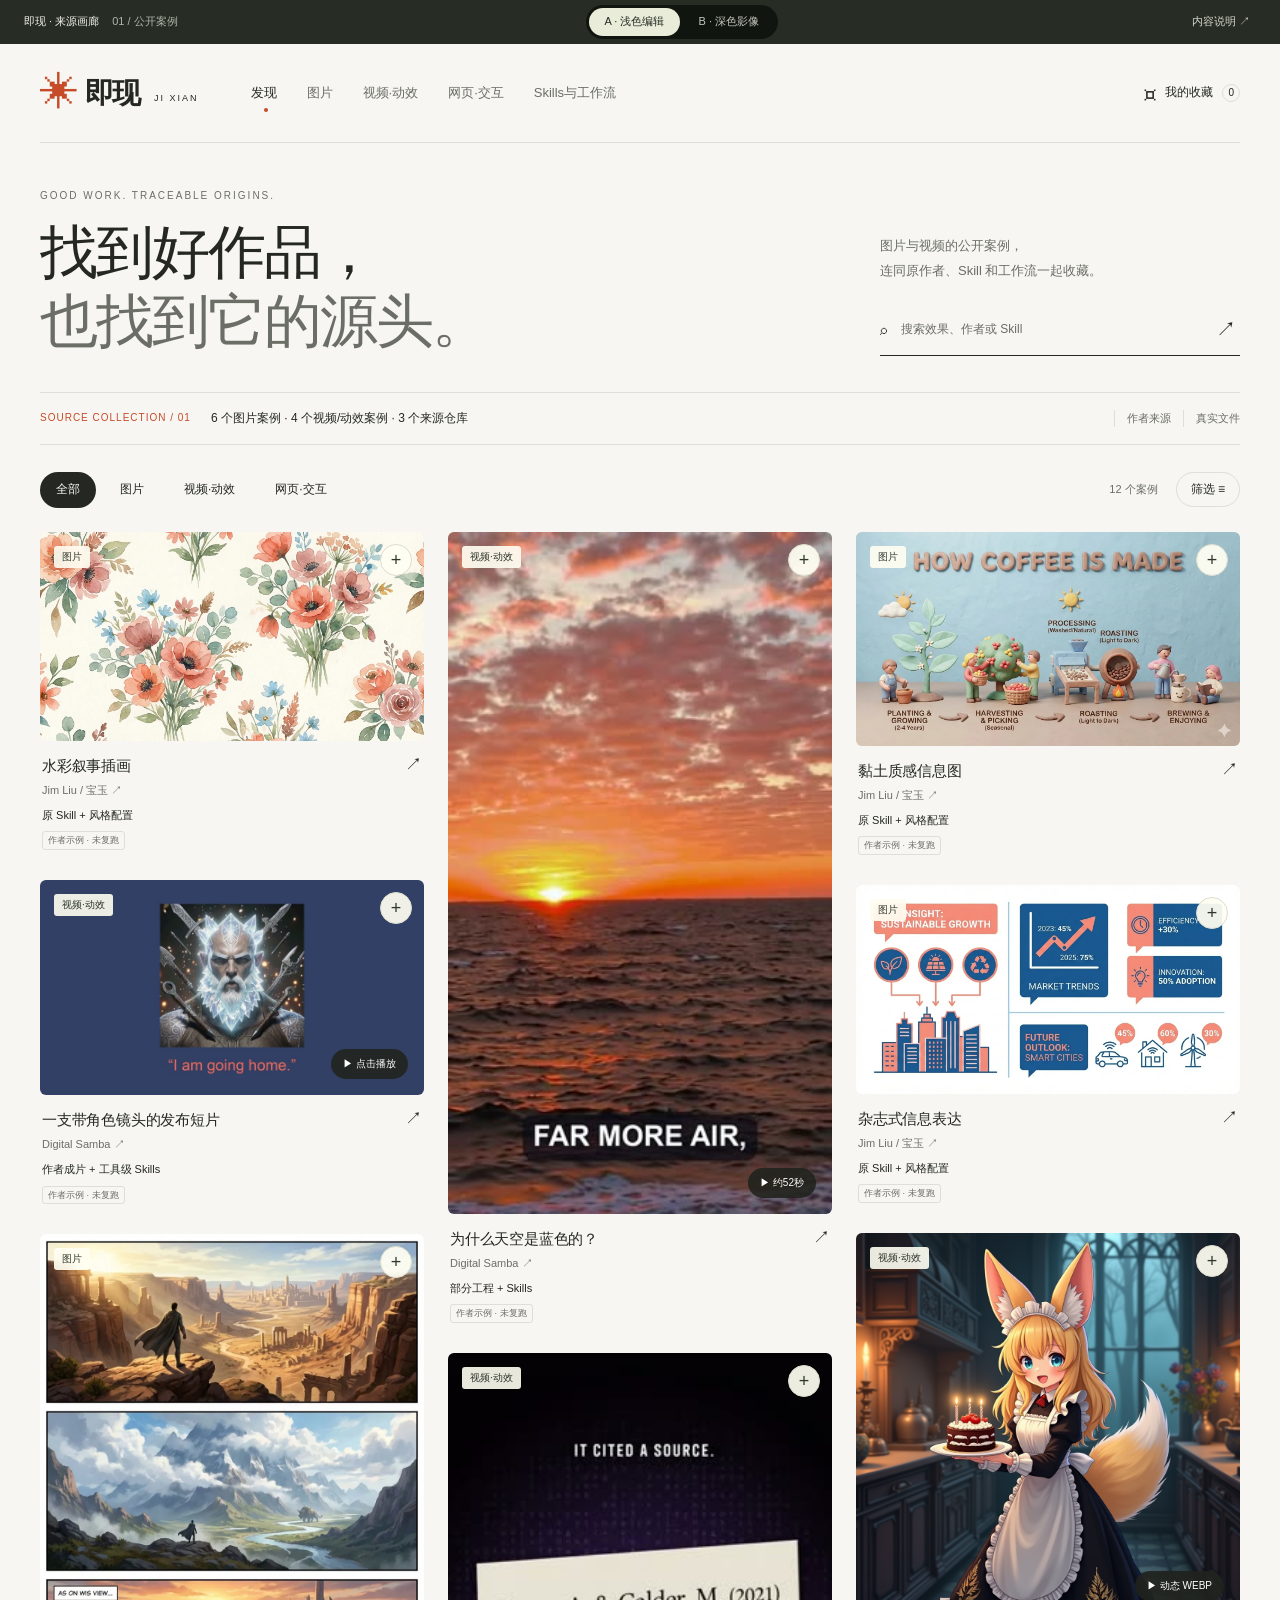
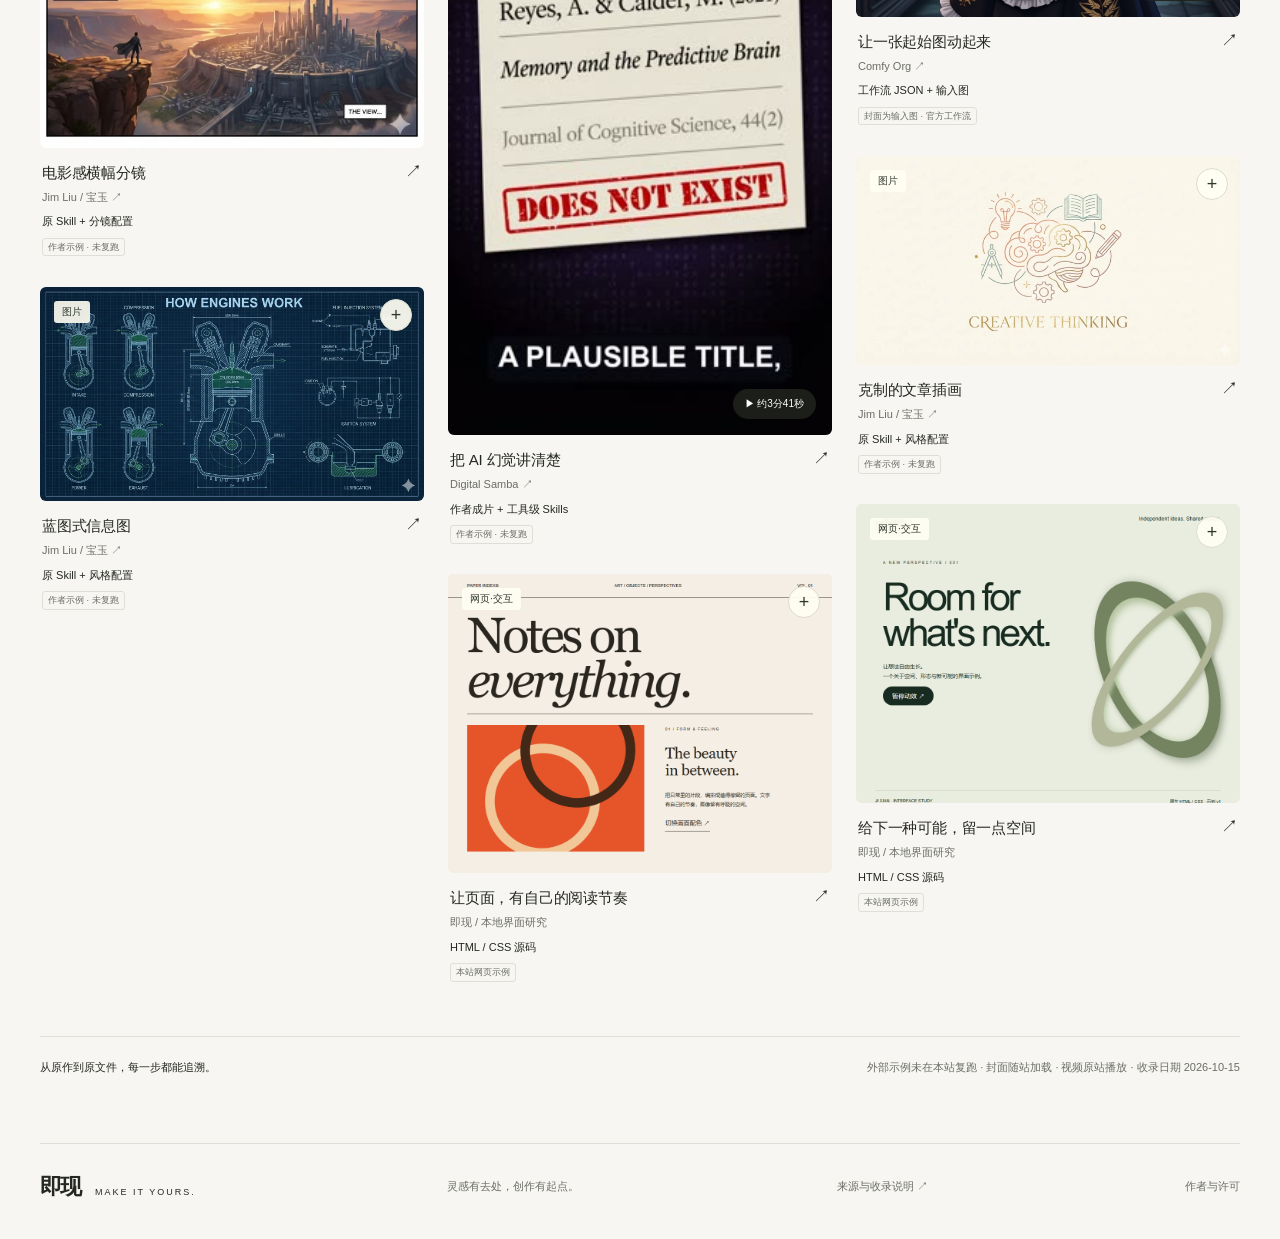
==== index.html @ e95d33a5 "Publish Jixian gallery baseline" ====
<!doctype html>
<html lang="zh-CN" data-theme="light"><head><meta charset="UTF-8"><meta name="viewport" content="width=device-width,initial-scale=1"><meta name="description" content="即现 · 图片、视频与网页交互的创作画廊，发现作品与可追溯的制作资料"><title>即现 · 创作从这里发生</title><link rel="stylesheet" href="styles.css"><link rel="stylesheet" href="source-gallery.css"><link rel="icon" href="data:,"></head>
<body><a class="skip" href="#main">跳转到内容</a>
<div class="review-bar"><span>即现 · 来源画廊 <span class="edition">01 / 公开案例</span></span><div class="theme-choices" aria-label="切换视觉方案"><button data-theme-choice="light" aria-pressed="true">A · 浅色编辑</button><button data-theme-choice="dark" aria-pressed="false">B · 深色影像</button></div><button class="review-help" id="about-demo">内容说明 ↗</button></div>
<header class="header"><a class="brand" href="#discover"><span class="brand-symbol" aria-hidden="true">✳</span>即现<span class="brand-en">JI XIAN</span></a><nav id="nav" aria-label="主要导航"></nav><a class="saved-link" href="#saved"><span aria-hidden="true">⌑</span> 我的收藏 <span id="save-count">0</span></a></header>
<main id="main" tabindex="-1"></main>
<footer class="site-footer"><a class="brand" href="#discover">即现<span class="brand-en">MAKE IT YOURS.</span></a><span>灵感有去处，创作有起点。</span><button id="footer-about">来源与收录说明 ↗</button><a href="credits.html">作者与许可</a></footer>
<dialog id="info-dialog"><div class="dialog-head"><h2>这批案例从哪里来</h2><button data-close-dialog aria-label="关闭说明">×</button></div><p>本轮收录6个图片样张、3段MP4视频和1个图生视频工作流，来自Jim Liu / 宝玉、Digital Samba、Comfy Org三个公开仓库。另保留2项本站网页示例。</p><p>每条外部案例提供作者、来源、对应Skill或工作流，以及实际文件和缺失项。仓库预览图随本站加载，视频成片从作者原站播放；作者展示不等于本站复跑或保证同款。</p><p>可以筛选、播放、收藏、备注和导出来源清单。当前没有安装外部Skill或调用生成模型；没有采集私人内容。</p><button class="primary" data-close-dialog>开始浏览</button></dialog>
<dialog id="filter-dialog"><div class="dialog-head"><h2>找到适合你的做法</h2><button data-close-dialog aria-label="关闭筛选">×</button></div><form id="filter-form"><label>使用工具<select name="tool"><option value="all">不限工具</option><option value="agent">Agent / Skills</option><option value="comfy">ComfyUI</option><option value="browser">浏览器 / HTML CSS</option><option value="reference">旧布局参考</option></select></label><label>取用状态<select name="access"><option value="all">全部内容</option><option value="skill">有原 Skill</option><option value="project">有项目文件</option><option value="workflow">有工作流 JSON</option><option value="code">有网页代码</option><option value="reference">仅参考</option></select></label><p class="muted">按已找到的原始文件筛选；有文件不代表已成功复刻。</p><div class="form-actions"><button type="button" id="clear-advanced">重置</button><button type="submit" class="primary">应用筛选</button></div></form></dialog>
<div class="toast" id="toast" role="status" aria-live="polite"></div>
<script src="data.js"></script><script src="app.js"></script></body></html>
---- styles.css ----
:root{--bg:#f7f6f2;--surface:#fff;--text:#252822;--muted:#6b6e66;--line:#dedfd7;--soft:#eeefe7;--accent:#c64b28;--on-accent:#fff;--display:Georgia,"SimSun",serif;--radius:6px;--max:1330px}
:root[data-theme=dark]{--bg:#151716;--surface:#202320;--text:#eff0e6;--muted:#a8aca2;--line:#383d36;--soft:#292e28;--accent:#d5ef8b;--on-accent:#1b2716;--display:Arial,"Microsoft YaHei",sans-serif;--radius:12px}
*{box-sizing:border-box}body{margin:0;background:var(--bg);color:var(--text);font:14px/1.6 Arial,"Microsoft YaHei",sans-serif}a{color:inherit;text-decoration:none}button,input,select,textarea{font:inherit}button,a,input,textarea,select{-webkit-tap-highlight-color:transparent}button{cursor:pointer;color:inherit;background:none;border:0}button:disabled{cursor:not-allowed;opacity:.58}a:focus-visible,button:focus-visible,input:focus-visible,textarea:focus-visible,select:focus-visible,summary:focus-visible{outline:3px solid var(--accent);outline-offset:4px}button,a{touch-action:manipulation}.skip{position:fixed;left:12px;top:-80px;z-index:99;background:var(--text);color:var(--bg);padding:12px}.skip:focus{top:12px}.review-bar{background:#272d25;color:#f0f1e9;min-height:42px;display:flex;align-items:center;justify-content:space-between;padding:5px max(24px,calc((100vw - var(--max))/2));gap:12px;font-size:11px}.edition{color:#aeb4a9;margin-left:10px}.theme-choices{display:flex;gap:2px;background:#10150f;padding:3px;border-radius:30px}.theme-choices button{font-size:11px;padding:4px 16px;border-radius:20px;color:#c2c6bd;min-height:28px}.theme-choices button[aria-pressed=true]{background:#e8ecd9;color:#272d25}.review-help{color:#d5d8cc;font-size:11px}.header{max-width:var(--max);margin:auto;min-height:99px;display:flex;align-items:center;border-bottom:1px solid var(--line);gap:52px}.brand{font-size:29px;font-weight:700;letter-spacing:-2px;white-space:nowrap;display:inline-flex;align-items:center;gap:8px}.brand-symbol{color:var(--accent);font-size:39px;font-weight:400;line-height:1}.brand-en{font:9px Arial,sans-serif;letter-spacing:2px;margin:10px 0 0 7px}.header nav{display:flex;align-items:center;gap:30px;flex:1}.header nav a{position:relative;padding:12px 0;font-size:13px;color:var(--muted);white-space:nowrap}.header nav a.active{color:var(--text)}.header nav a.active:after{content:"";width:4px;height:4px;border-radius:50%;background:var(--accent);position:absolute;left:50%;bottom:3px}.saved-link{display:flex;gap:9px;align-items:center;font-size:12px}.saved-link>span:first-child{font-size:25px}#save-count{font-size:10px;border:1px solid var(--line);padding:0 5px;border-radius:9px}main{max-width:var(--max);margin:auto;min-height:60vh;outline:none}.hero{display:grid;grid-template-columns:1fr 360px;align-items:end;gap:50px;padding:47px 0 36px}.eyebrow{font:10px Arial,sans-serif;letter-spacing:2px;color:var(--muted);text-transform:uppercase}.hero h1{font-family:var(--display);font-size:clamp(38px,4.5vw,65px);font-weight:400;line-height:1.2;letter-spacing:-2px;margin:17px 0 0}.hero h1 .line-two{color:var(--muted)}.hero-aside p{font-size:13px;color:var(--muted);line-height:1.9;max-width:320px;margin:0 0 20px}.search{display:flex;border-bottom:1px solid var(--text);align-items:center;padding:10px 0;gap:12px}.search input{border:0;background:none;min-width:0;flex:1;color:var(--text);outline:none;font-size:12px}.search input::placeholder{color:var(--muted)}.search button{font-size:20px;padding:0 4px}.search:focus-within{border-color:var(--accent)}.collection-ribbon{border-top:1px solid var(--line);border-bottom:1px solid var(--line);display:flex;align-items:center;gap:20px;padding:15px 0;margin-bottom:27px;font-size:12px}.ribbon-index{color:var(--accent);letter-spacing:1px;font-size:10px}.collection-ribbon strong{font-weight:400}.ribbon-tags{display:flex;gap:12px;margin-left:auto;color:var(--muted);font-size:11px}.ribbon-tags span{padding-left:12px;border-left:1px solid var(--line)}.toolbar{display:flex;align-items:center;justify-content:space-between;gap:18px;margin:0 0 24px}.tabs{display:flex;gap:8px;flex-wrap:wrap}.tabs button{padding:7px 15px;border:1px solid transparent;border-radius:24px;font-size:12px;min-height:36px}.tabs button.active{background:var(--text);color:var(--bg)}.tabs button:not(.active):hover{background:var(--soft)}.toolbar-right{display:flex;gap:18px;align-items:center;white-space:nowrap;color:var(--muted);font-size:11px}.filter-button{border:1px solid var(--line);padding:7px 14px;border-radius:24px;color:var(--text);font-size:12px}.active-filters{display:flex;gap:8px;flex-wrap:wrap;margin-bottom:15px}.active-filters:empty{display:none}.active-filters button{font-size:11px;border:1px solid var(--line);padding:4px 9px;border-radius:20px}.gallery{position:relative;min-height:180px}.case-card{position:absolute;left:0;top:0;transition:opacity .15s;width:calc((100% - 48px)/3)}.cover{display:block;position:relative;overflow:hidden;border-radius:var(--radius);background:var(--soft);isolation:isolate}.cover>img{width:100%;height:100%;display:block;object-fit:cover;transition:transform .45s}.cover:hover>img{transform:scale(1.025)}.cover>img.broken{visibility:hidden}.cover-fallback{position:absolute;inset:0;display:grid;place-content:center;text-align:center;color:var(--muted);background:var(--soft);z-index:-1}.cover:has(.broken) .cover-fallback{z-index:0}.card-type{position:absolute;left:14px;top:14px;background:#fffef2e8;color:#30382e;font-size:10px;padding:3px 8px;border-radius:3px;backdrop-filter:blur(6px)}.card-save{position:absolute;right:12px;top:12px;background:#fffef2ed;color:#30382e;border:1px solid #ddddce;width:32px;height:32px;border-radius:50%;font-size:18px;z-index:3}.card-save[aria-pressed=true]{background:#30382e;color:#fffef2}.video-play{position:absolute;right:16px;bottom:16px;display:flex;align-items:center;gap:8px;color:white;background:#20231de0;padding:7px 12px;border-radius:25px;font-size:10px}.card-info{padding:13px 2px 27px}.card-info h2{font-size:15px;letter-spacing:-.2px;font-weight:500;margin:0 35px 4px 0}.card-info p{font-size:11px;color:var(--muted);margin:0;display:flex;justify-content:space-between;gap:6px}.card-arrow{float:right;font-size:17px;margin-top:-3px}.lower-note{border-top:1px solid var(--line);margin-top:24px;padding:22px 0;display:flex;justify-content:space-between;gap:20px;font-size:11px;color:var(--muted)}.lower-note strong{font-weight:400;color:var(--text)}.site-footer{max-width:var(--max);margin:45px auto 0;border-top:1px solid var(--line);padding:25px 0 35px;display:flex;align-items:center;justify-content:space-between;gap:24px;color:var(--muted);font-size:11px}.site-footer .brand{font-size:22px;color:var(--text)}.site-footer button{font-size:11px;color:var(--muted)}.crumb{display:flex;gap:15px;align-items:center;padding:25px 0;color:var(--muted);font-size:12px}.crumb a{color:var(--text)}.detail-grid{display:grid;grid-template-columns:minmax(0,1.65fr) minmax(310px,1fr);gap:55px}.detail-visual{border-radius:var(--radius);overflow:hidden;background:var(--soft);display:grid;align-content:center;min-height:460px}.detail-visual img,.detail-visual video{display:block;width:100%;max-height:660px;object-fit:contain}.detail-visual iframe{width:100%;height:600px;border:0;background:#e9eddf}.detail-visual .preview-stage{position:relative}.preview-open{display:block;padding:12px;text-align:center;font-size:11px;background:var(--surface)}.visual-caption{padding:14px 0;display:flex;justify-content:space-between;gap:15px;color:var(--muted);font-size:10px}.detail-info{padding-top:17px}.detail-info h1{font-family:var(--display);font-size:clamp(30px,3vw,45px);line-height:1.35;letter-spacing:-1px;font-weight:400;margin:15px 0}.detail-info .summary{font-size:13px;color:var(--muted);line-height:1.9}.badge{display:inline-block;border:1px solid var(--line);border-radius:4px;padding:3px 9px;font-size:10px}.specs{margin:25px 0;border-top:1px solid var(--line)}.specs>div{display:grid;grid-template-columns:78px 1fr;padding:12px 0;border-bottom:1px solid var(--line);font-size:12px;gap:15px}.specs dt{color:var(--muted)}.specs dd{margin:0}.primary,.secondary{display:inline-flex;align-items:center;justify-content:center;gap:10px;padding:12px 20px;border-radius:var(--radius);font-size:13px;min-height:44px}.primary{background:var(--text);color:var(--bg)}.primary:hover{opacity:.85}.secondary{border:1px solid var(--line);background:transparent;color:var(--text)}.detail-actions{display:grid;grid-template-columns:1fr auto;gap:10px}.action-note{font-size:11px;color:var(--muted);margin:12px 0}.detail-bottom{display:grid;grid-template-columns:1.65fr 1fr;gap:55px;margin:42px 0}.section-title{font-size:17px;font-weight:500;margin:0 0 20px}.step{display:flex;gap:20px;padding:18px 0;border-top:1px solid var(--line)}.step>span{font:12px Georgia,serif;color:var(--accent);padding-top:3px}.step p{margin:0;font-size:13px;line-height:1.9}.source-box{background:var(--soft);border-radius:var(--radius);padding:24px}.source-box h3{font-size:13px;margin:0 0 12px;font-weight:500}.source-box p{font-size:11px;color:var(--muted);line-height:1.9;overflow-wrap:anywhere}.source-box details{margin-top:18px;font-size:11px}.source-box summary{cursor:pointer}.saved-top{display:flex;justify-content:space-between;gap:35px;align-items:end;padding:45px 0 35px}.saved-top h1{font-family:var(--display);font-size:54px;font-weight:400;letter-spacing:-2px;margin:12px 0}.saved-top p{font-size:12px;color:var(--muted);margin:0}.saved-controls{display:flex;gap:10px;align-items:center}.board-name{font-size:12px;padding:16px 0;border-top:1px solid var(--line);border-bottom:1px solid var(--line);display:flex;justify-content:space-between}.saved-items{display:grid;grid-template-columns:1fr 1fr;gap:25px;padding-top:25px}.saved-item{display:grid;grid-template-columns:140px 1fr;gap:22px;border-bottom:1px solid var(--line);padding-bottom:25px}.saved-item img{width:140px;height:150px;object-fit:cover;border-radius:var(--radius)}.saved-item h2{font-size:14px;font-weight:500;margin:0 0 6px}.saved-item p{font-size:11px;color:var(--muted);margin:0 0 13px}.saved-item textarea{width:100%;background:var(--surface);border:1px solid var(--line);color:var(--text);border-radius:4px;padding:9px;font-size:11px;resize:vertical;min-height:65px}.remove-save{font-size:11px;color:var(--muted);padding:8px 0}.empty-state{border:1px dashed var(--line);border-radius:var(--radius);padding:65px 25px;text-align:center;grid-column:1/-1}.empty-state .empty-symbol{font:65px Georgia,serif;color:var(--muted)}.empty-state h2{font-weight:400;font-size:22px}.empty-state p{font-size:12px;color:var(--muted)}.empty-state button,.empty-state a{margin-top:15px}.methods-intro{max-width:700px;padding:60px 0}.methods-intro h1{font-family:var(--display);font-weight:400;font-size:44px}.method-row{border-top:1px solid var(--line);padding:24px 0;display:grid;grid-template-columns:1fr 2fr auto;gap:25px;font-size:13px}.method-row span{color:var(--muted)}dialog{background:var(--bg);color:var(--text);border:1px solid var(--line);border-radius:14px;padding:30px;max-width:500px;width:calc(100% - 32px);box-shadow:0 30px 100px #0004}dialog::backdrop{background:#12170b66;backdrop-filter:blur(3px)}.dialog-head{display:flex;align-items:center;justify-content:space-between;gap:20px}.dialog-head h2{font-weight:400;font-size:22px}.dialog-head button{font-size:27px;width:35px;height:40px}dialog p{font-size:13px;line-height:1.9;color:var(--muted)}dialog label{display:grid;gap:10px;font-size:12px;margin:20px 0}dialog select{background:var(--surface);border:1px solid var(--line);padding:10px;color:var(--text);border-radius:5px;width:100%}.form-actions{display:flex;justify-content:space-between;align-items:center;margin-top:30px}.toast{position:fixed;bottom:24px;left:50%;transform:translate(-50%,20px);background:var(--text);color:var(--bg);padding:11px 22px;box-shadow:0 4px 20px #0002;font-size:12px;border-radius:30px;opacity:0;pointer-events:none;z-index:20;transition:.2s;max-width:90vw;text-align:center}.toast.show{opacity:1;transform:translate(-50%,0)}.video-error{padding:25px;color:var(--muted);font-size:12px;background:var(--soft)}
@media(min-width:1550px){:root{--max:1390px}}@media(max-width:1420px){.header,main,.site-footer{margin-left:40px;margin-right:40px}}@media(max-width:1000px){.header{gap:24px}.header nav{gap:18px}.brand-en{display:none}.hero{grid-template-columns:1fr 290px;gap:25px}.hero h1{font-size:48px}.detail-grid,.detail-bottom{gap:30px;grid-template-columns:minmax(0,1.2fr) minmax(280px,1fr)}.detail-info h1{font-size:30px}.detail-visual{min-height:380px}.saved-items{grid-template-columns:1fr}.case-card{width:calc((100% - 22px)/2)}}
@media(max-width:680px){.header,main,.site-footer{margin-left:20px;margin-right:20px}.review-bar{padding:8px 16px;flex-wrap:wrap;gap:8px}.review-bar>span{font-size:10px}.edition{display:none}.review-help{display:none}.theme-choices button{padding:4px 10px;font-size:10px}.header{min-height:106px;position:relative;padding-bottom:43px;padding-top:16px;gap:15px;justify-content:space-between}.brand{font-size:25px}.brand-symbol{font-size:31px}.header nav{position:absolute;bottom:2px;left:0;right:0;gap:0;justify-content:space-between}.header nav a{font-size:11px}.saved-link{font-size:11px}.hero{display:block;padding:32px 0 24px}.hero h1{font-size:41px;letter-spacing:-1px}.hero-aside{margin-top:24px}.hero-aside p{font-size:12px;margin-bottom:13px;max-width:none}.collection-ribbon{padding:12px 0;gap:12px;margin-bottom:20px;font-size:11px}.ribbon-tags{display:none}.toolbar{gap:8px;align-items:start;margin-bottom:18px}.tabs{gap:2px;flex-wrap:nowrap}.tabs button{padding:6px 9px;font-size:11px}.toolbar-right>span{display:none}.filter-button{padding:6px 9px;font-size:11px}.case-card{width:calc((100% - 14px)/2)}.card-info{padding:10px 0 20px}.card-info h2{font-size:12px;line-height:1.6;margin-right:10px}.card-info p{font-size:9px;display:block}.card-info p span:last-child{display:none}.card-arrow{display:none}.card-type{left:7px;top:8px;font-size:8px;padding:2px 5px}.card-save{right:6px;top:6px;width:30px;height:30px;font-size:16px}.video-play{font-size:9px;padding:5px 7px;bottom:8px;right:8px;gap:5px}.lower-note{font-size:10px;display:block}.lower-note span{display:block;margin-top:8px}.site-footer{display:block;margin-top:25px;padding-bottom:25px}.site-footer>span{display:block;margin:13px 0}.detail-grid,.detail-bottom{display:block}.crumb{font-size:11px;padding:20px 0;gap:8px}.detail-visual{min-height:0}.detail-visual iframe{height:630px}.detail-info{padding-top:22px}.detail-info h1{font-size:32px}.detail-bottom{margin-top:35px}.source-box{margin-top:25px}.saved-top{display:block;padding:30px 0}.saved-top h1{font-size:41px}.saved-controls{margin-top:20px}.saved-item{grid-template-columns:100px 1fr;gap:16px}.saved-item img{width:100px;height:120px}.saved-item h2{font-size:13px}.method-row{grid-template-columns:1fr;gap:8px}.methods-intro{padding:35px 0}.methods-intro h1{font-size:36px}}
.detail-info h1{text-wrap:balance}.preview-open{width:100%;text-align:center}.remove-save:hover{color:var(--text);text-decoration:underline}
@media(max-width:680px){.card-info h2{font-size:13px}.card-info p{font-size:10px}.card-type{font-size:9px}.hero h1{font-size:38px;line-height:1.18}.hero-aside{margin-top:17px}.hero-aside p{margin-bottom:9px}.hero-aside p br{display:none}}
@media(prefers-reduced-motion:reduce){*,*::before,*::after{animation:none!important;transition:none!important;scroll-behavior:auto!important}}
---- source-gallery.css ----
.card-source{font-size:11px;color:var(--muted);margin:4px 0 7px}.card-source a:hover{text-decoration:underline;text-underline-offset:3px}.card-info .delivery-label{font-size:11px;color:var(--text);display:block}.case-status{display:inline-block;margin-top:7px;font-size:9px;color:var(--muted);border:1px solid var(--line);border-radius:3px;padding:1px 5px}.resource-row{display:flex;gap:18px;border-top:1px solid var(--line);padding:17px 0}.resource-row>span{font:12px Georgia,serif;color:var(--accent);padding-top:4px}.resource-row a{font-size:14px;text-decoration:underline;text-underline-offset:4px}.resource-row small{display:block;color:var(--muted);font-size:10px;margin-top:7px;overflow-wrap:anywhere}.source-configuration{background:var(--soft);padding:16px;display:flex;gap:20px;align-items:center;font-size:12px;margin-top:15px}.source-configuration code{overflow-wrap:anywhere;white-space:pre-wrap}.source-box .completeness{color:var(--text);font-size:12px}.source-box h3:not(:first-child){margin-top:25px}.source-box a{text-decoration:underline;text-underline-offset:3px}.source-box>button{font-size:11px;margin-top:18px;width:100%}.method-links{display:grid;gap:10px;justify-items:start;font-size:12px}.method-author{display:block;color:var(--muted);font-size:10px;margin-top:8px}.archive-notice{border-left:3px solid var(--accent);padding:13px 18px;background:var(--soft);font-size:12px;line-height:1.9}.visual-caption span{overflow-wrap:anywhere}.detail-visual img.broken{min-height:200px;padding:30px;color:var(--muted)}.collection-ribbon strong{line-height:1.7}.specs dd{min-width:0;overflow-wrap:anywhere}.detail-actions{grid-template-columns:minmax(0,1fr) auto}.detail-info .primary{font-size:12px}.card-info{padding-bottom:30px}.method-row{grid-template-columns:1fr 1.7fr 190px}
@media(max-width:680px){.card-source{font-size:10px;line-height:1.6}.card-info .delivery-label{font-size:10px;line-height:1.6}.case-status{font-size:9px;padding:1px 4px;line-height:1.6}.card-info{padding-bottom:25px}.collection-ribbon{align-items:start}.ribbon-index{font-size:8px;min-width:90px;line-height:1.7}.collection-ribbon strong{font-size:10px}.method-row{grid-template-columns:1fr}.source-configuration{align-items:start;gap:12px}.resource-row a{font-size:13px}.visual-caption{font-size:9px}.hero h1{font-size:36px}.header nav a{font-size:10px}}
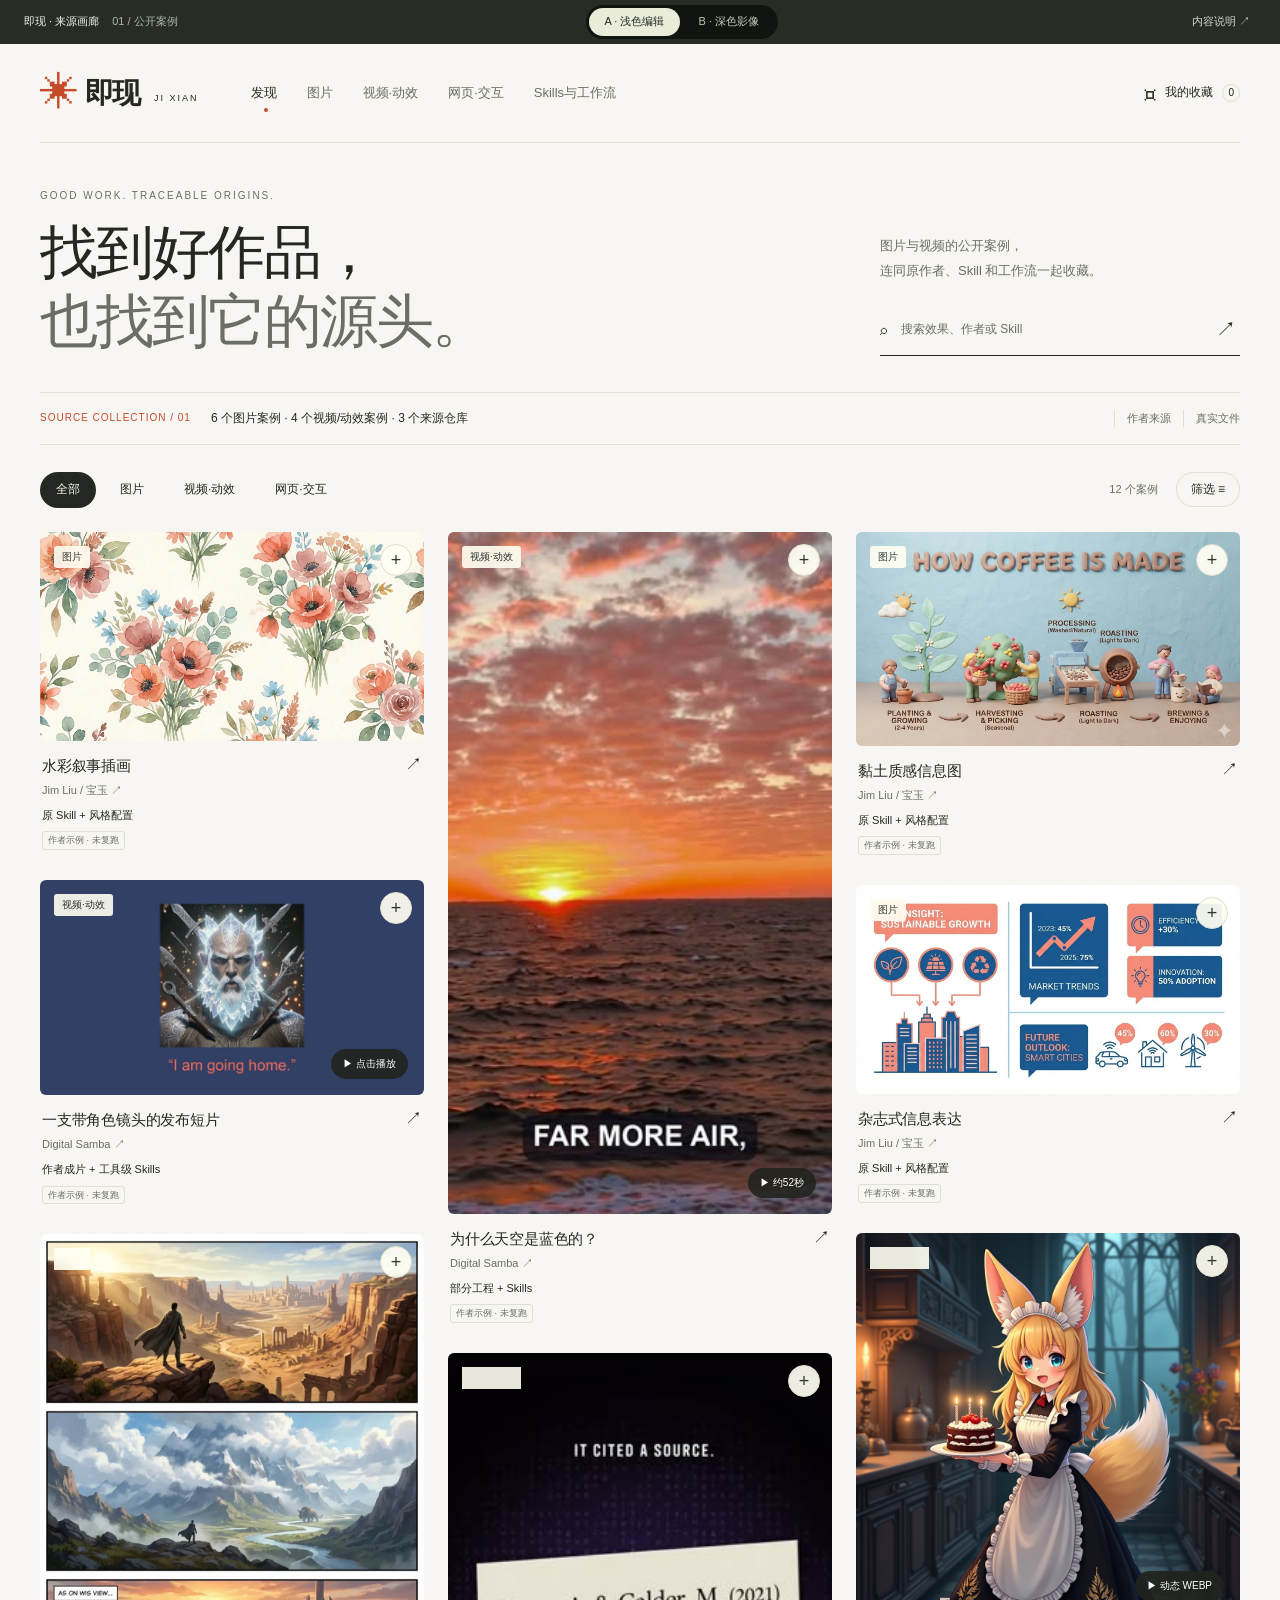
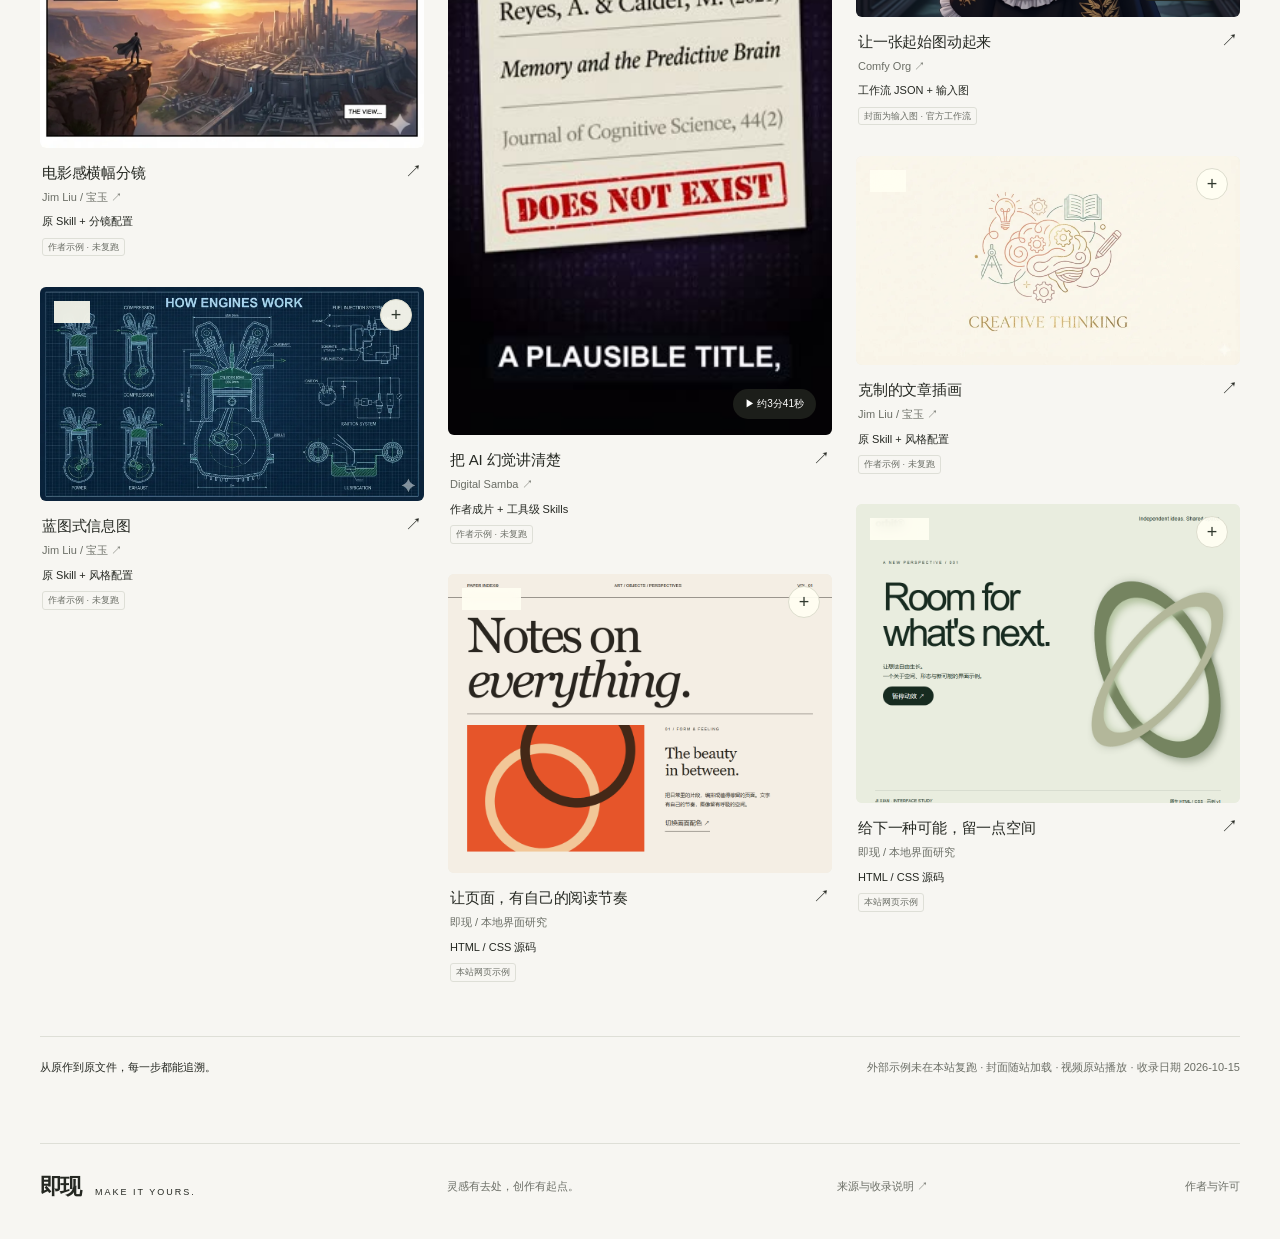
==== commit b187f8d3: "Publish gallery 0.1.0 from 9075727eef0c" ====
--- a/index.html
+++ b/index.html
@@ -5,7 +5,7 @@
 <header class="header"><a class="brand" href="#discover"><span class="brand-symbol" aria-hidden="true">✳</span>即现<span class="brand-en">JI XIAN</span></a><nav id="nav" aria-label="主要导航"></nav><a class="saved-link" href="#saved"><span aria-hidden="true">⌑</span> 我的收藏 <span id="save-count">0</span></a></header>
 <main id="main" tabindex="-1"></main>
 <footer class="site-footer"><a class="brand" href="#discover">即现<span class="brand-en">MAKE IT YOURS.</span></a><span>灵感有去处，创作有起点。</span><button id="footer-about">来源与收录说明 ↗</button><a href="credits.html">作者与许可</a></footer>
-<dialog id="info-dialog"><div class="dialog-head"><h2>这批案例从哪里来</h2><button data-close-dialog aria-label="关闭说明">×</button></div><p>本轮收录6个图片样张、3段MP4视频和1个图生视频工作流，来自Jim Liu / 宝玉、Digital Samba、Comfy Org三个公开仓库。另保留2项本站网页示例。</p><p>每条外部案例提供作者、来源、对应Skill或工作流，以及实际文件和缺失项。仓库预览图随本站加载，视频成片从作者原站播放；作者展示不等于本站复跑或保证同款。</p><p>可以筛选、播放、收藏、备注和导出来源清单。当前没有安装外部Skill或调用生成模型；没有采集私人内容。</p><button class="primary" data-close-dialog>开始浏览</button></dialog>
+<dialog id="info-dialog"><div class="dialog-head"><h2>这批案例从哪里来</h2><button data-close-dialog aria-label="关闭说明">×</button></div><p id="collection-description">内容由已审核目录生成。</p><p>每条外部案例提供作者、来源、对应Skill或工作流，以及实际文件和缺失项。仓库预览图随本站加载，视频成片从作者原站播放；作者展示不等于本站复跑或保证同款。</p><p>可以筛选、播放、收藏、备注和导出来源清单。当前没有安装外部Skill或调用生成模型；没有采集私人内容。</p><button class="primary" data-close-dialog>开始浏览</button></dialog>
 <dialog id="filter-dialog"><div class="dialog-head"><h2>找到适合你的做法</h2><button data-close-dialog aria-label="关闭筛选">×</button></div><form id="filter-form"><label>使用工具<select name="tool"><option value="all">不限工具</option><option value="agent">Agent / Skills</option><option value="comfy">ComfyUI</option><option value="browser">浏览器 / HTML CSS</option><option value="reference">旧布局参考</option></select></label><label>取用状态<select name="access"><option value="all">全部内容</option><option value="skill">有原 Skill</option><option value="project">有项目文件</option><option value="workflow">有工作流 JSON</option><option value="code">有网页代码</option><option value="reference">仅参考</option></select></label><p class="muted">按已找到的原始文件筛选；有文件不代表已成功复刻。</p><div class="form-actions"><button type="button" id="clear-advanced">重置</button><button type="submit" class="primary">应用筛选</button></div></form></dialog>
 <div class="toast" id="toast" role="status" aria-live="polite"></div>
 <script src="data.js"></script><script src="app.js"></script></body></html>
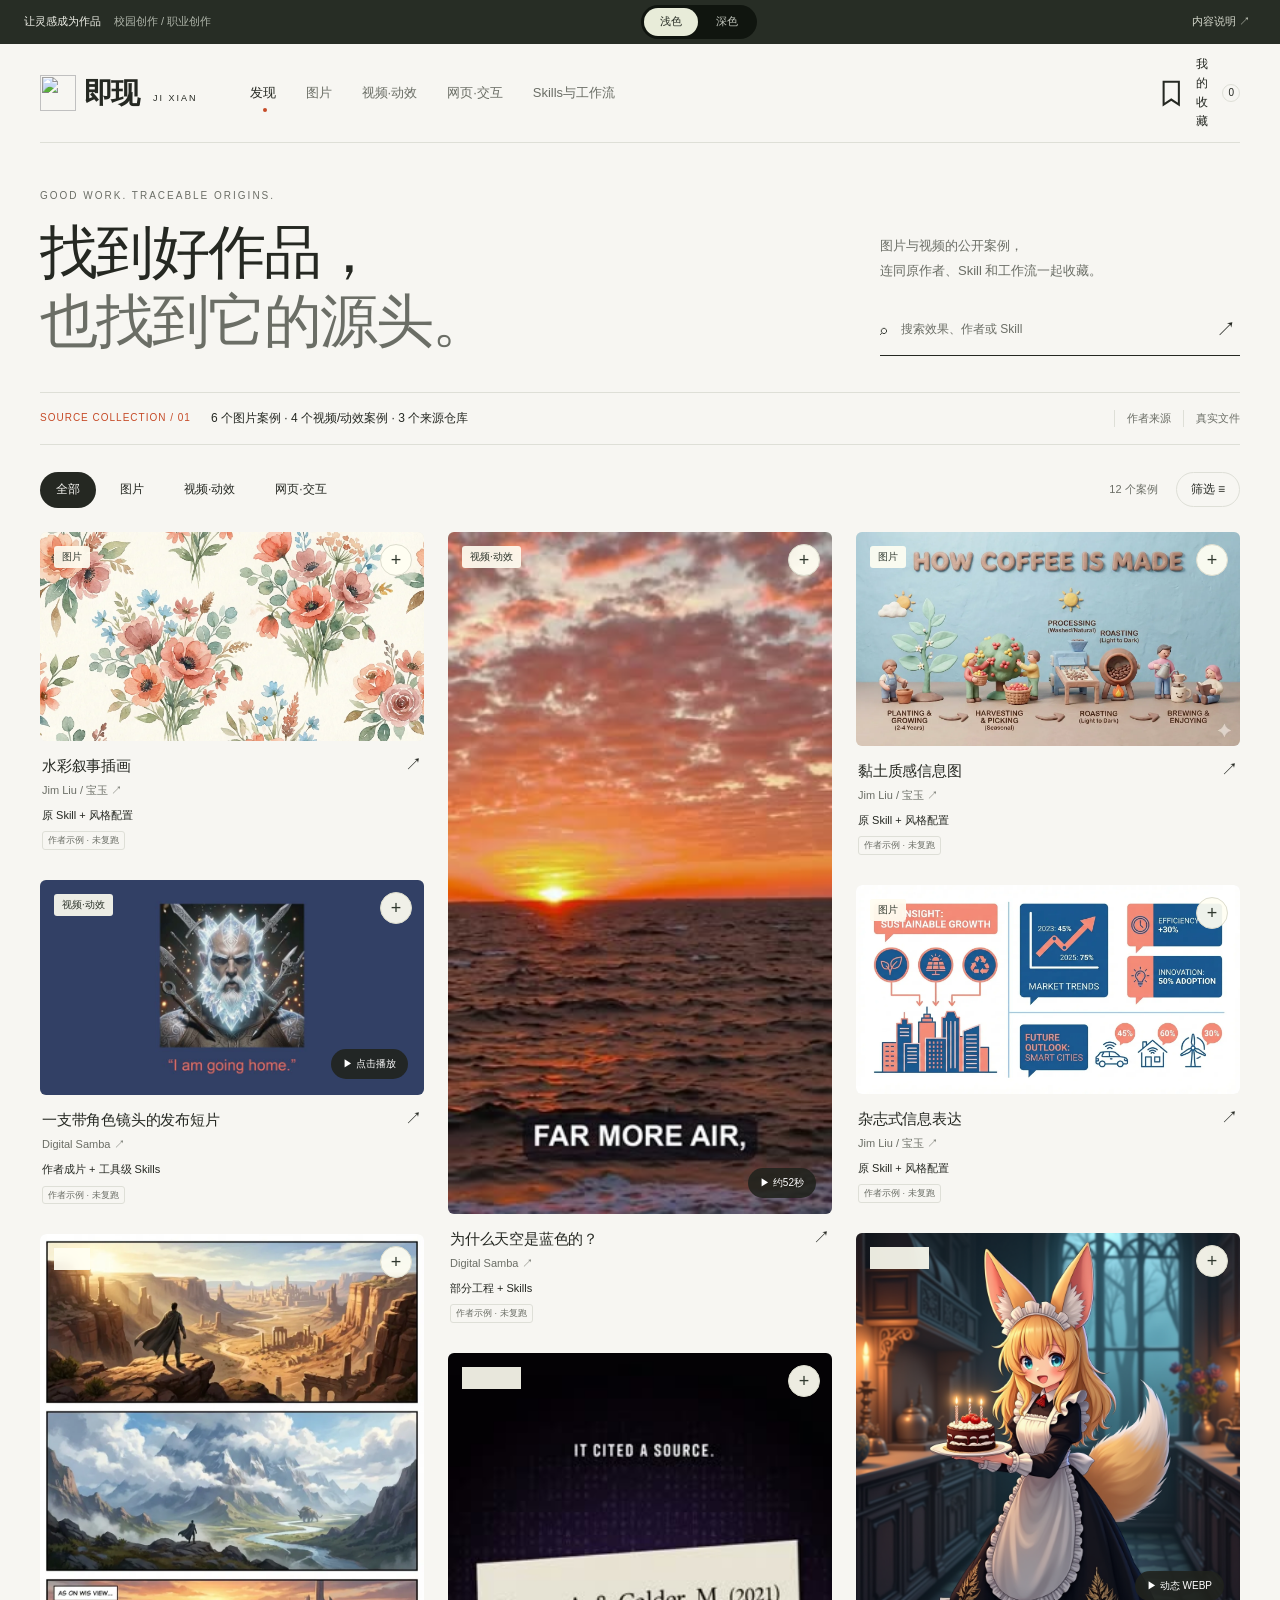
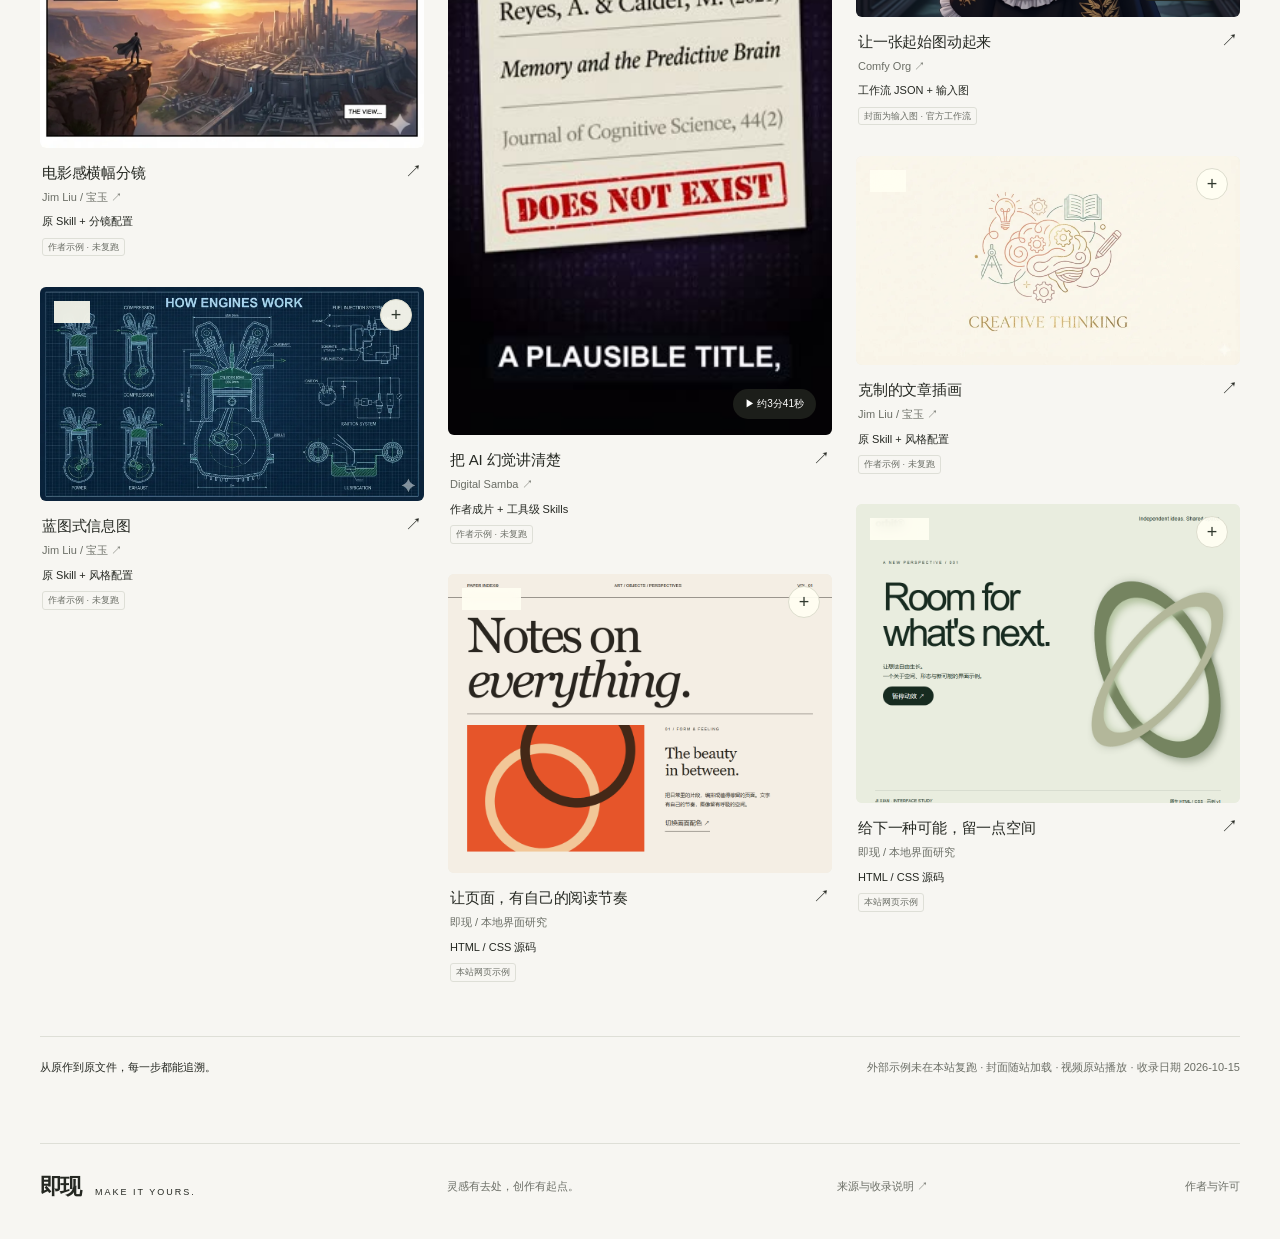
==== commit 8f916c62: "Update index.html from 69014973" ====
--- a/index.html
+++ b/index.html
@@ -1,8 +1,8 @@
 <!doctype html>
-<html lang="zh-CN" data-theme="light"><head><meta charset="UTF-8"><meta name="viewport" content="width=device-width,initial-scale=1"><meta name="description" content="即现 · 图片、视频与网页交互的创作画廊，发现作品与可追溯的制作资料"><title>即现 · 创作从这里发生</title><link rel="stylesheet" href="styles.css"><link rel="stylesheet" href="source-gallery.css"><link rel="icon" href="data:,"></head>
+<html lang="zh-CN" data-theme="light"><head><meta charset="UTF-8"><meta name="viewport" content="width=device-width,initial-scale=1"><meta name="description" content="即现 · 面向校园与职业创作，按汇报、展板、广告和叙事任务发现案例与可追溯制作资料"><title>即现 · 创作从这里发生</title><link rel="stylesheet" href="styles.css"><link rel="stylesheet" href="source-gallery.css"><link rel="stylesheet" href="task-discovery.css"><link rel="icon" type="image/svg+xml" href="assets/jixian-mark.svg"></head>
 <body><a class="skip" href="#main">跳转到内容</a>
-<div class="review-bar"><span>即现 · 来源画廊 <span class="edition">01 / 公开案例</span></span><div class="theme-choices" aria-label="切换视觉方案"><button data-theme-choice="light" aria-pressed="true">A · 浅色编辑</button><button data-theme-choice="dark" aria-pressed="false">B · 深色影像</button></div><button class="review-help" id="about-demo">内容说明 ↗</button></div>
-<header class="header"><a class="brand" href="#discover"><span class="brand-symbol" aria-hidden="true">✳</span>即现<span class="brand-en">JI XIAN</span></a><nav id="nav" aria-label="主要导航"></nav><a class="saved-link" href="#saved"><span aria-hidden="true">⌑</span> 我的收藏 <span id="save-count">0</span></a></header>
+<div class="review-bar"><span>让灵感成为作品 <span class="edition">校园创作 / 职业创作</span></span><div class="theme-choices" aria-label="切换视觉方案"><button data-theme-choice="light" aria-pressed="true">浅色</button><button data-theme-choice="dark" aria-pressed="false">深色</button></div><button class="review-help" id="about-demo">内容说明 ↗</button></div>
+<header class="header"><a class="brand" href="#discover"><img class="brand-mark" src="assets/jixian-mark.svg" alt="" width="36" height="36">即现<span class="brand-en">JI XIAN</span></a><nav id="nav" aria-label="主要导航"></nav><a class="saved-link" href="#saved"><svg class="icon" viewBox="0 0 24 24" fill="none" stroke="currentColor" stroke-width="1.6" aria-hidden="true"><path d="M6 3h12v18l-6-4-6 4z"/></svg> 我的收藏 <span id="save-count">0</span></a></header>
 <main id="main" tabindex="-1"></main>
 <footer class="site-footer"><a class="brand" href="#discover">即现<span class="brand-en">MAKE IT YOURS.</span></a><span>灵感有去处，创作有起点。</span><button id="footer-about">来源与收录说明 ↗</button><a href="credits.html">作者与许可</a></footer>
 <dialog id="info-dialog"><div class="dialog-head"><h2>这批案例从哪里来</h2><button data-close-dialog aria-label="关闭说明">×</button></div><p id="collection-description">内容由已审核目录生成。</p><p>每条外部案例提供作者、来源、对应Skill或工作流，以及实际文件和缺失项。仓库预览图随本站加载，视频成片从作者原站播放；作者展示不等于本站复跑或保证同款。</p><p>可以筛选、播放、收藏、备注和导出来源清单。当前没有安装外部Skill或调用生成模型；没有采集私人内容。</p><button class="primary" data-close-dialog>开始浏览</button></dialog>
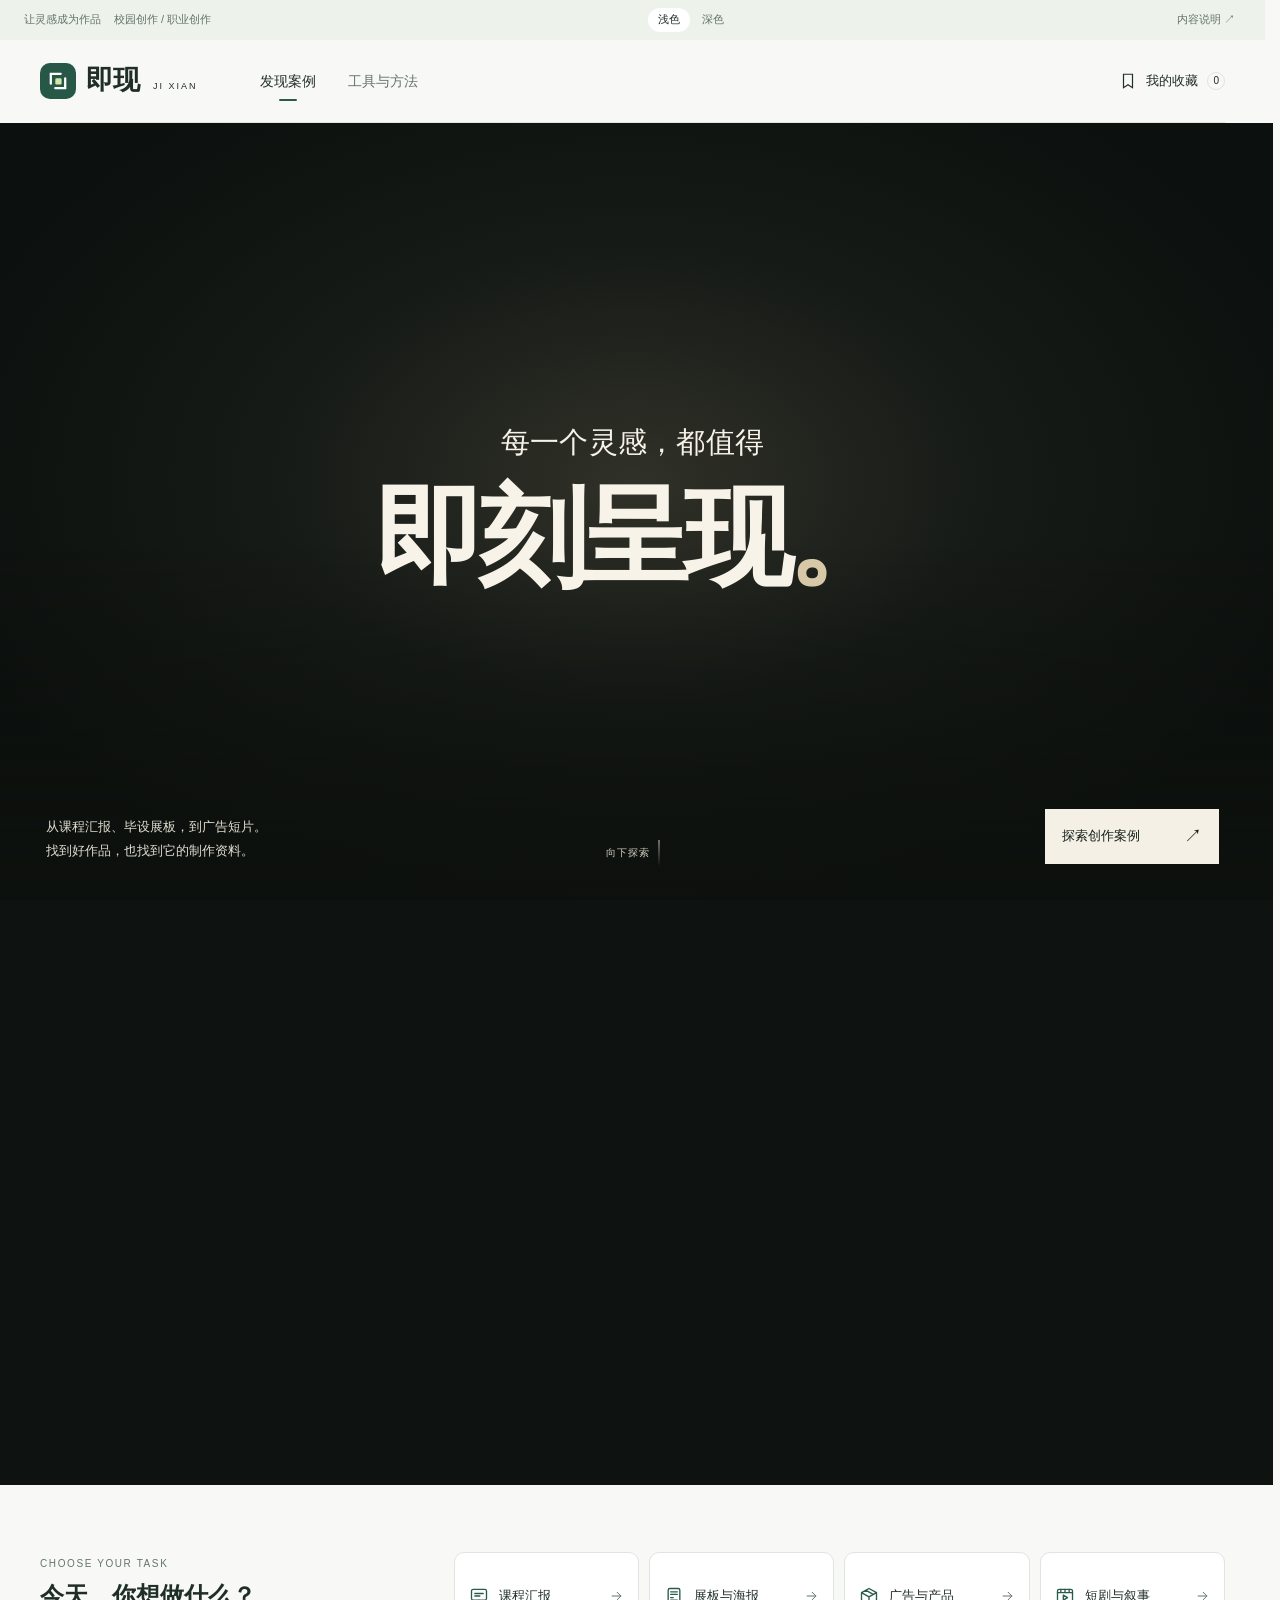
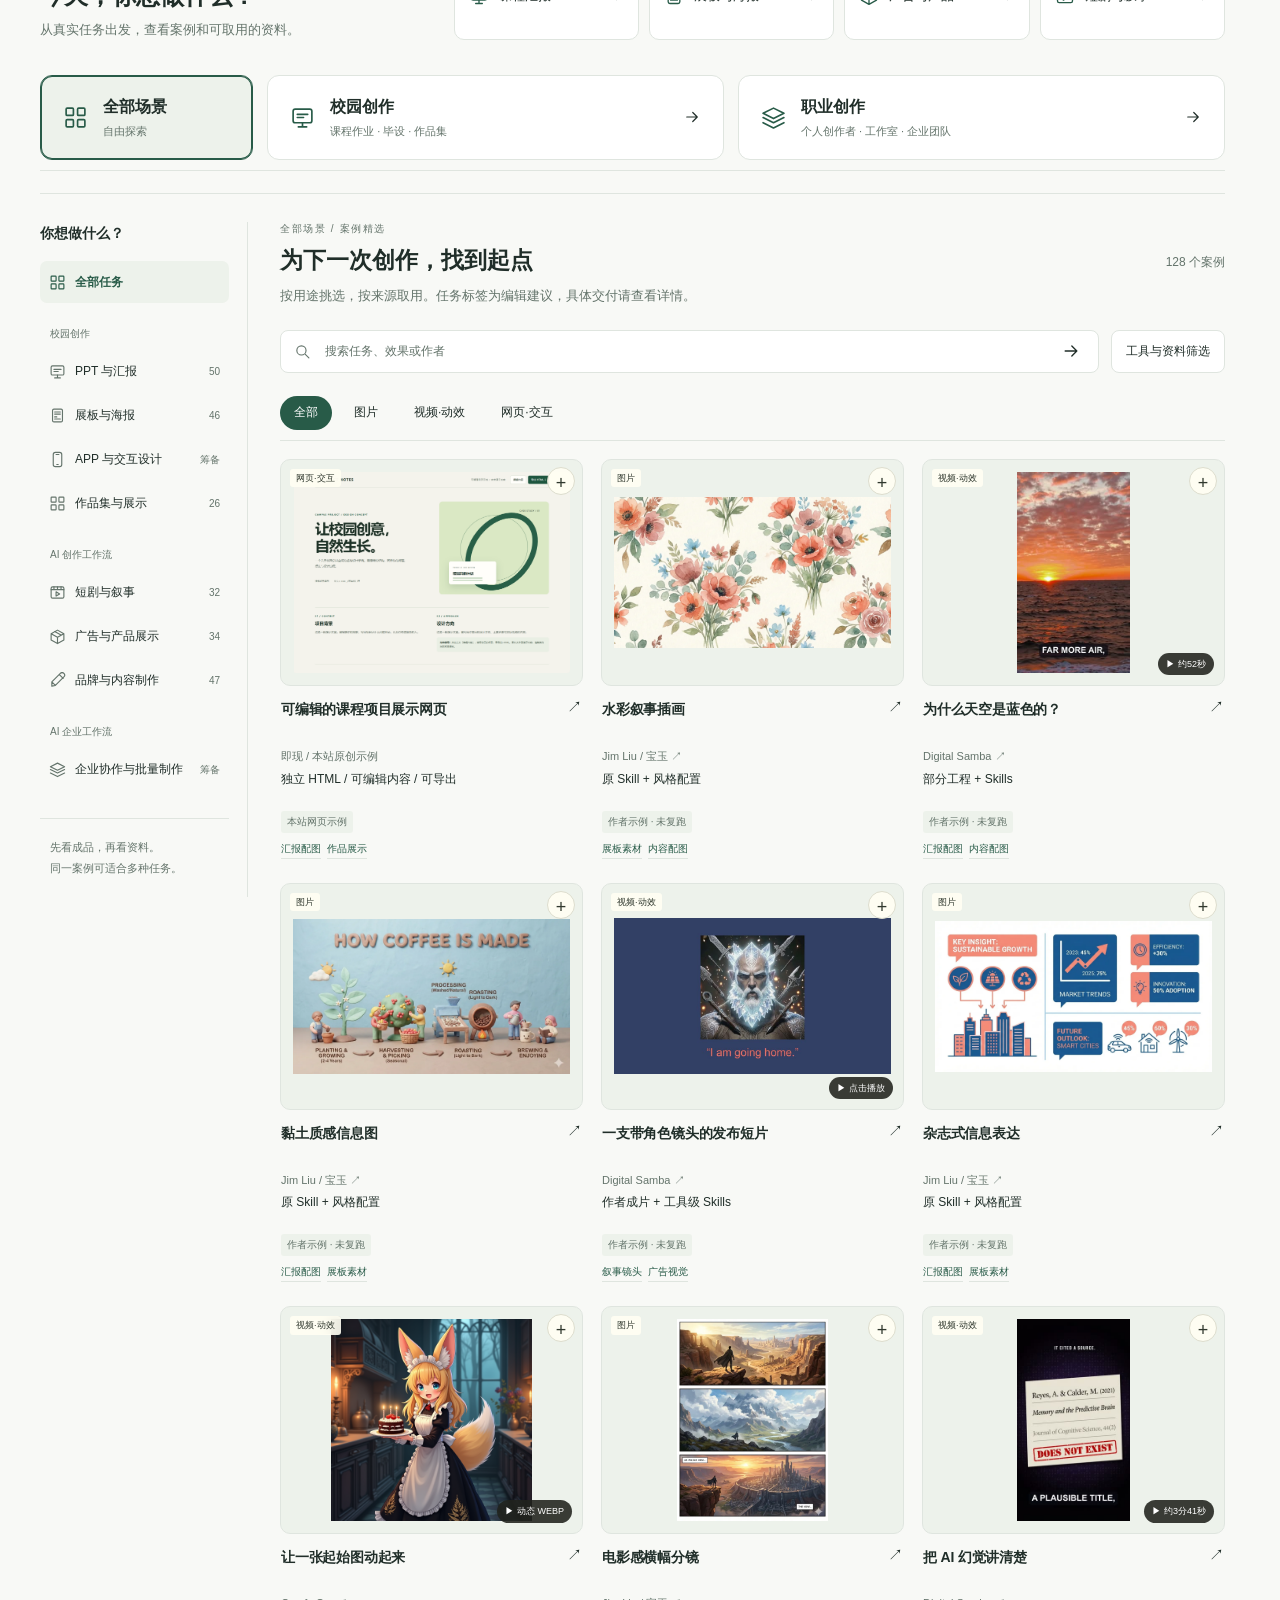
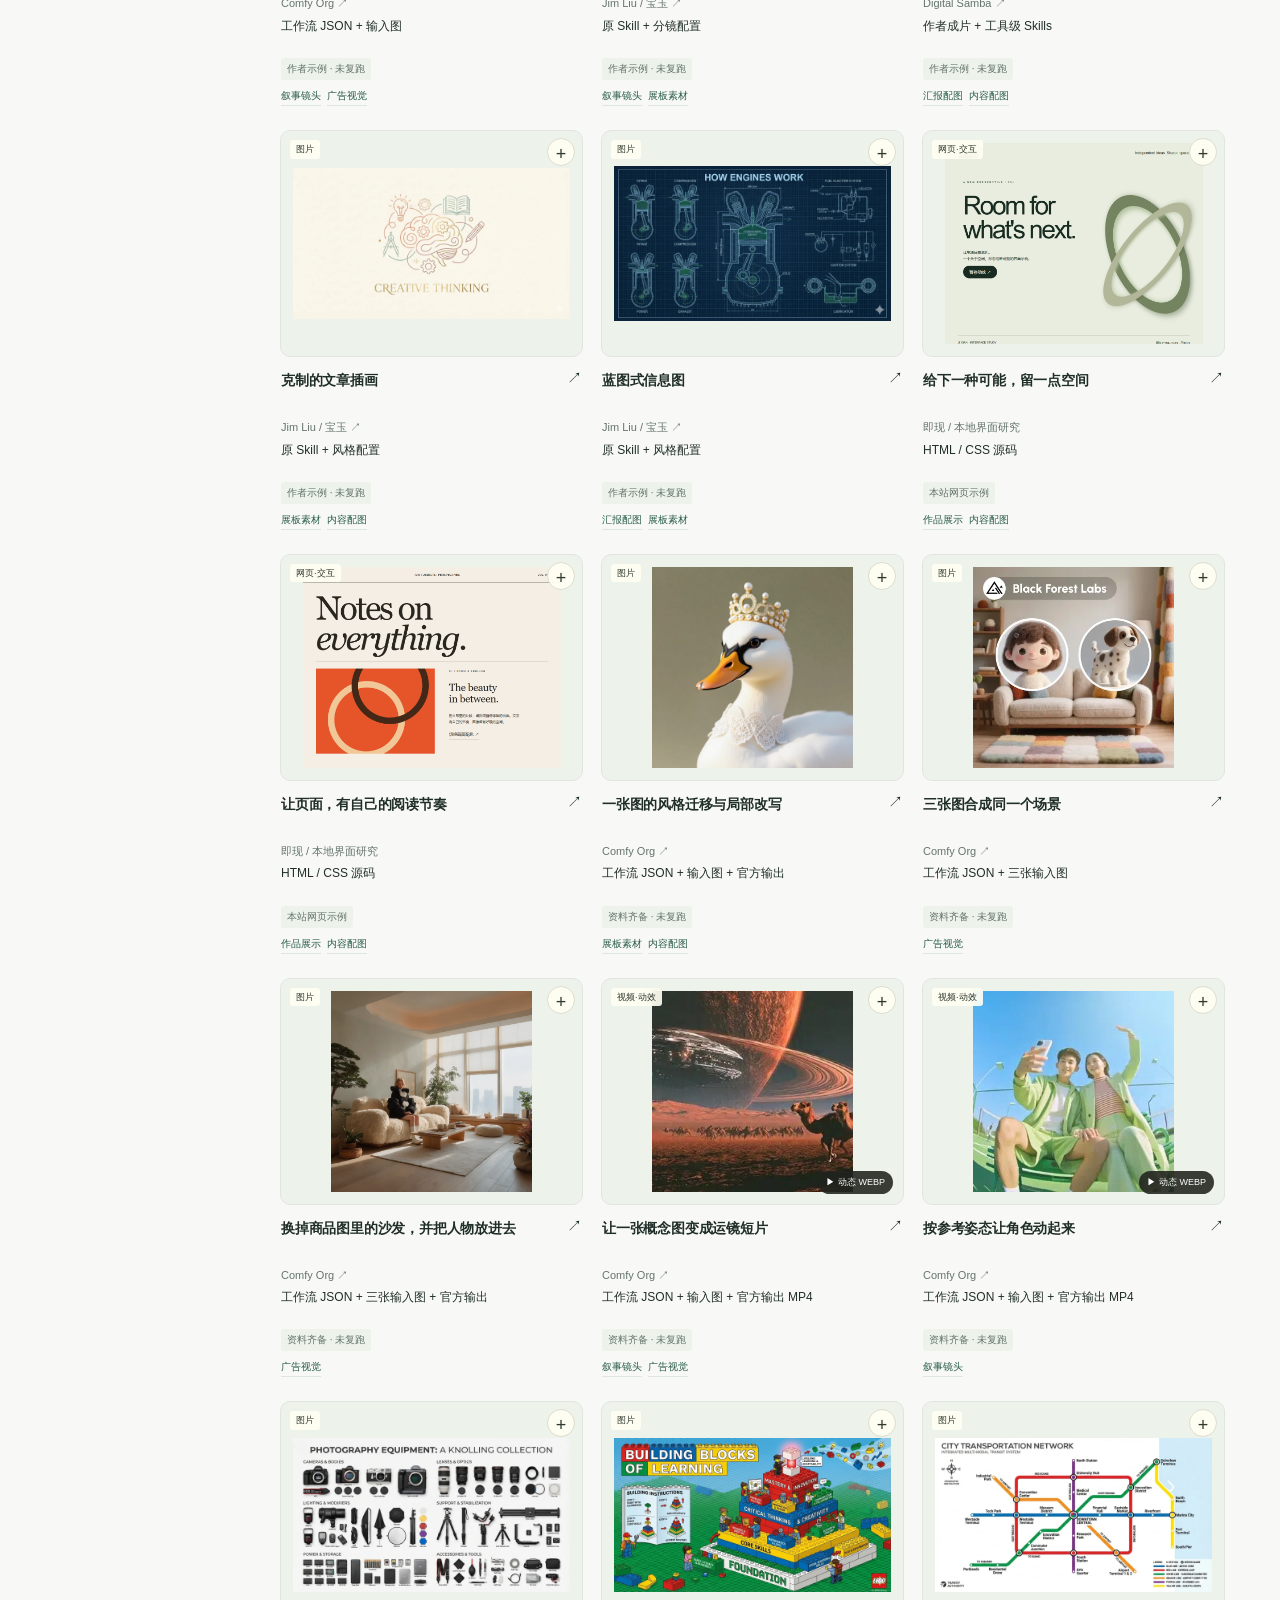
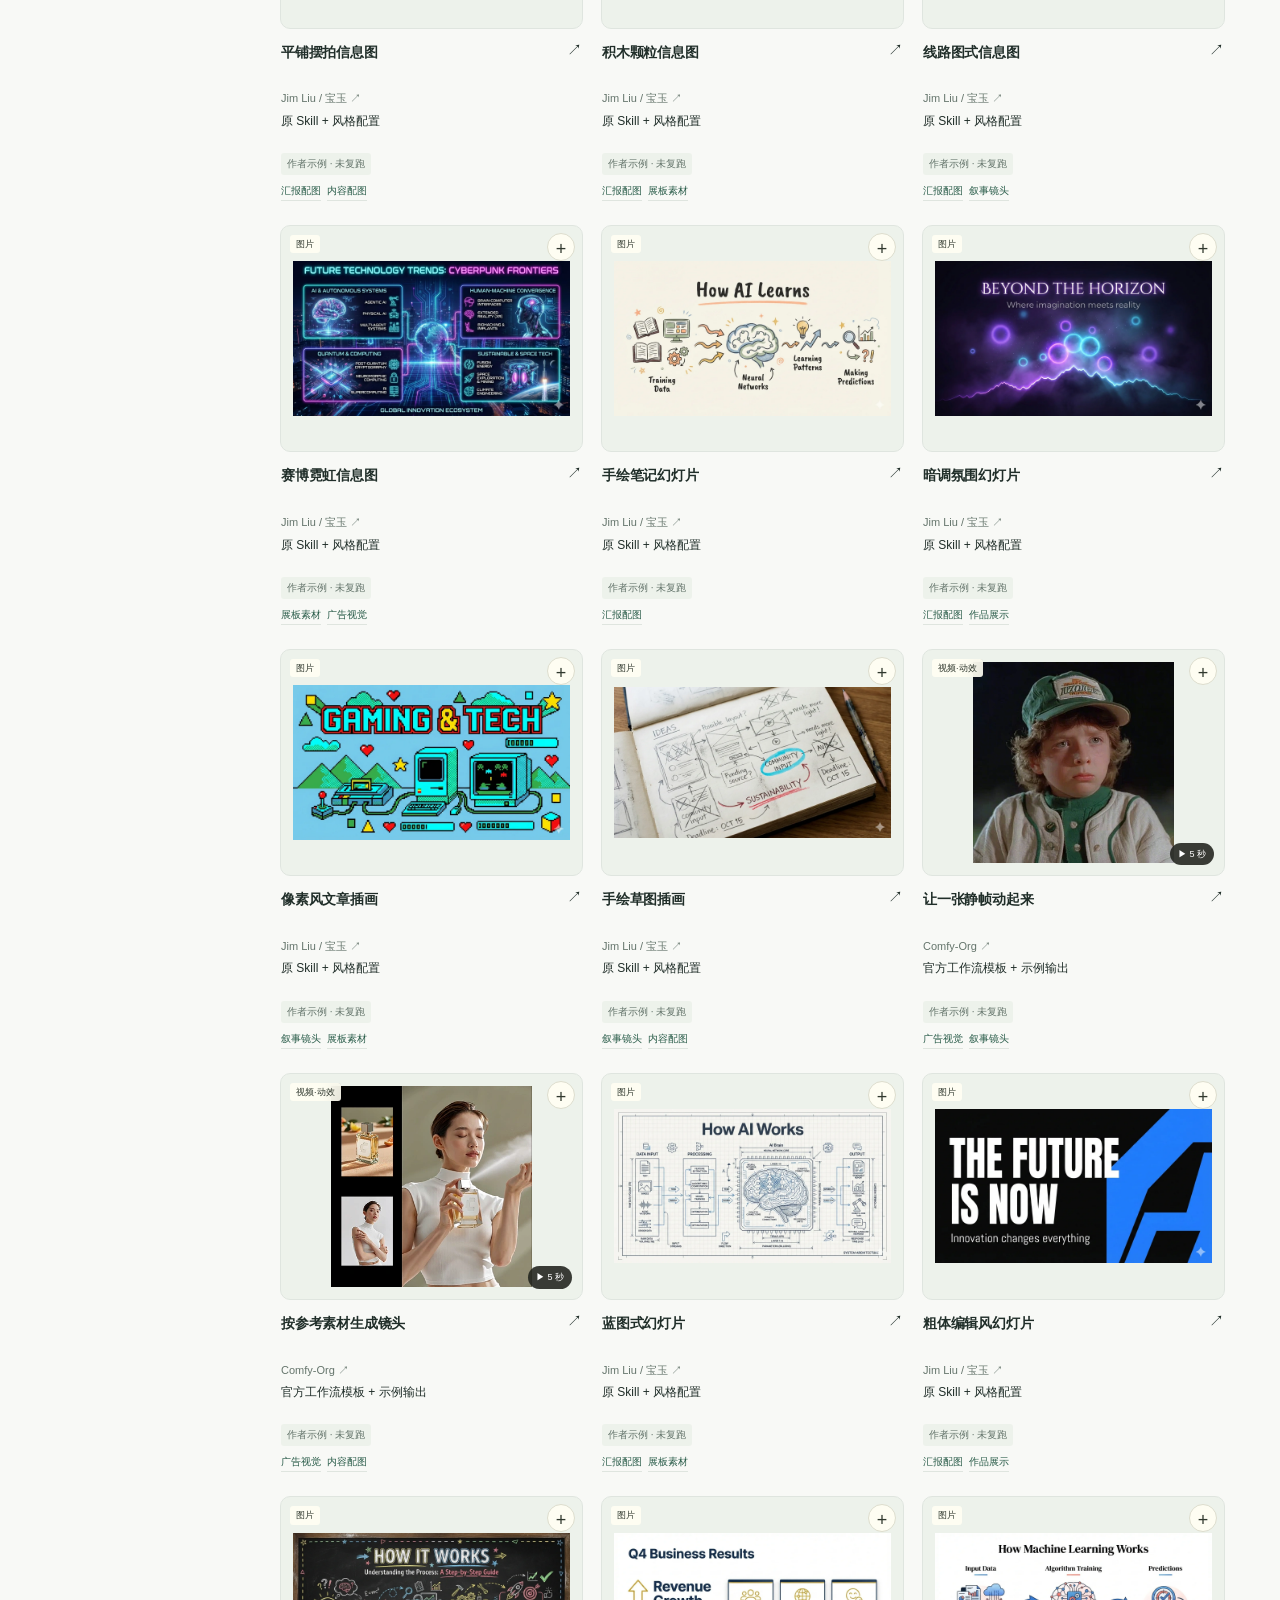
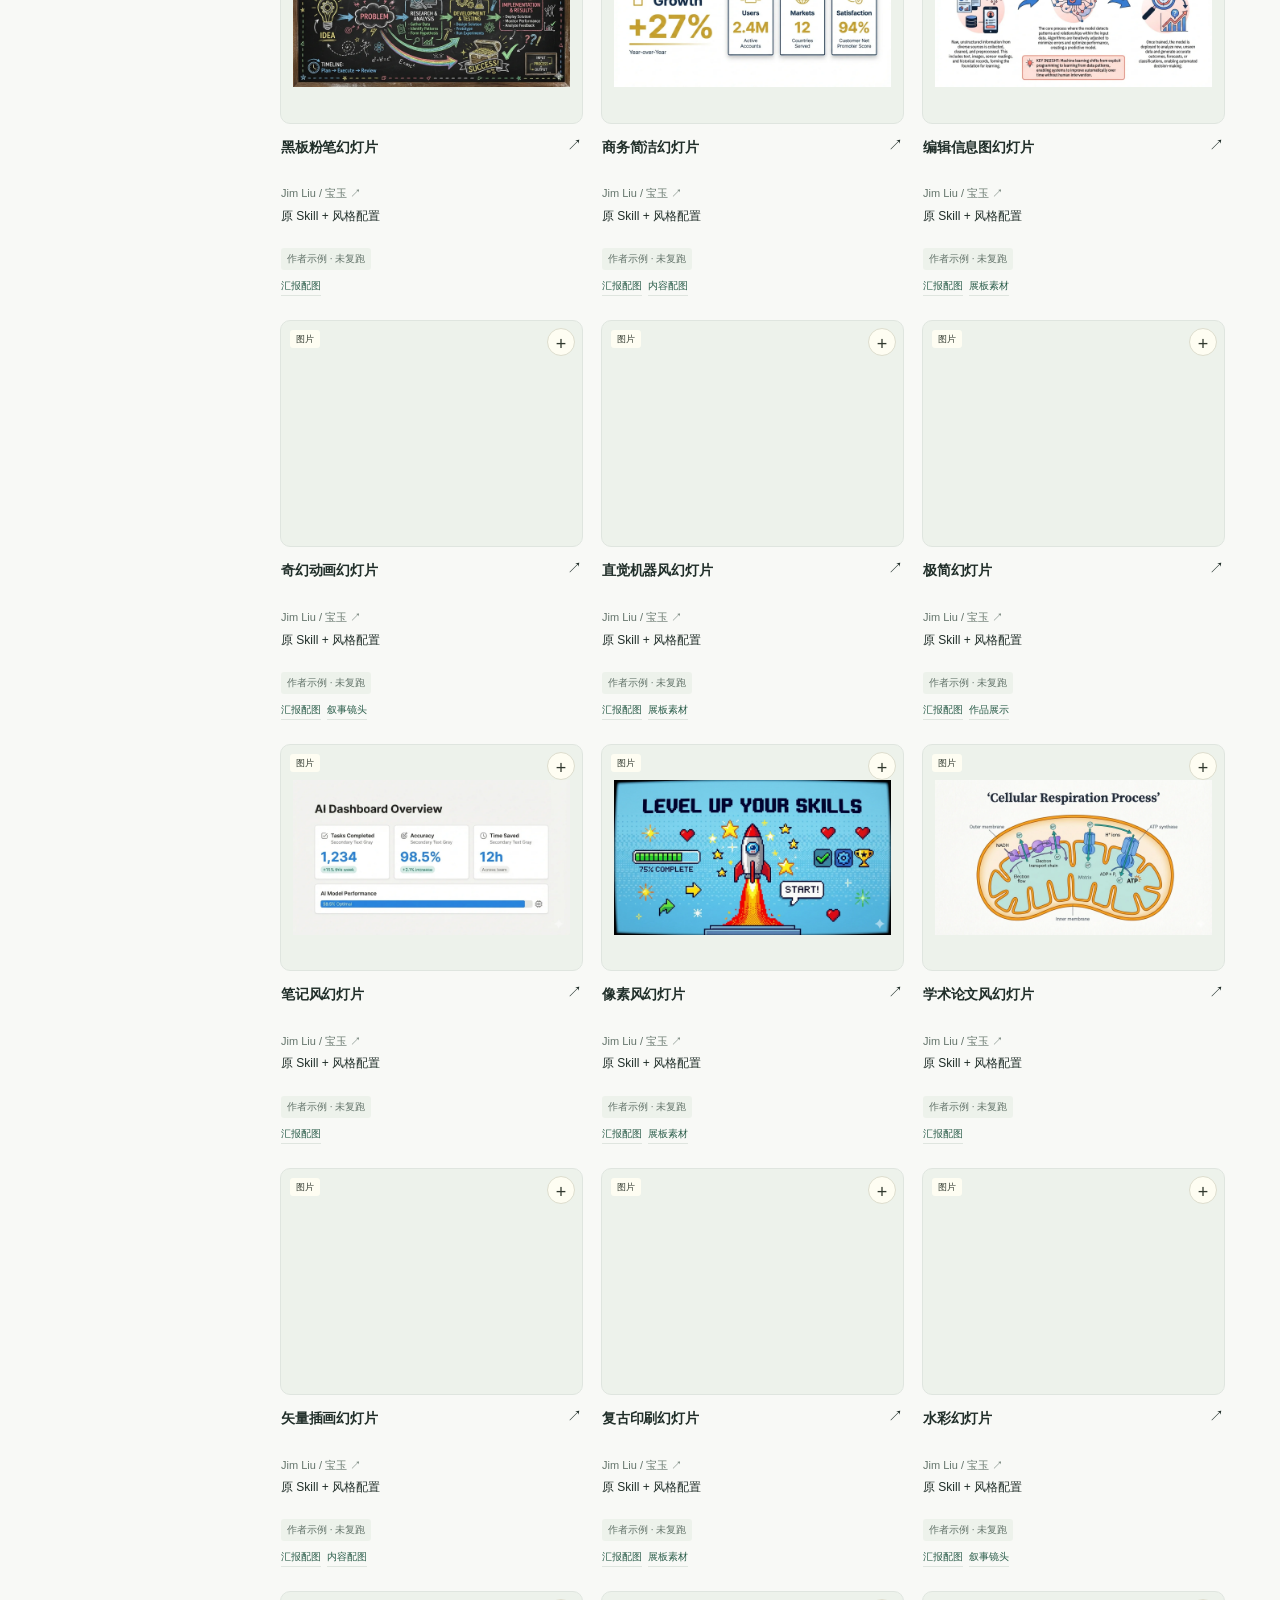
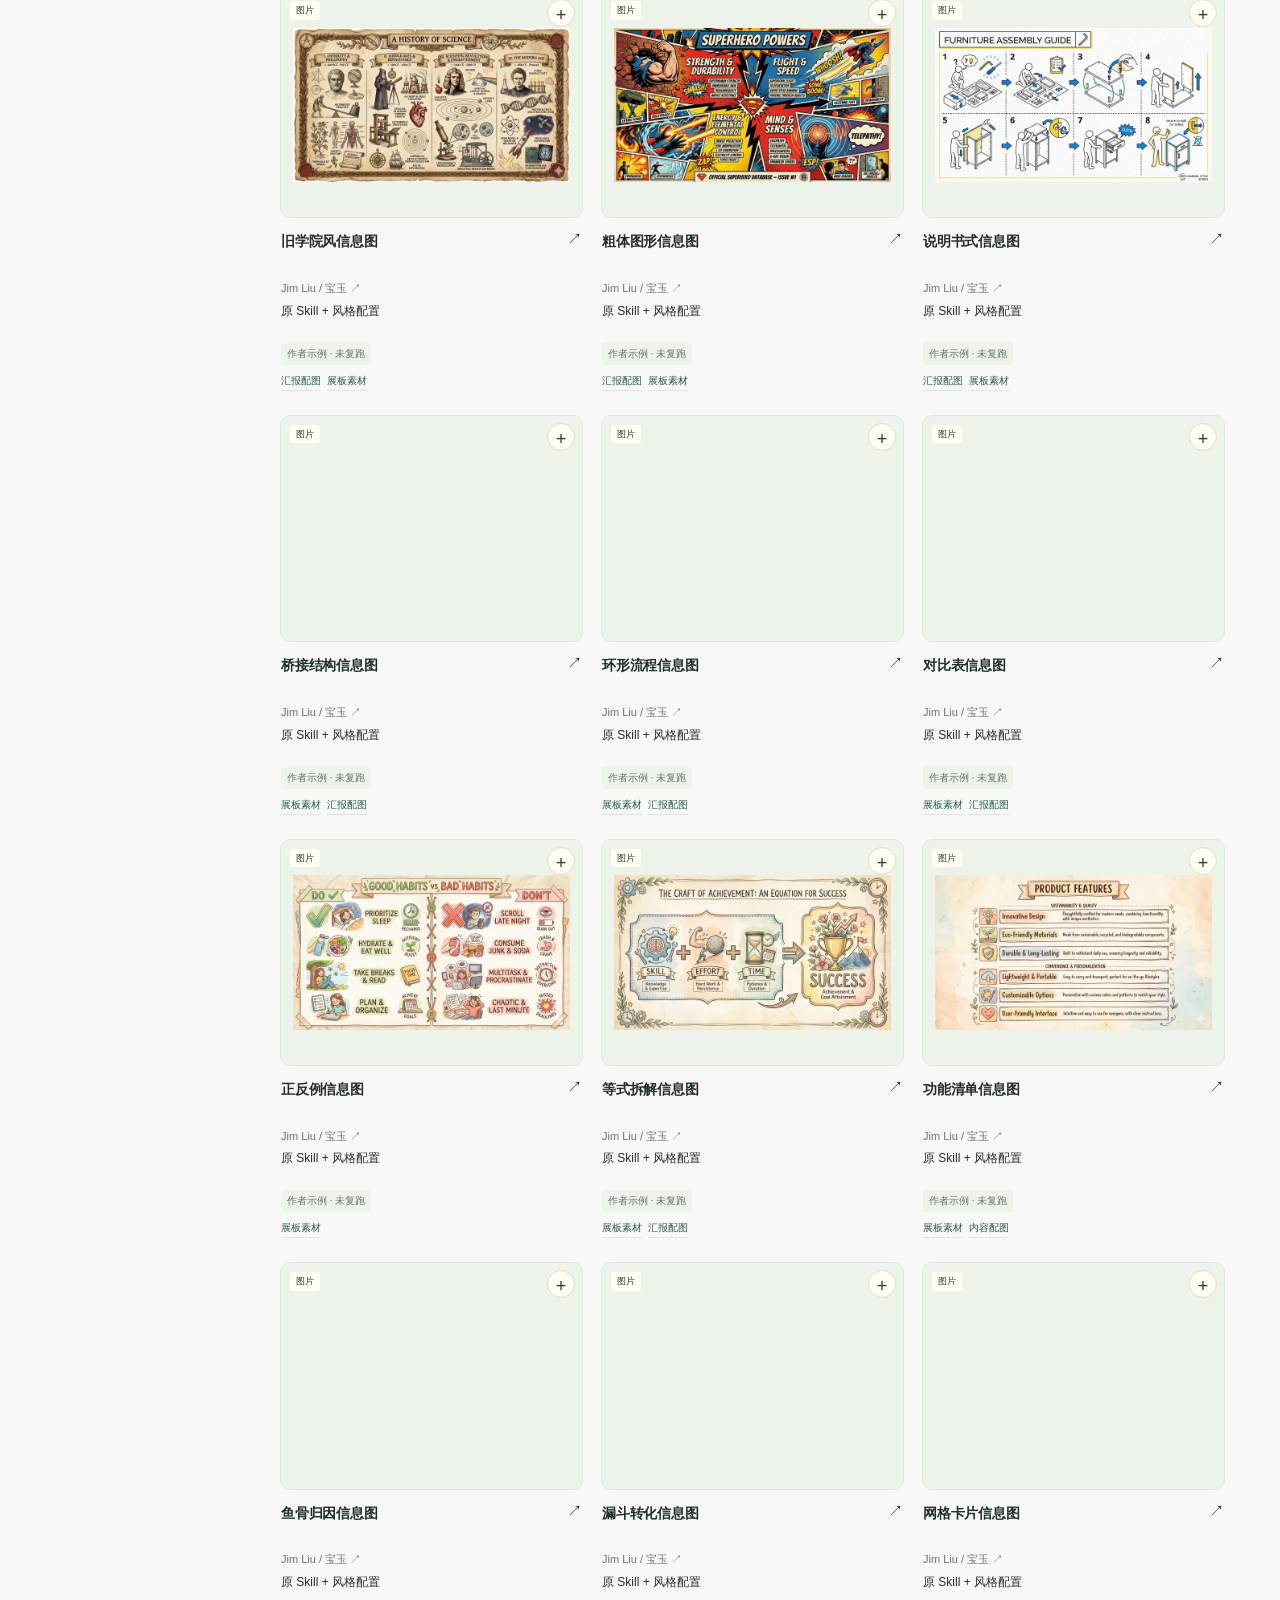
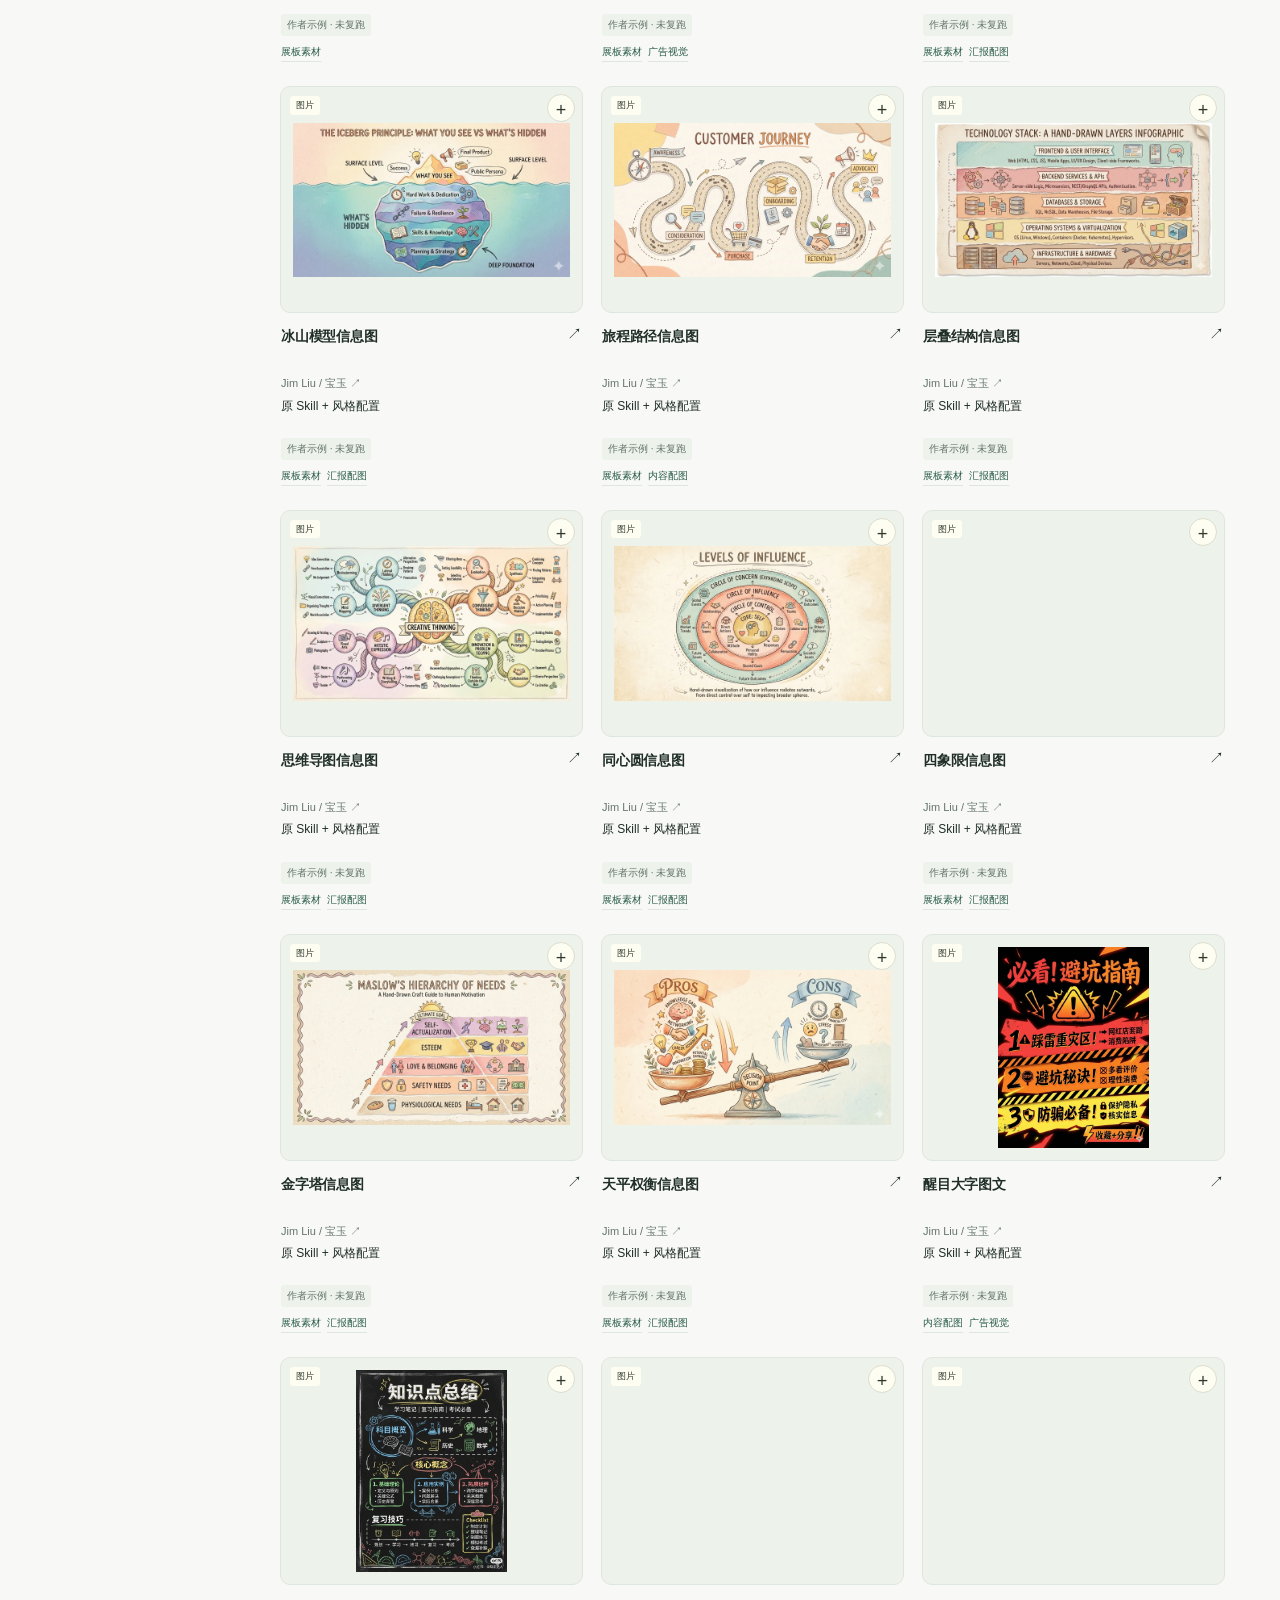
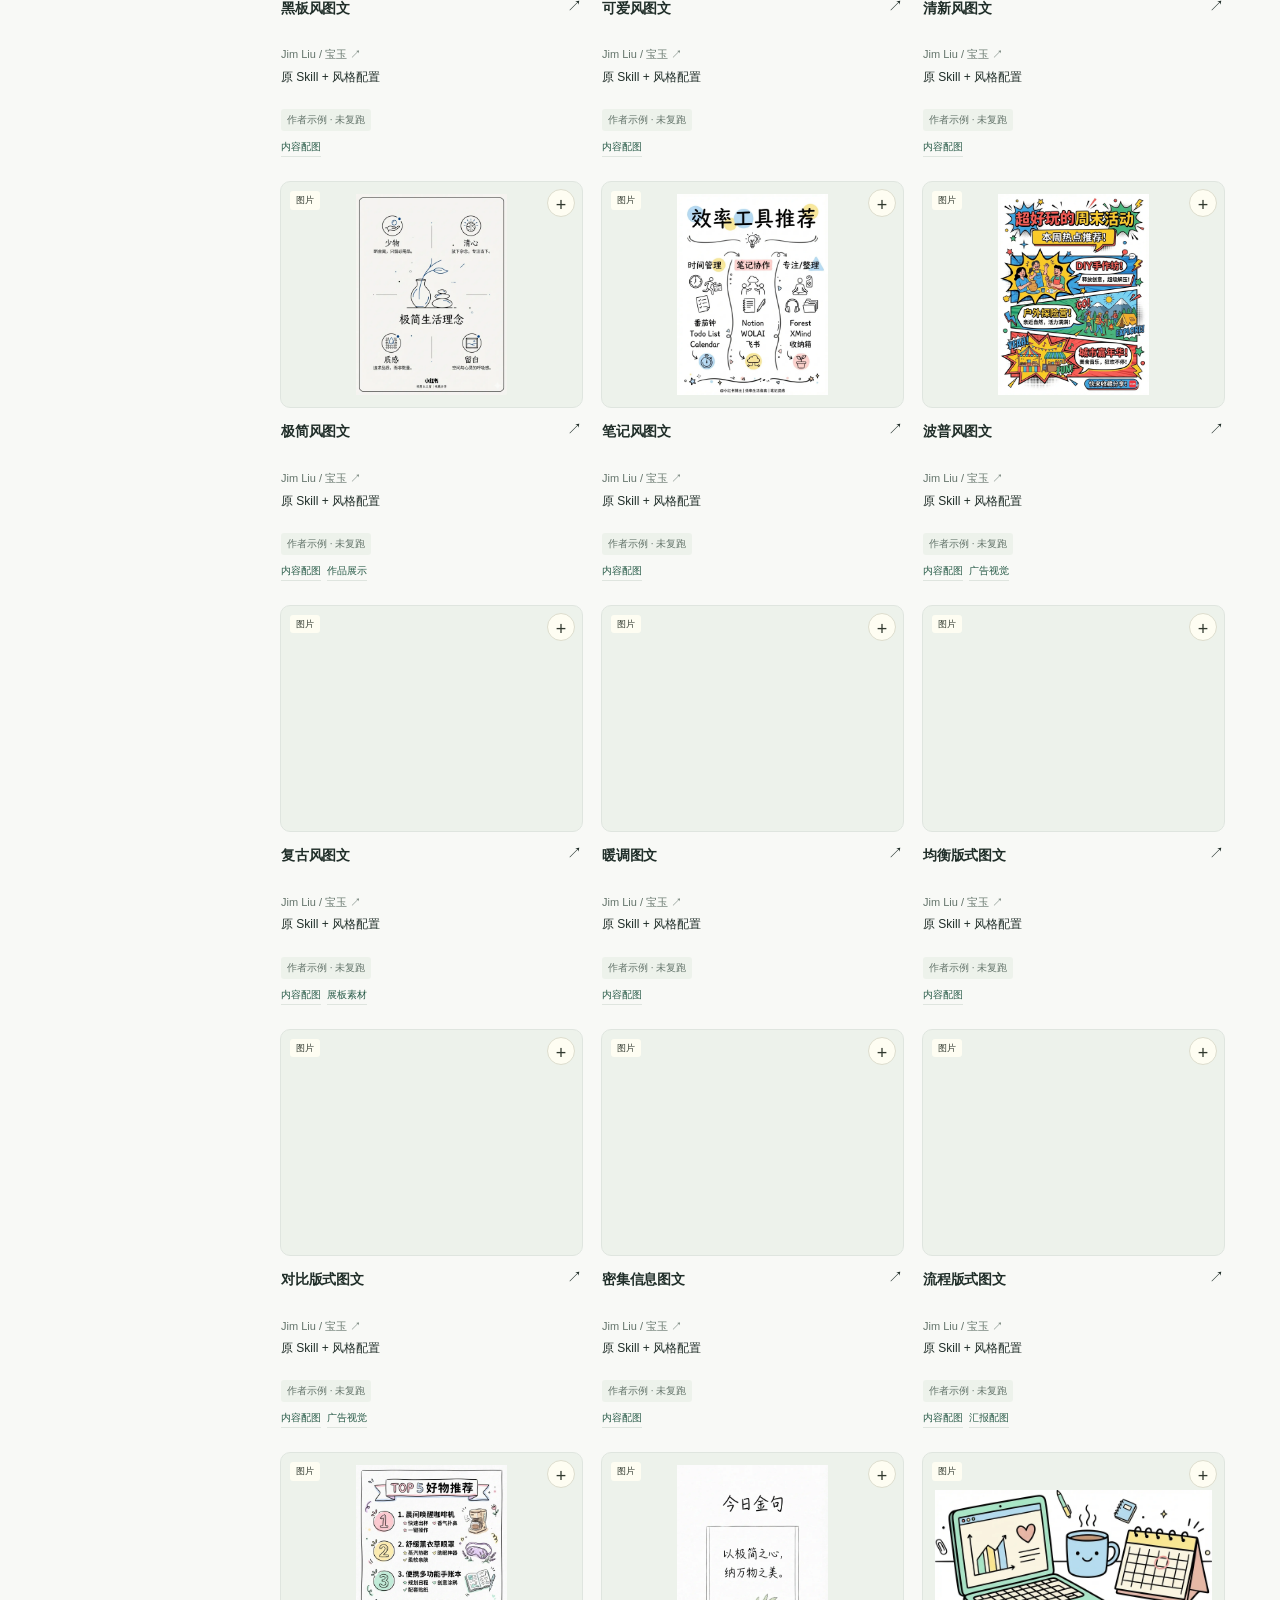
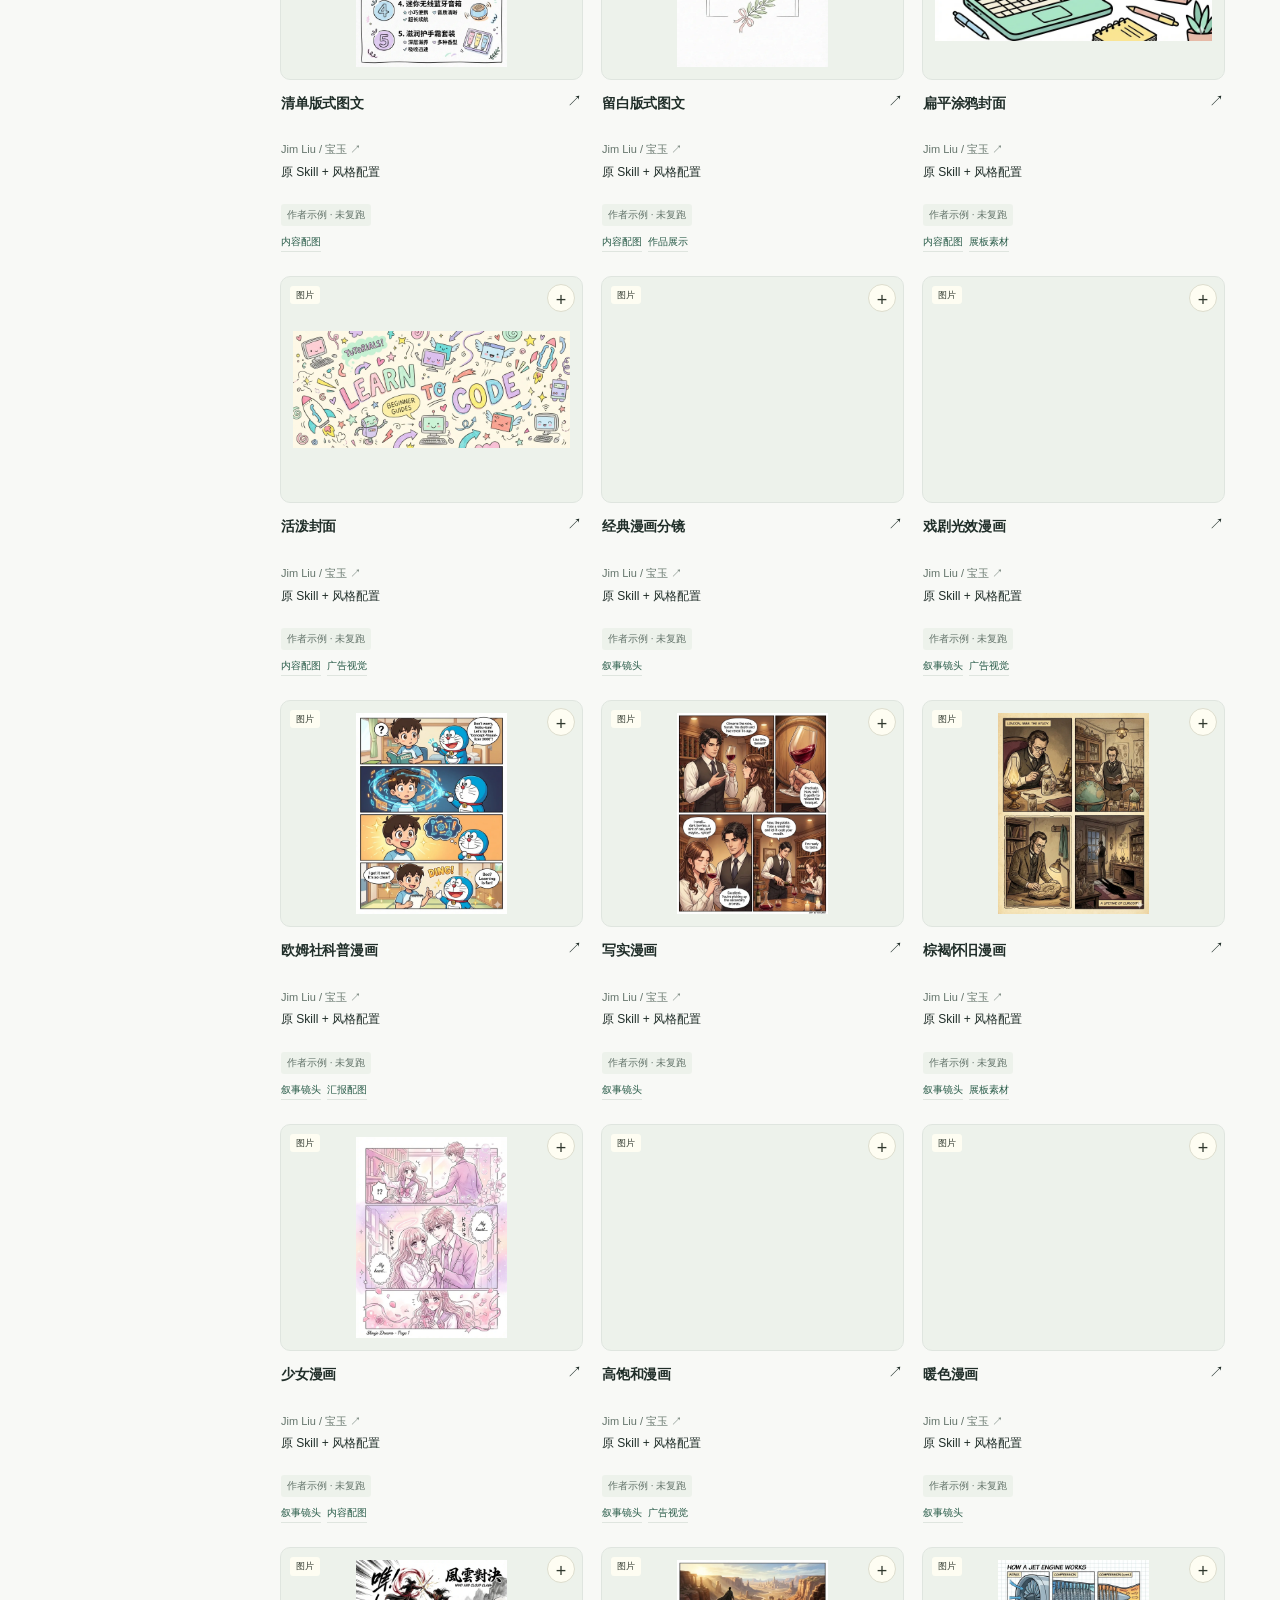
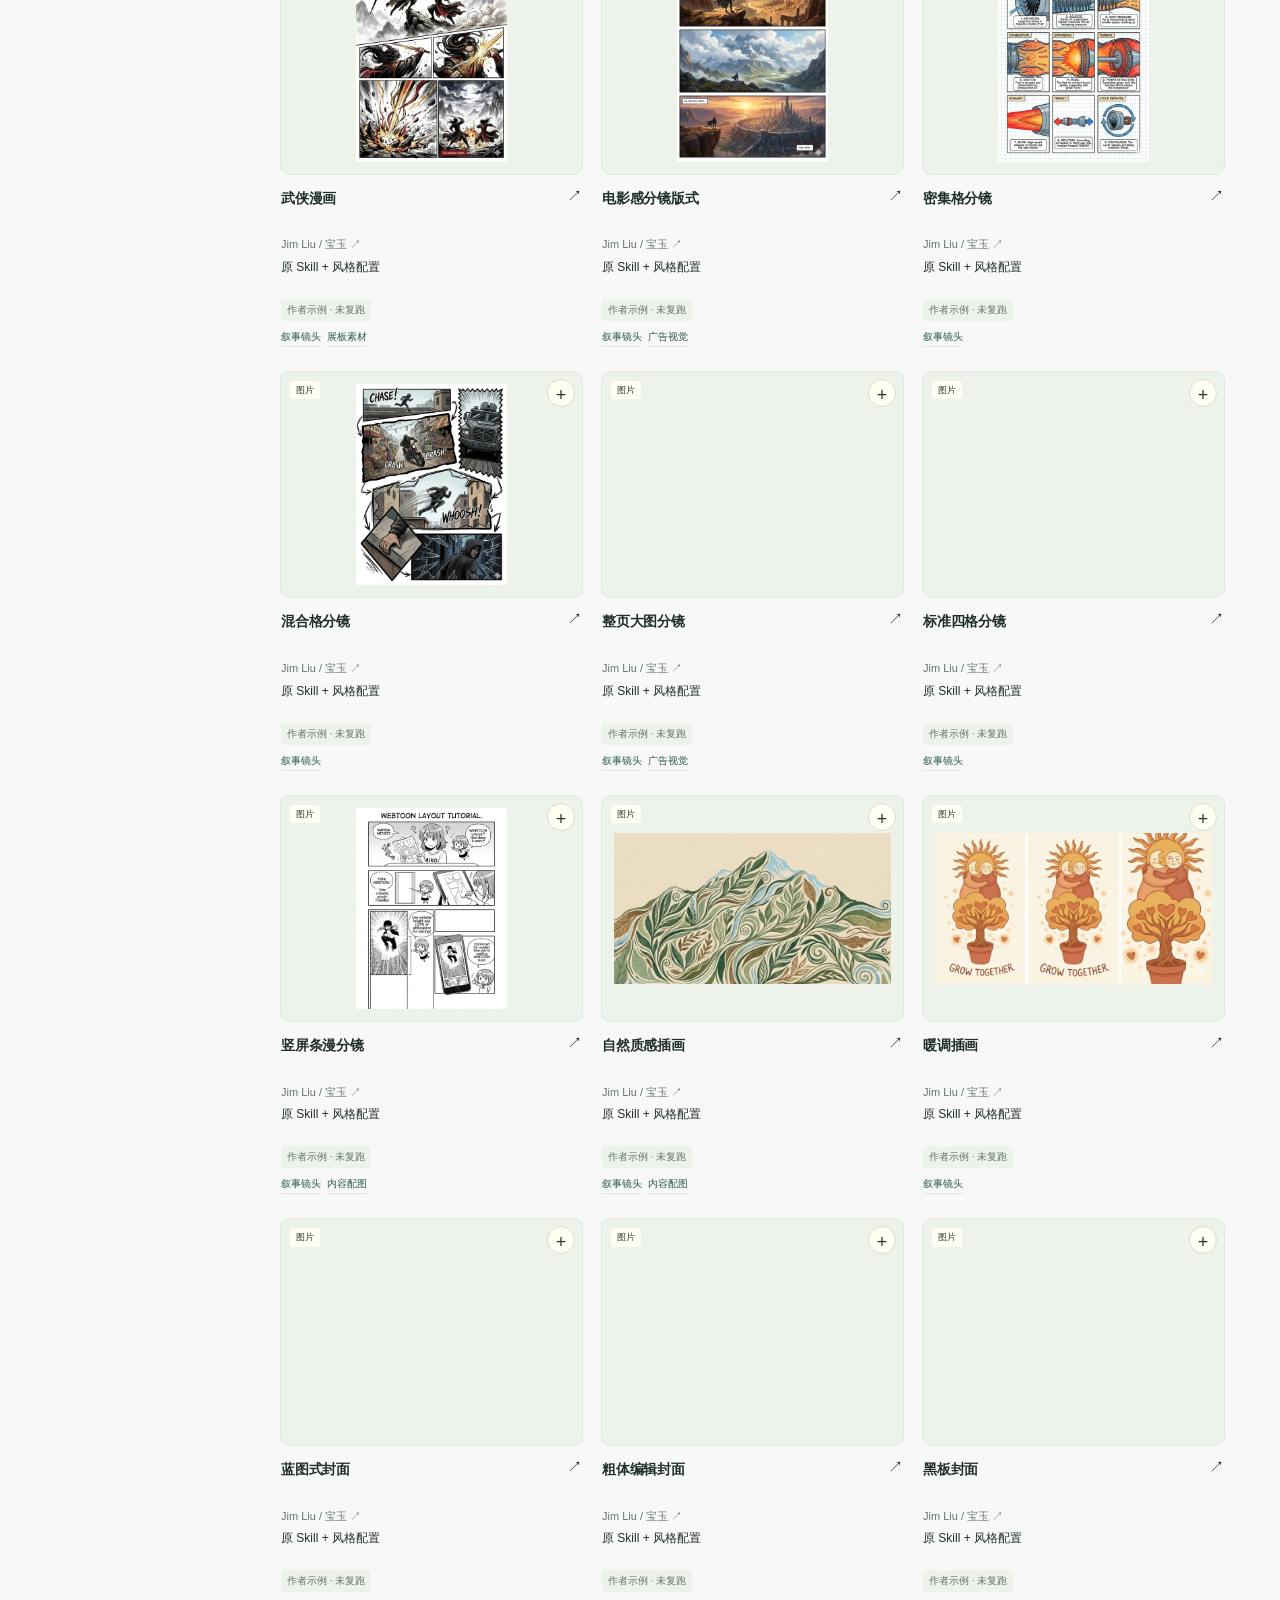
==== commit 92e44f54: "Publish actionable case discovery and course project example" ====
--- a/index.html
+++ b/index.html
@@ -1,5 +1,5 @@
 <!doctype html>
-<html lang="zh-CN" data-theme="light"><head><meta charset="UTF-8"><meta name="viewport" content="width=device-width,initial-scale=1"><meta name="description" content="即现 · 面向校园与职业创作，按汇报、展板、广告和叙事任务发现案例与可追溯制作资料"><title>即现 · 创作从这里发生</title><link rel="stylesheet" href="styles.css"><link rel="stylesheet" href="source-gallery.css"><link rel="stylesheet" href="task-discovery.css"><link rel="icon" type="image/svg+xml" href="assets/jixian-mark.svg"></head>
+<html lang="zh-CN" data-theme="light"><head><meta charset="UTF-8"><meta name="viewport" content="width=device-width,initial-scale=1"><meta name="description" content="即现 · 面向校园与职业创作，按汇报、展板、广告和叙事任务发现案例与可追溯制作资料"><title>即现 · 创作从这里发生</title><link rel="stylesheet" href="styles.css"><link rel="stylesheet" href="source-gallery.css"><link rel="stylesheet" href="task-discovery.css"><link rel="stylesheet" href="hero-ribbon.css"><link rel="stylesheet" href="experience.css"><link rel="icon" type="image/svg+xml" href="assets/jixian-mark.svg"></head>
 <body><a class="skip" href="#main">跳转到内容</a>
 <div class="review-bar"><span>让灵感成为作品 <span class="edition">校园创作 / 职业创作</span></span><div class="theme-choices" aria-label="切换视觉方案"><button data-theme-choice="light" aria-pressed="true">浅色</button><button data-theme-choice="dark" aria-pressed="false">深色</button></div><button class="review-help" id="about-demo">内容说明 ↗</button></div>
 <header class="header"><a class="brand" href="#discover"><img class="brand-mark" src="assets/jixian-mark.svg" alt="" width="36" height="36">即现<span class="brand-en">JI XIAN</span></a><nav id="nav" aria-label="主要导航"></nav><a class="saved-link" href="#saved"><svg class="icon" viewBox="0 0 24 24" fill="none" stroke="currentColor" stroke-width="1.6" aria-hidden="true"><path d="M6 3h12v18l-6-4-6 4z"/></svg> 我的收藏 <span id="save-count">0</span></a></header>
--- a/task-discovery.css
+++ b/task-discovery.css
@@ -0,0 +1,33 @@
+/* Task-first discovery. Original media remain uncropped and available in detail. */
+:root{--accent:#285b48;--bg:#f8f9f6;--surface:#fff;--text:#202e29;--muted:#64746b;--line:#dfe5df;--soft:#edf2eb;--display:Arial,"Microsoft YaHei",sans-serif;--radius:12px;--max:1320px}
+:root[data-theme=dark]{--bg:#141d19;--surface:#1c2821;--text:#eef3eb;--muted:#b1bfb4;--line:#3a4b40;--soft:#26372c;--accent:#c3e497}
+body{font-size:14px}.icon{width:20px;height:20px;flex-shrink:0;vertical-align:middle}.review-bar{background:var(--soft);color:var(--muted);min-height:33px;font-size:11px}.review-bar .edition{color:var(--muted)}.theme-choices{background:transparent}.theme-choices button{color:var(--muted);padding:2px 10px;min-height:24px}.theme-choices button[aria-pressed=true]{background:var(--surface);color:var(--text)}.review-help{color:var(--muted)}.header{min-height:83px;gap:62px}.header nav{gap:32px}.header nav a{font-size:14px}.header nav a.active:after{width:18px;height:2px;left:calc(50% - 9px);border-radius:1px}.brand{font-size:27px;letter-spacing:0;gap:10px}.brand-en{font-size:9px;letter-spacing:2px;margin-left:3px}.brand-mark{width:36px;height:36px}.saved-link{font-size:13px}.saved-link .icon{width:18px;height:18px}.task-hero{display:grid;grid-template-columns:1fr 440px;align-items:center;padding:30px 0 26px;gap:40px}.hero-copy h1{font-size:clamp(34px,3.6vw,50px);line-height:1.2;letter-spacing:-1px;font-weight:650;margin:12px 0 14px}.eyebrow{font-size:10px;letter-spacing:1.6px}.hero-copy p{color:var(--muted);line-height:1.9;font-size:14px;margin:0}.hero-study{position:relative;height:214px;border-radius:22px;background:var(--soft);overflow:hidden}.study-sheet{position:absolute;background:var(--surface);border:1px solid var(--line);border-radius:7px;padding:9px;box-shadow:0 10px 18px #203e2912;width:210px}.study-sheet>span{font-size:9px;color:var(--muted);display:block;margin:0 0 6px}.study-sheet img{width:100%;height:139px;object-fit:contain;background:var(--bg);border-radius:3px}.sheet-back{left:29px;top:15px;transform:rotate(-8deg)}.sheet-front{right:28px;top:24px;transform:rotate(7deg)}.study-caption{position:absolute;bottom:11px;right:20px;font-size:10px;color:var(--muted)}
+.scene-switch{display:grid;grid-template-columns:.7fr 1.5fr 1.6fr;gap:14px;margin-bottom:32px}.scene{border:1px solid var(--line);background:var(--surface);border-radius:12px;display:flex;align-items:center;text-align:left;gap:15px;padding:18px 22px;transition:border-color .15s,background .15s;min-width:0}.scene>span{display:grid;gap:4px;flex:1}.scene strong{font-size:16px;font-weight:600}.scene small{font-size:11px;color:var(--muted)}.scene>.icon:first-child{width:25px;height:25px;color:var(--accent)}.scene[aria-pressed=true]{border-color:var(--accent);background:var(--soft);box-shadow:inset 0 0 0 1px var(--accent)}.scene:hover{border-color:var(--accent)}.scene>.icon:last-child:not(:first-child){width:18px}
+.discovery-layout{display:grid;grid-template-columns:208px minmax(0,1fr);gap:32px;padding-top:28px;border-top:1px solid var(--line)}.task-sidebar{border-right:1px solid var(--line);padding-right:18px}.sidebar-label{font-size:14px;font-weight:600;margin-bottom:17px}.task-group-label{font-size:10px;color:var(--muted);margin:23px 10px 8px}.task-option{display:flex;align-items:center;gap:9px;padding:10px 9px;margin:2px 0;border-radius:7px;font-size:12px;min-height:42px;line-height:1.5}.task-option span{flex:1}.task-option .icon{width:17px;height:17px;color:var(--muted)}.task-option small{font-size:10px;color:var(--muted)}.task-option:hover,.task-option.selected{background:var(--soft);color:var(--accent)}.task-option.selected{font-weight:600}.task-option.selected .icon{color:var(--accent)}.sidebar-note{border-top:1px solid var(--line);margin-top:28px;padding:18px 10px;color:var(--muted);font-size:11px;line-height:1.9}.results-area{min-width:0}.result-heading{display:flex;justify-content:space-between;gap:15px;align-items:end}.result-heading h2{font-size:23px;line-height:1.4;font-weight:600;margin:8px 0 0}.result-count{font-size:12px;color:var(--muted);white-space:nowrap;padding-bottom:4px}.task-description{font-size:13px;color:var(--muted);margin:10px 0 20px}.task-boundary{border-left:2px solid var(--accent);background:var(--soft);padding:11px 15px;color:var(--muted);font-size:12px;line-height:1.8;margin:-5px 0 20px}.discovery-controls{display:flex;gap:12px;margin-bottom:18px}.discovery-controls .search{flex:1;min-width:0;border:1px solid var(--line);border-radius:8px;background:var(--surface);padding:10px 13px}.search input{font-size:12px}.search>.icon{width:17px;height:17px;color:var(--muted)}.search button{display:flex;align-items:center}.filter-button{border-radius:8px;font-size:12px;white-space:nowrap;background:var(--surface)}.toolbar{margin-bottom:18px}.tabs button{font-size:12px;padding:6px 13px;min-height:34px}.tabs button.active{background:var(--accent);color:var(--on-accent)}
+.gallery.task-grid{display:grid;grid-template-columns:repeat(3,minmax(0,1fr));gap:24px 18px;align-items:start;min-height:0}.task-grid .case-card{position:relative;left:auto;top:auto;width:auto;min-width:0;transition:none}.task-grid .cover{aspect-ratio:4/3!important;border-radius:10px;border:1px solid var(--line);background:var(--soft);padding:12px;display:flex;align-items:center;justify-content:center}.task-grid .cover>img{width:100%;height:100%;object-fit:contain;border-radius:3px}.task-grid .cover:hover>img{transform:scale(1.02)}.task-grid .card-type{font-size:9px;top:9px;left:9px;padding:2px 6px}.task-grid .card-save{width:28px;height:28px;top:8px;right:8px}.task-grid .video-play{font-size:9px;right:10px;bottom:10px;padding:4px 8px}.task-grid .card-info{padding:12px 1px 0}.task-grid .card-info h2{font-size:14px;font-weight:600;line-height:1.6;margin:0 17px 5px 0;min-height:44.8px}.task-grid .card-arrow{font-size:15px}.task-grid .card-source{font-size:11px;margin:4px 0 5px;line-height:1.5}.task-grid .delivery-label{font-size:11px;line-height:1.6;min-height:35.2px}.task-grid .case-status{border:0;background:var(--soft);font-size:10px;padding:3px 6px;margin-top:6px}.task-tags,.detail-task-links{display:flex;gap:6px;flex-wrap:wrap;margin-top:8px}.task-tags a,.detail-task-links a{font-size:10px;color:var(--accent);border-bottom:1px solid var(--line);padding-bottom:1px}.detail-task-links{margin:-2px 0 15px}.detail-task-links a{font-size:12px}.empty-icon>.icon{width:40px;height:40px;color:var(--muted)}.empty-state p{max-width:440px;margin:10px auto;line-height:1.9}.lower-note{font-size:11px;display:block;margin-top:30px}.lower-note span{display:block;margin-top:6px}.site-footer{margin-top:38px}.detail-info h1{font-size:35px;font-weight:600}.detail-visual{border:1px solid var(--line)}
+@media(min-width:1550px){:root{--max:1320px}}
+@media(max-width:1100px){.task-hero{grid-template-columns:1fr 330px}.hero-study{height:200px}.study-sheet{width:170px}.sheet-back{left:16px}.sheet-front{right:14px}.study-sheet img{height:122px}.discovery-layout{grid-template-columns:180px minmax(0,1fr);gap:22px}.scene{padding:16px 14px;gap:10px}.scene small{font-size:10px}.gallery.task-grid{grid-template-columns:repeat(2,minmax(0,1fr))}.header{gap:30px}.task-option{font-size:11px;padding:10px 6px}}
+@media(max-width:700px){.header,main,.site-footer{margin-left:18px;margin-right:18px}.review-bar{padding:5px 18px;flex-wrap:nowrap;gap:6px}.review-bar>span{font-size:10px}.header{min-height:104px;padding:14px 0 42px;gap:10px}.brand{font-size:24px}.brand-mark{width:31px;height:31px}.header nav{bottom:0;gap:25px;justify-content:flex-start}.header nav a{font-size:12px}.saved-link{font-size:12px}.task-hero{display:block;padding:25px 0 22px}.hero-copy h1{font-size:34px;line-height:1.22;margin:10px 0 12px}.hero-copy h1 br{display:none}.hero-copy p{font-size:12px}.hero-copy p br{display:none}.hero-study{display:none}.scene-switch{grid-template-columns:1fr 1fr;gap:8px;margin-bottom:24px}.scene-all{grid-column:1/-1;padding:8px 12px;min-height:38px}.scene-all>span{display:flex;align-items:center;gap:12px}.scene-all strong{font-size:12px}.scene-all>.icon:first-child{width:17px;height:17px}.scene:not(.scene-all){padding:13px 10px;align-items:flex-start;gap:8px}.scene strong{font-size:14px}.scene small{font-size:10px;line-height:1.7}.scene>.icon:first-child{width:19px;height:19px}.scene>.icon:last-child:not(:first-child){display:none}.discovery-layout{display:block;padding-top:18px}.task-sidebar{border:0;padding:0;display:flex;align-items:center;gap:6px;overflow-x:auto;padding-bottom:12px;margin-bottom:15px;scrollbar-width:thin}.task-sidebar .sidebar-label,.task-group-label,.sidebar-note{display:none}.task-option{white-space:nowrap;font-size:11px;padding:8px 10px;background:var(--surface);border:1px solid var(--line);min-height:38px;flex-shrink:0;margin:0}.task-option.selected{border-color:var(--accent)}.task-option small{margin-left:3px}.task-option .icon{width:15px;height:15px}.result-heading h2{font-size:20px}.result-heading .eyebrow{font-size:9px}.result-count{font-size:10px}.task-description{font-size:12px;margin:10px 0 15px}.task-boundary{font-size:11px}.discovery-controls{gap:7px;margin-bottom:12px}.discovery-controls .search{padding:8px 10px}.filter-button{font-size:10px;padding:8px}.search input{font-size:11px}.toolbar{margin-bottom:15px}.tabs button{font-size:11px;padding:6px 10px}.gallery.task-grid{gap:24px 12px}.task-grid .cover{padding:7px;border-radius:8px}.task-grid .card-type{font-size:8px;top:6px;left:6px}.task-grid .card-info h2{font-size:12px;min-height:38.4px;margin-right:0}.task-grid .card-source{font-size:10px}.task-grid .delivery-label{font-size:10px;min-height:32px}.task-grid .card-info{padding-top:10px}.task-grid .case-status{font-size:9px}.task-tags a{font-size:9px}.task-grid .card-save{width:26px;height:26px;top:5px;right:5px}.task-grid .video-play{font-size:8px;bottom:7px;right:7px;padding:3px 6px}.detail-info h1{font-size:28px}}
+.task-grid .cover-fallback{display:none}.task-grid .cover:has(.broken) .cover-fallback{display:grid;z-index:0;font-size:11px;padding:12px}.task-grid .cover>img.broken{visibility:hidden}
+/* Stable shell: filtering never hides the hero or changes the scene bar height. */
+html{scrollbar-gutter:stable}
+.scene-switch{position:sticky;top:0;z-index:30;background:var(--bg);padding:10px 0;margin-bottom:22px;border-bottom:1px solid var(--line)}
+.discovery-layout{align-items:start}
+.task-sidebar{position:sticky;top:calc(var(--scene-height,106px) + 16px);max-height:calc(100dvh - var(--scene-height,106px) - 32px);overflow-y:auto;overscroll-behavior:contain;scrollbar-width:thin;background:var(--bg);align-self:start}
+.results-area{min-height:calc(100dvh - var(--scene-height,106px));overflow-anchor:none}
+.discovery-controls{position:sticky;top:var(--scene-height,106px);z-index:15;background:var(--bg);padding:8px 0;margin-bottom:10px}
+.toolbar{position:sticky;top:calc(var(--scene-height,106px) + 60px);z-index:14;background:var(--bg);padding:5px 0 10px;border-bottom:1px solid var(--line)}
+.result-intro{min-height:100px}
+@media(max-width:700px){
+ .scene-switch{grid-template-columns:.85fr 1fr 1fr;gap:6px;padding:8px 0;margin-bottom:18px}
+ .scene-all{grid-column:auto;min-height:42px}
+ .scene,.scene:not(.scene-all){padding:10px 8px;align-items:center;gap:6px;min-height:42px}
+ .scene small{display:none}.scene strong,.scene-all strong{font-size:12px}.scene>span{display:block}.scene>.icon:first-child{width:16px;height:16px}
+ .task-sidebar{top:var(--scene-height,60px);z-index:25;padding:8px 0;max-height:none;overflow-y:hidden;overscroll-behavior-x:contain;border-bottom:1px solid var(--line);margin-bottom:16px}
+ .discovery-controls{top:calc(var(--scene-height,60px) + 55px)}
+ .toolbar{top:calc(var(--scene-height,60px) + 105px)}
+ .result-intro{min-height:92px}.results-area{min-height:calc(100dvh - var(--scene-height,60px))}
+}
+@media(max-width:700px){.hero-copy h1 br{display:block}.hero-copy h1{font-size:32px}.task-tags{gap:5px}.task-tags a{line-height:1.6}}
+@media(prefers-reduced-motion:reduce){.scene{transition:none}}
+.discovery-controls{top:var(--filter-top,var(--scene-height,106px))}.toolbar{top:var(--media-top,166px)}
--- a/hero-ribbon.css
+++ b/hero-ribbon.css
@@ -0,0 +1,20 @@
+/* A self-contained editorial opening; the existing gallery begins below it. */
+.task-hero.hero-scene{--hero-progress:0;--hero-header-offset:115px;display:block;position:relative;width:100vw;max-width:none;height:calc(165svh - var(--hero-header-offset));min-height:880px;margin:0 0 28px calc(50% - 50vw);padding:0;overflow:clip;background:#0e1210;color:#f6f2e8;isolation:isolate}
+.hero-stage{position:sticky;top:0;height:calc(100svh - var(--hero-header-offset));min-height:560px;max-height:100svh;overflow:hidden;isolation:isolate;background:#0e1210}
+.hero-light{position:absolute;inset:0;background:radial-gradient(ellipse at 50% 46%,#303128 0%,#171b17 38%,#0c100e 78%);pointer-events:none}
+#hero-ribbon{position:absolute;inset:0;width:100%;height:100%;display:block;pointer-events:none;z-index:1}
+.hero-stage:after{content:"";position:absolute;z-index:2;inset:55% 0 0;background:linear-gradient(transparent,#0d110ee6);pointer-events:none}
+.hero-fallback{display:none;position:absolute;inset:8% 8%;border:clamp(70px,10vw,180px) solid #806249;border-left-color:#c09b79;border-bottom-color:#3c3027;border-radius:48% 52% 55% 45%;transform:rotate(-11deg);opacity:.8}.hero-no-webgl .hero-fallback{display:block}
+.hero-message{position:absolute;inset:0;z-index:3;display:flex;align-items:center;justify-content:center;flex-direction:column;text-align:center;pointer-events:none;padding:0 24px;transition:opacity .12s linear}
+.hero-message p{font-size:clamp(18px,2.25vw,34px);font-weight:500;letter-spacing:.01em;margin:0 0 8px;color:#f6f2e8}
+.hero-message h1,.hero-large{font-size:clamp(52px,8.5vw,124px);line-height:1.2;letter-spacing:-.055em;font-weight:650;margin:0;color:#f7f3e8;text-wrap:balance}
+.hero-message h1 span,.hero-large span{color:#d7c8a8}
+.hero-message-first{opacity:clamp(0,calc(1 - var(--hero-progress)*2.5),1);transform:translateY(calc(var(--hero-progress) * -20px))}
+.hero-message-next{opacity:clamp(0,calc((var(--hero-progress) - .32)*2.6),1);transform:translateY(calc((1 - var(--hero-progress)) * 12px))}
+.hero-bottom{position:absolute;z-index:4;left:clamp(24px,4.2vw,64px);right:clamp(24px,4.2vw,64px);bottom:36px;display:flex;align-items:flex-end;justify-content:space-between;gap:24px}
+.hero-bottom p{font-size:13px;line-height:1.9;margin:0;color:#e2ddd0}
+.hero-explore{display:inline-flex;justify-content:space-between;align-items:center;gap:28px;min-width:174px;min-height:48px;padding:12px 16px;background:#f4f0e6;color:#142019;border:1px solid #f4f0e6;font-size:13px;transition:background .2s,color .2s}
+.hero-explore:hover{background:#d6e7be;border-color:#d6e7be}.hero-explore span{font-size:18px}.hero-explore:focus-visible{outline:3px solid #d6e7be;outline-offset:4px}
+.hero-scroll{position:absolute;left:50%;bottom:34px;z-index:4;display:flex;align-items:center;gap:8px;transform:translateX(-50%);font-size:10px;color:#d3d0c4;letter-spacing:.1em;pointer-events:none}.hero-scroll i{width:1px;height:26px;background:linear-gradient(#d3d0c4,transparent)}
+@media(max-width:700px){.task-hero.hero-scene{height:calc(155svh - var(--hero-header-offset));min-height:760px;margin-bottom:20px}.hero-stage{height:calc(100svh - var(--hero-header-offset));min-height:540px}.hero-message{padding:0 15px}.hero-message p{font-size:19px;margin-bottom:10px}.hero-message h1,.hero-large{font-size:clamp(43px,11.4vw,64px);letter-spacing:-.055em;line-height:1.25}.hero-bottom{left:20px;right:20px;bottom:25px;display:flex;align-items:flex-start;flex-direction:column;gap:16px}.hero-bottom p{font-size:11px}.hero-explore{min-height:43px;min-width:155px;font-size:12px}.hero-scroll{left:auto;right:22px;bottom:30px;transform:none}.hero-fallback{inset:14% -52%;border-width:80px}}
+@media(prefers-reduced-motion:reduce){.task-hero.hero-scene{height:calc(100svh - var(--hero-header-offset));min-height:560px}.hero-message-first{opacity:1;transform:none}.hero-message-next{opacity:0;transform:none}.hero-explore{transition:none}}
--- a/experience.css
+++ b/experience.css
@@ -0,0 +1 @@
+.quick-tasks{display:grid;grid-template-columns:1fr 2fr;align-items:center;gap:28px;padding:38px 0 24px}.quick-tasks h2{font-size:24px;line-height:1.35;margin:7px 0}.quick-tasks p{font-size:13px;color:var(--muted);margin:0}.quick-task-list{display:grid;grid-template-columns:repeat(4,minmax(0,1fr));gap:10px}.quick-task-list a{min-height:88px;display:flex;align-items:center;gap:10px;background:var(--surface);border:1px solid var(--line);border-radius:10px;padding:14px;color:var(--text);font-size:13px;transition:border-color .18s,transform .18s}.quick-task-list a:hover{border-color:var(--accent);transform:translateY(-2px)}.quick-task-list a[aria-current=page]{border-color:var(--accent);background:var(--soft)}.quick-task-list a span{flex:1;line-height:1.5}.quick-task-list a .icon:first-child{color:var(--accent)}.quick-task-list a .icon:last-child{width:15px;color:var(--muted)}.detail-info .specs>div{font-size:13px;line-height:1.8;grid-template-columns:82px minmax(0,1fr)}.detail-info .specs dd{white-space:pre-line}.detail-info .summary{font-size:14px}.detail-info .badge{font-size:11px}.example-steps-title{margin-top:32px}.card-info h2{line-height:1.6}.task-grid .card-info .delivery-label{font-size:12px}.task-grid .case-status{font-size:10px}@media(max-width:1000px){.quick-tasks{grid-template-columns:1fr;gap:15px}.quick-task-list{grid-template-columns:repeat(4,minmax(0,1fr))}}@media(max-width:700px){.quick-tasks{padding:24px 0 14px}.quick-tasks h2{font-size:21px}.quick-tasks p{font-size:12px}.quick-task-list{grid-template-columns:repeat(2,minmax(0,1fr));gap:8px}.quick-task-list a{min-height:58px;padding:10px;font-size:12px}.detail-info .specs>div{font-size:12px;grid-template-columns:76px minmax(0,1fr)}.task-grid .card-info .delivery-label{font-size:11px}}@media(prefers-reduced-motion:reduce){.quick-task-list a{transition:none}.quick-task-list a:hover{transform:none}}
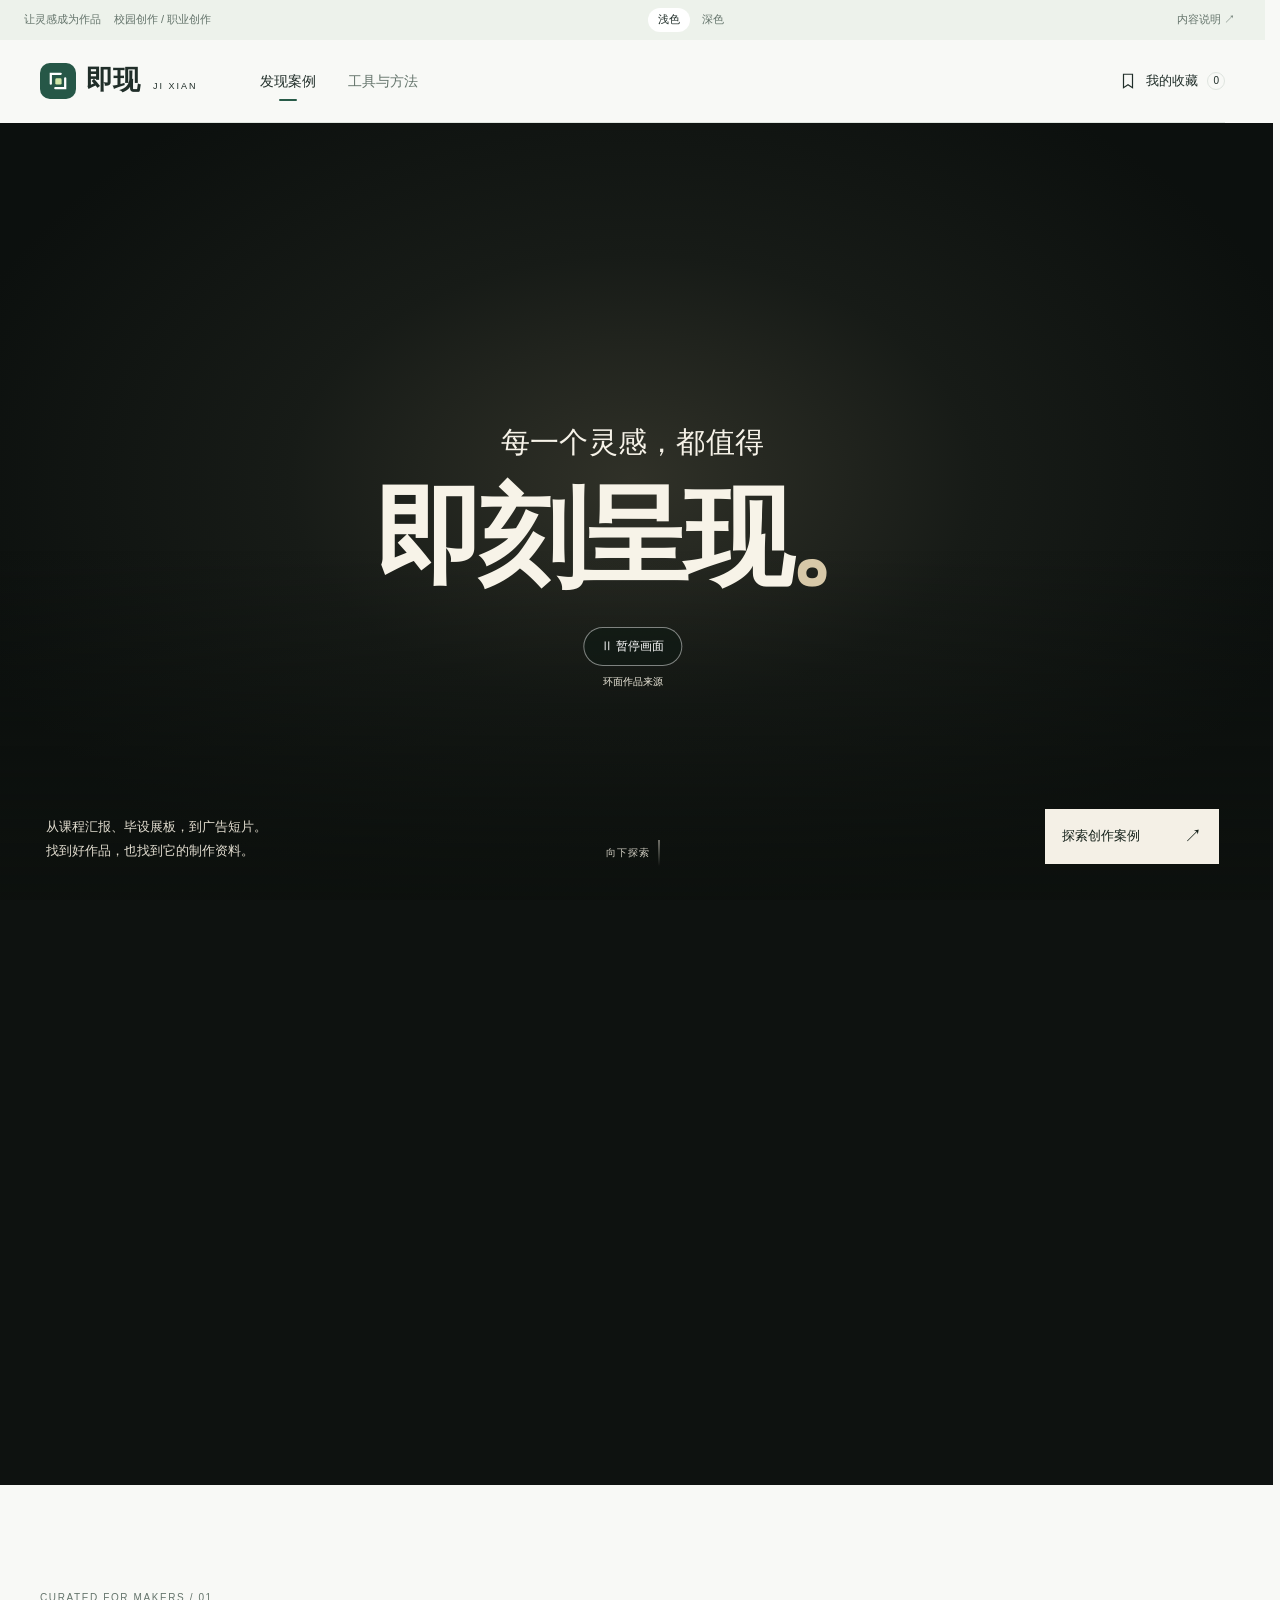
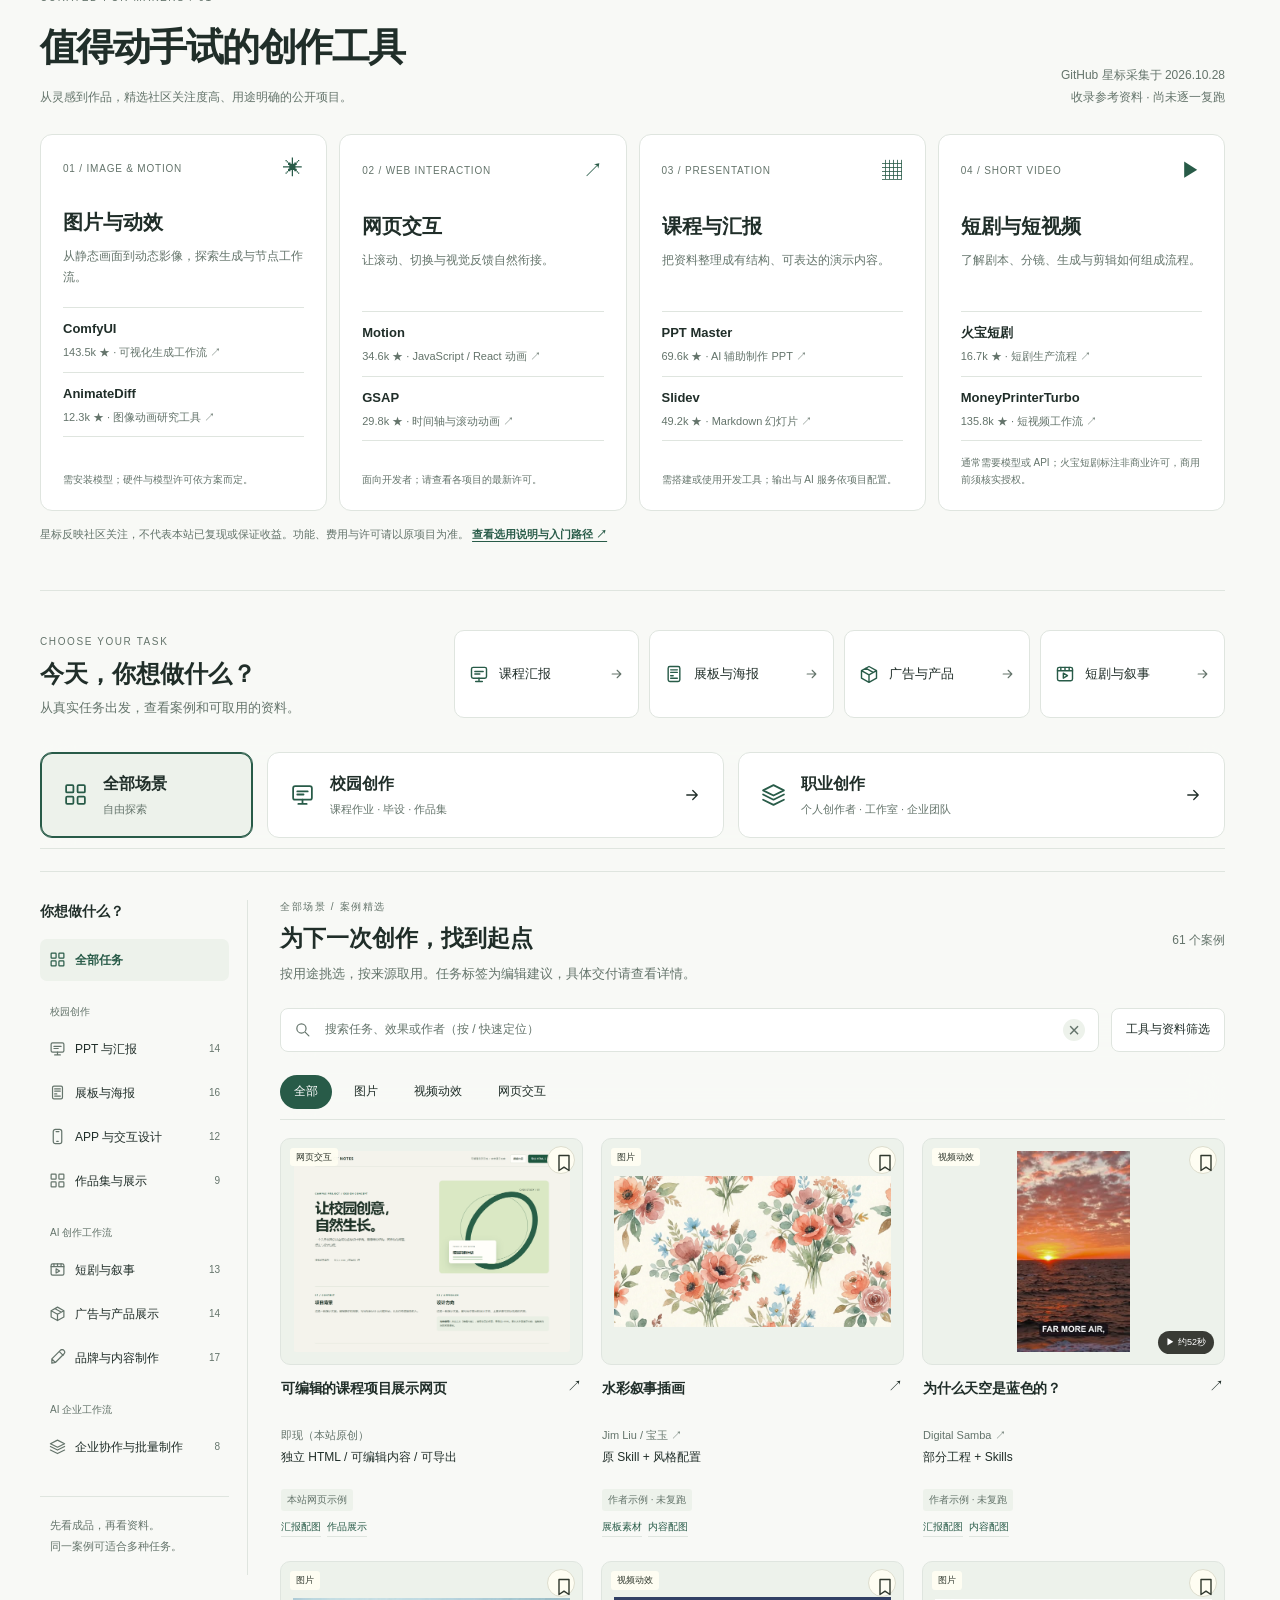
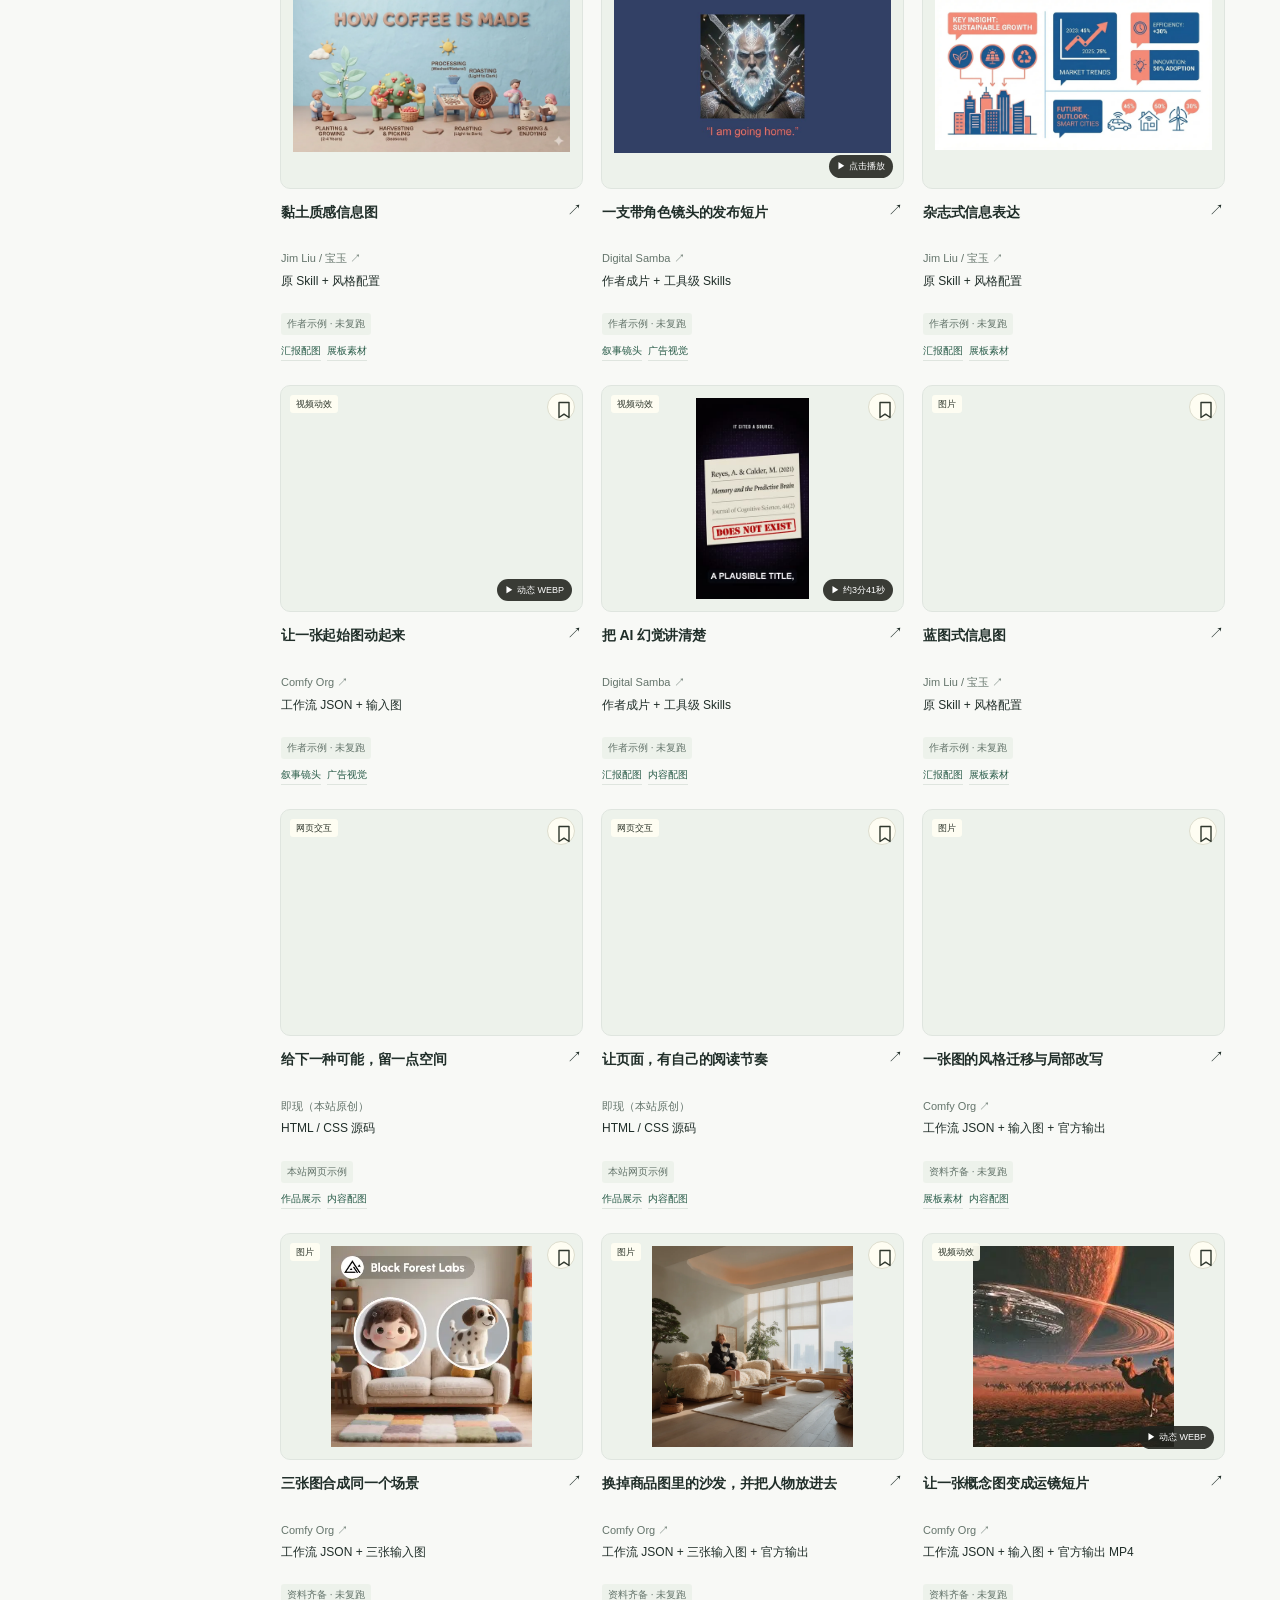
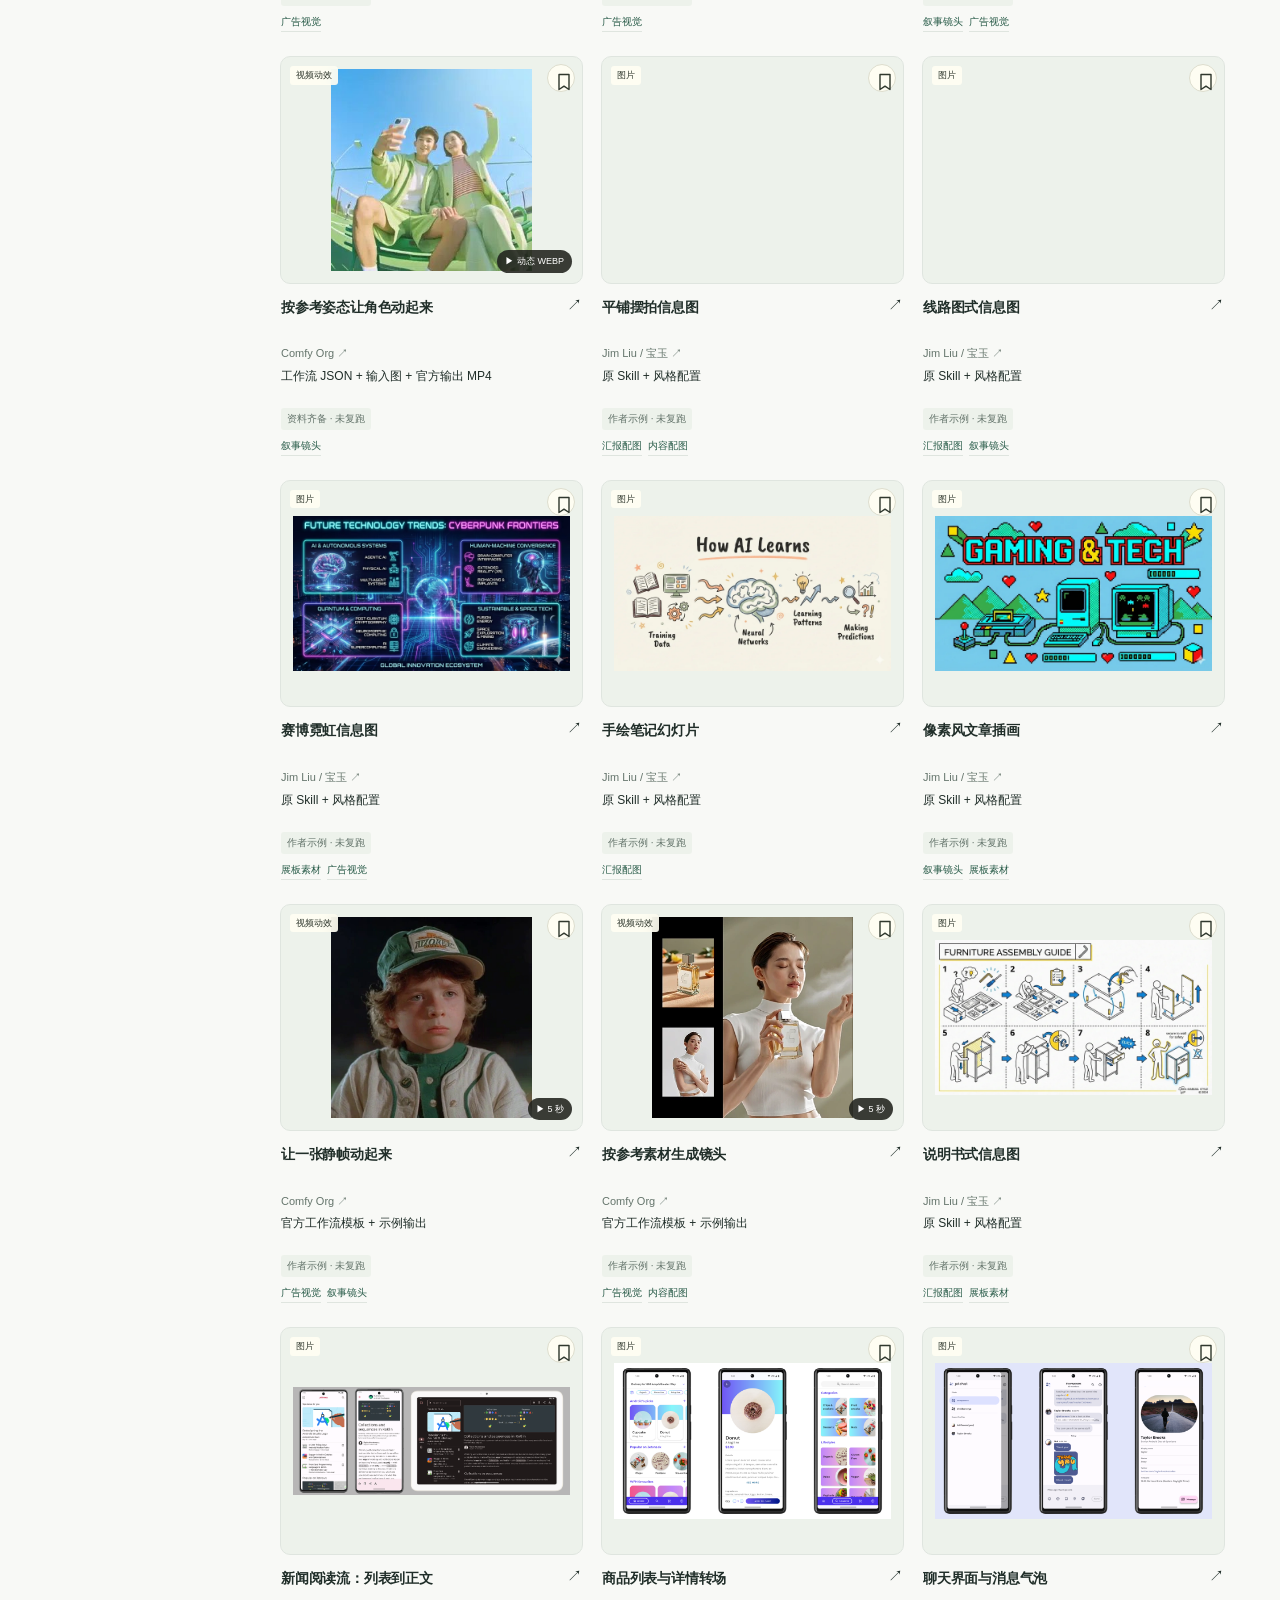
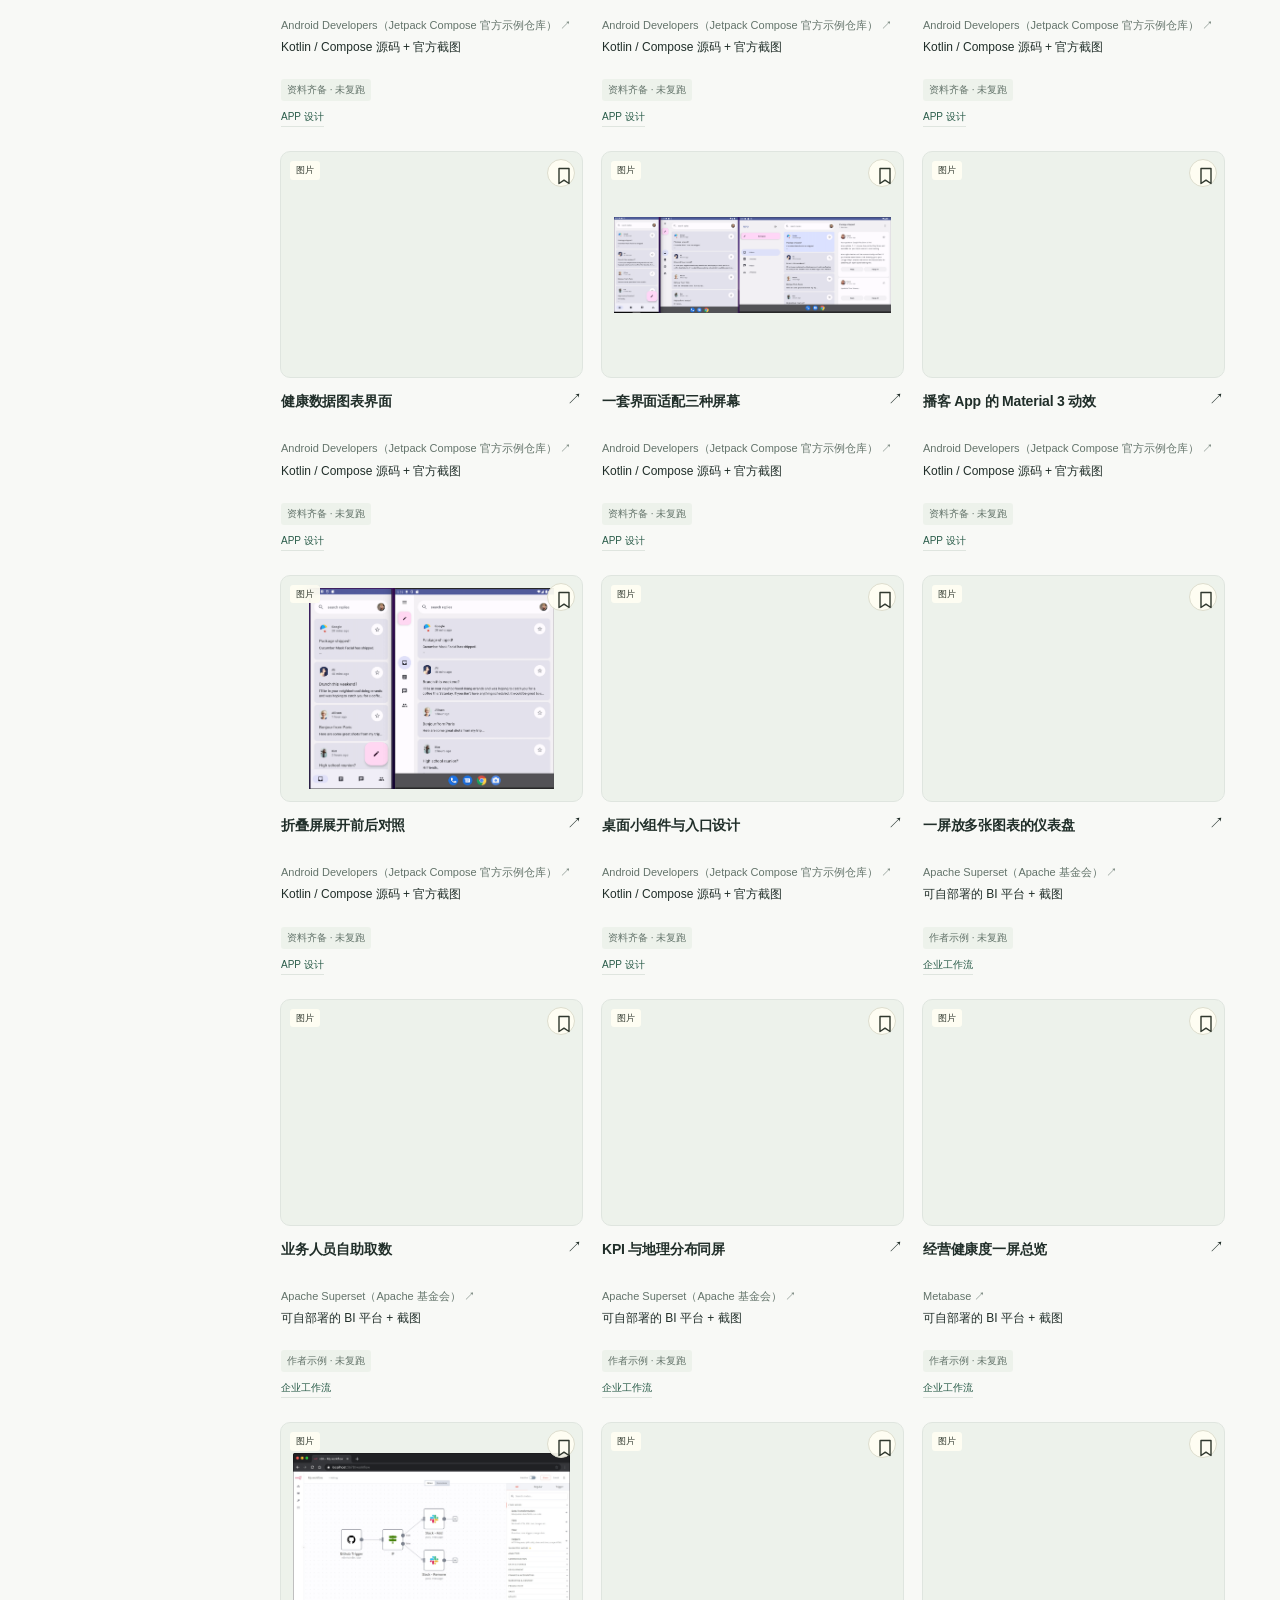
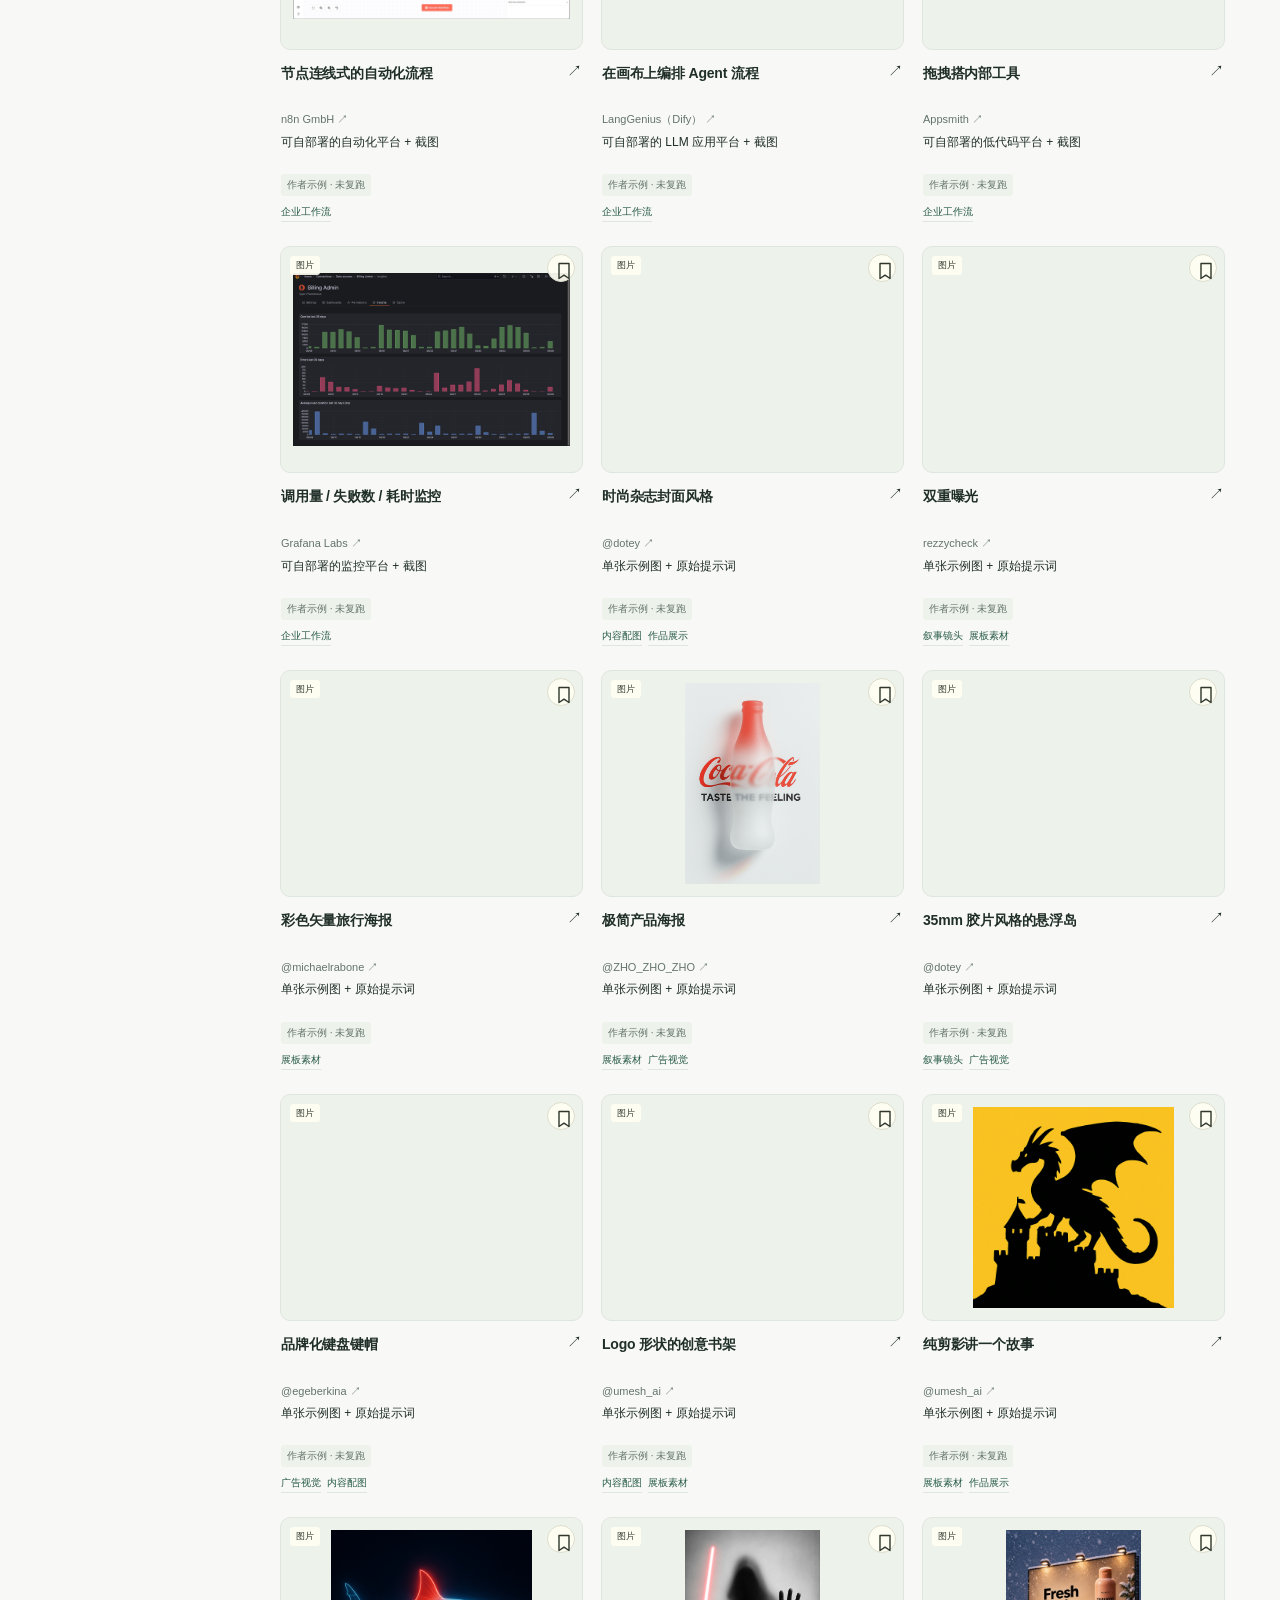
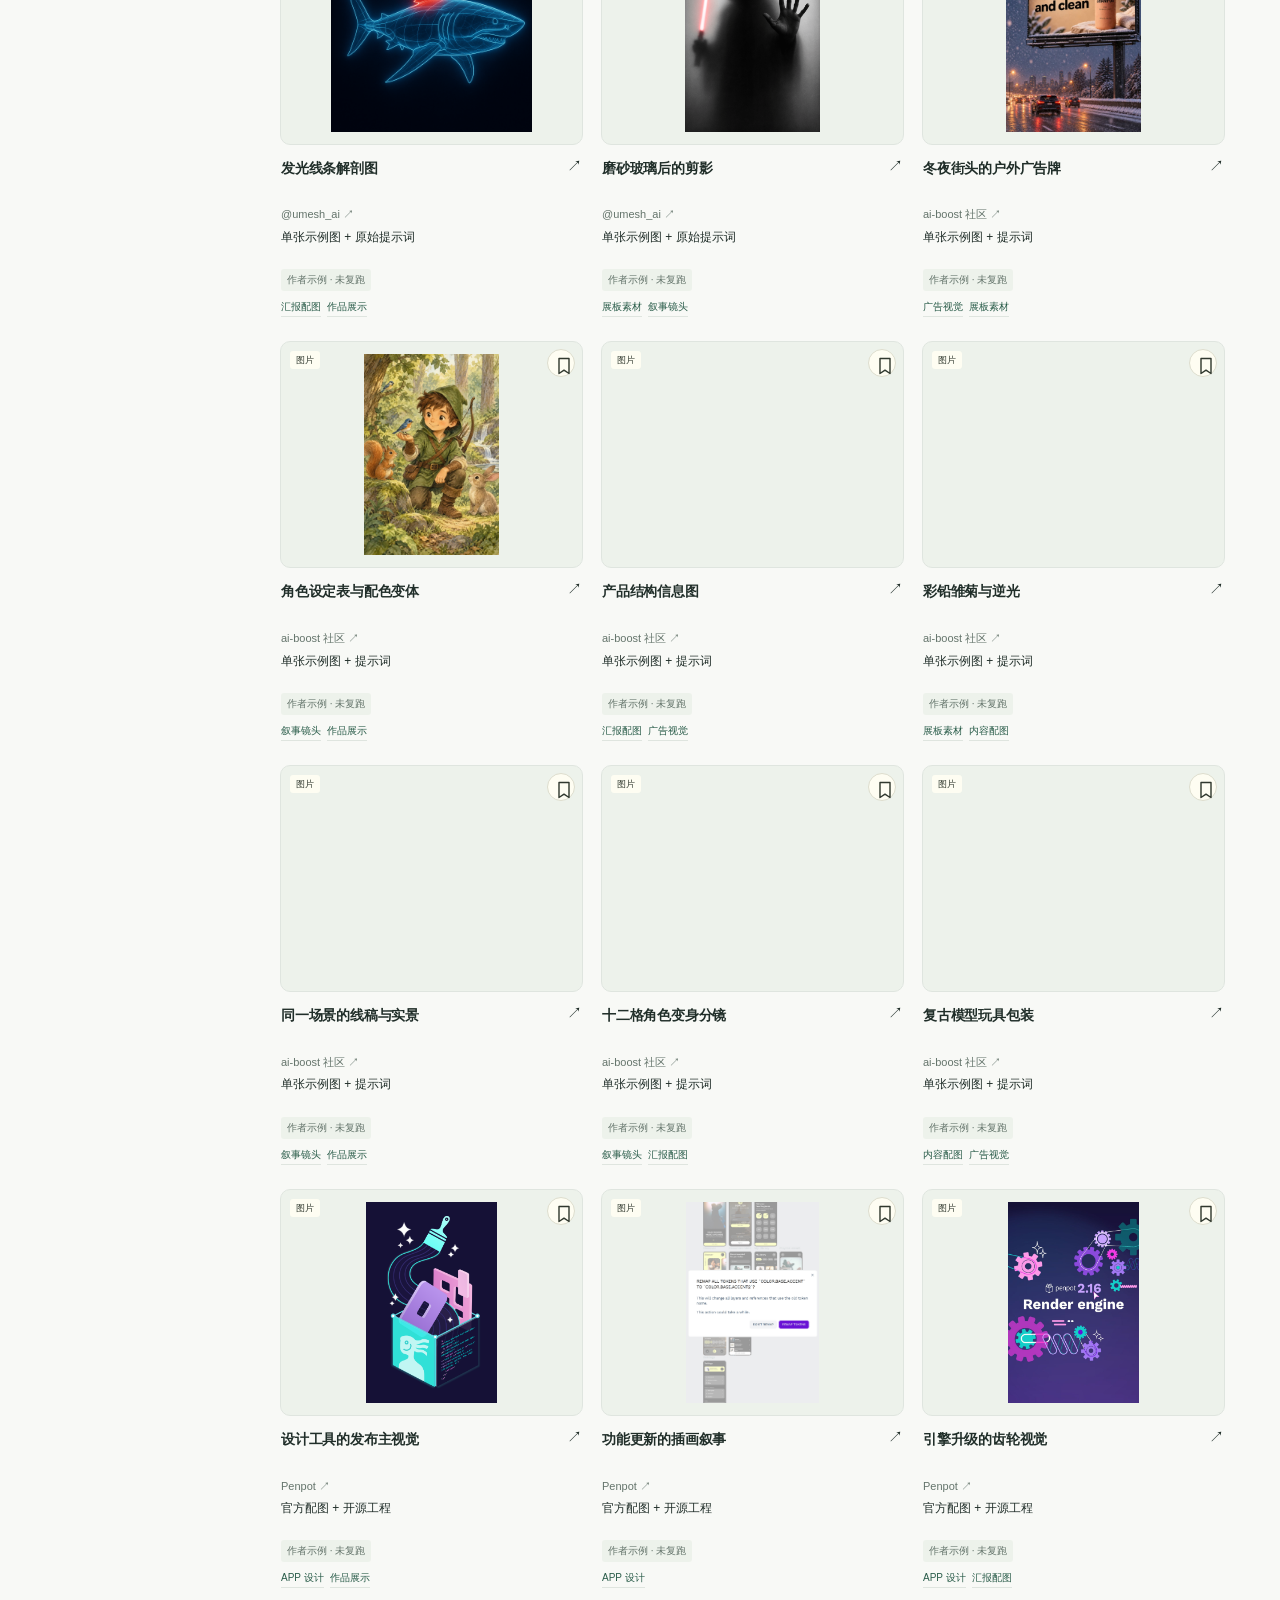
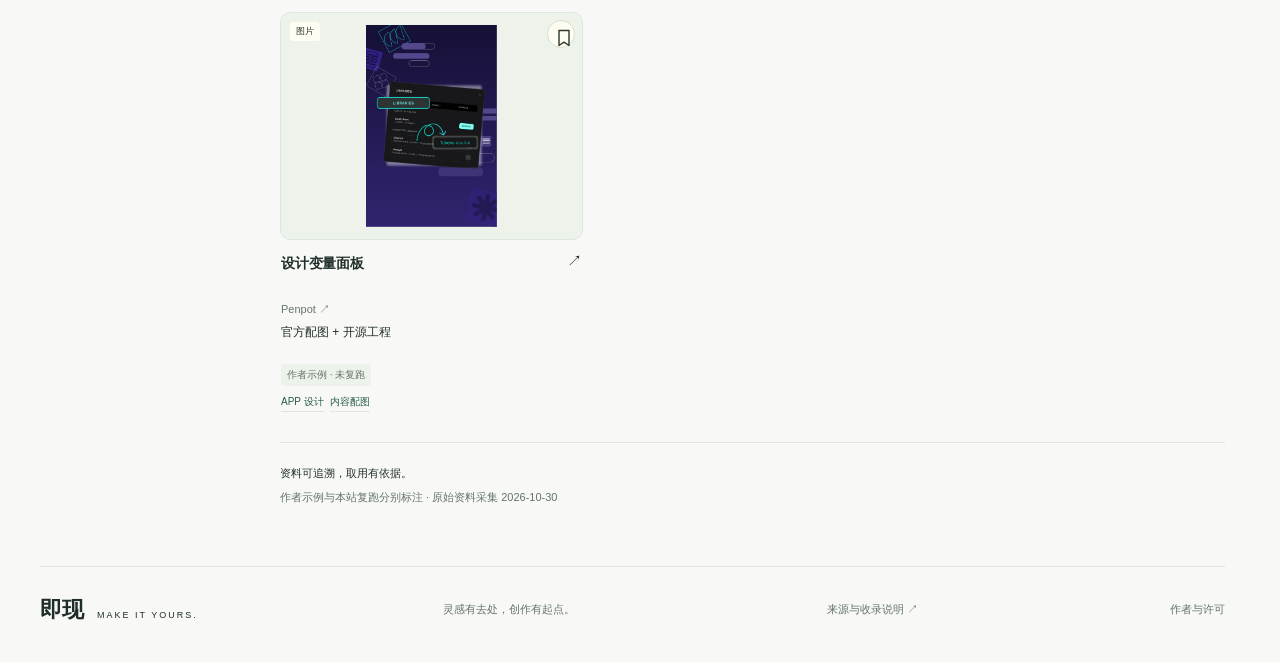
==== commit bab80ad1: "Publish index.html" ====
--- a/index.html
+++ b/index.html
@@ -1,5 +1,5 @@
 <!doctype html>
-<html lang="zh-CN" data-theme="light"><head><meta charset="UTF-8"><meta name="viewport" content="width=device-width,initial-scale=1"><meta name="description" content="即现 · 面向校园与职业创作，按汇报、展板、广告和叙事任务发现案例与可追溯制作资料"><title>即现 · 创作从这里发生</title><link rel="stylesheet" href="styles.css"><link rel="stylesheet" href="source-gallery.css"><link rel="stylesheet" href="task-discovery.css"><link rel="stylesheet" href="hero-ribbon.css"><link rel="stylesheet" href="experience.css"><link rel="icon" type="image/svg+xml" href="assets/jixian-mark.svg"></head>
+<html lang="zh-CN" data-theme="light"><head><meta charset="UTF-8"><meta name="viewport" content="width=device-width,initial-scale=1"><script>try{var p=new URLSearchParams(location.search).get("theme")||localStorage.getItem("jixian-theme")||(matchMedia("(prefers-color-scheme:dark)").matches?"dark":"light");document.documentElement.dataset.theme=p==="dark"?"dark":"light"}catch(e){}</script><meta name="description" content="即现 · 面向校园与职业创作，按汇报、展板、广告和叙事任务发现案例与可追溯制作资料"><title>即现 · 创作从这里发生</title><link rel="stylesheet" href="styles.css"><link rel="stylesheet" href="source-gallery.css"><link rel="stylesheet" href="task-discovery.css"><link rel="stylesheet" href="hero-ribbon.css"><link rel="stylesheet" href="experience.css"><link rel="stylesheet" href="motion.css"><link rel="icon" type="image/svg+xml" href="assets/jixian-mark.svg"></head>
 <body><a class="skip" href="#main">跳转到内容</a>
 <div class="review-bar"><span>让灵感成为作品 <span class="edition">校园创作 / 职业创作</span></span><div class="theme-choices" aria-label="切换视觉方案"><button data-theme-choice="light" aria-pressed="true">浅色</button><button data-theme-choice="dark" aria-pressed="false">深色</button></div><button class="review-help" id="about-demo">内容说明 ↗</button></div>
 <header class="header"><a class="brand" href="#discover"><img class="brand-mark" src="assets/jixian-mark.svg" alt="" width="36" height="36">即现<span class="brand-en">JI XIAN</span></a><nav id="nav" aria-label="主要导航"></nav><a class="saved-link" href="#saved"><svg class="icon" viewBox="0 0 24 24" fill="none" stroke="currentColor" stroke-width="1.6" aria-hidden="true"><path d="M6 3h12v18l-6-4-6 4z"/></svg> 我的收藏 <span id="save-count">0</span></a></header>
--- a/styles.css
+++ b/styles.css
@@ -5,4 +5,127 @@
 @media(max-width:680px){.header,main,.site-footer{margin-left:20px;margin-right:20px}.review-bar{padding:8px 16px;flex-wrap:wrap;gap:8px}.review-bar>span{font-size:10px}.edition{display:none}.review-help{display:none}.theme-choices button{padding:4px 10px;font-size:10px}.header{min-height:106px;position:relative;padding-bottom:43px;padding-top:16px;gap:15px;justify-content:space-between}.brand{font-size:25px}.brand-symbol{font-size:31px}.header nav{position:absolute;bottom:2px;left:0;right:0;gap:0;justify-content:space-between}.header nav a{font-size:11px}.saved-link{font-size:11px}.hero{display:block;padding:32px 0 24px}.hero h1{font-size:41px;letter-spacing:-1px}.hero-aside{margin-top:24px}.hero-aside p{font-size:12px;margin-bottom:13px;max-width:none}.collection-ribbon{padding:12px 0;gap:12px;margin-bottom:20px;font-size:11px}.ribbon-tags{display:none}.toolbar{gap:8px;align-items:start;margin-bottom:18px}.tabs{gap:2px;flex-wrap:nowrap}.tabs button{padding:6px 9px;font-size:11px}.toolbar-right>span{display:none}.filter-button{padding:6px 9px;font-size:11px}.case-card{width:calc((100% - 14px)/2)}.card-info{padding:10px 0 20px}.card-info h2{font-size:12px;line-height:1.6;margin-right:10px}.card-info p{font-size:9px;display:block}.card-info p span:last-child{display:none}.card-arrow{display:none}.card-type{left:7px;top:8px;font-size:8px;padding:2px 5px}.card-save{right:6px;top:6px;width:30px;height:30px;font-size:16px}.video-play{font-size:9px;padding:5px 7px;bottom:8px;right:8px;gap:5px}.lower-note{font-size:10px;display:block}.lower-note span{display:block;margin-top:8px}.site-footer{display:block;margin-top:25px;padding-bottom:25px}.site-footer>span{display:block;margin:13px 0}.detail-grid,.detail-bottom{display:block}.crumb{font-size:11px;padding:20px 0;gap:8px}.detail-visual{min-height:0}.detail-visual iframe{height:630px}.detail-info{padding-top:22px}.detail-info h1{font-size:32px}.detail-bottom{margin-top:35px}.source-box{margin-top:25px}.saved-top{display:block;padding:30px 0}.saved-top h1{font-size:41px}.saved-controls{margin-top:20px}.saved-item{grid-template-columns:100px 1fr;gap:16px}.saved-item img{width:100px;height:120px}.saved-item h2{font-size:13px}.method-row{grid-template-columns:1fr;gap:8px}.methods-intro{padding:35px 0}.methods-intro h1{font-size:36px}}
 .detail-info h1{text-wrap:balance}.preview-open{width:100%;text-align:center}.remove-save:hover{color:var(--text);text-decoration:underline}
 @media(max-width:680px){.card-info h2{font-size:13px}.card-info p{font-size:10px}.card-type{font-size:9px}.hero h1{font-size:38px;line-height:1.18}.hero-aside{margin-top:17px}.hero-aside p{margin-bottom:9px}.hero-aside p br{display:none}}
-@media(prefers-reduced-motion:reduce){*,*::before,*::after{animation:none!important;transition:none!important;scroll-behavior:auto!important}}
+/* Unified Apple-grade motion language & UX polish */
+:root{
+  --ease-out:cubic-bezier(0.22,1,0.36,1);
+  --ease-spring:cubic-bezier(0.34,1.56,0.64,1);
+  --ease-in-out:cubic-bezier(0.4,0,0.2,1);
+  --dur-fast:140ms;
+  --dur-base:240ms;
+  --dur-slow:340ms;
+}
+html.theme-animating body,
+html.theme-animating .header,
+html.theme-animating .review-bar,
+html.theme-animating .scene-switch,
+html.theme-animating .task-sidebar,
+html.theme-animating .discovery-controls,
+html.theme-animating .toolbar,
+html.theme-animating .curated-card,
+html.theme-animating .scene,
+html.theme-animating .source-box,
+html.theme-animating dialog{
+  transition:background-color var(--dur-base) var(--ease-in-out),color var(--dur-base) var(--ease-in-out),border-color var(--dur-base) var(--ease-in-out);
+}
+button,a.primary,a.secondary,.quick-task-list a,.scene,.tabs button,.filter-button,.card-save,.active-filters button{
+  transition:transform var(--dur-fast) var(--ease-out),background-color var(--dur-fast) var(--ease-out),border-color var(--dur-fast) var(--ease-out),color var(--dur-fast) var(--ease-out),opacity var(--dur-fast) var(--ease-out),box-shadow var(--dur-fast) var(--ease-out);
+}
+.primary:active,.secondary:active,.filter-button:active,.tabs button:active,.scene:active,.quick-task-list a:active,.active-filters button:active,.theme-choices button:active{transform:scale(0.97)}
+.card-save:active{transform:scale(0.88)}
+.card-save:hover{transform:scale(1.06)}
+.cover>img{transition:transform 420ms var(--ease-out),opacity var(--dur-base) var(--ease-out)}
+.cover>img.is-loading,.task-grid .cover>img.is-loading{opacity:0}
+.header nav a{transition:color var(--dur-fast) var(--ease-out)}
+.header nav a:after{transition:transform var(--dur-base) var(--ease-spring),opacity var(--dur-fast) var(--ease-out);transform-origin:center}
+@keyframes jx-pop{0%{transform:scale(0.82)}55%{transform:scale(1.12)}100%{transform:scale(1)}}
+.is-popping{animation:jx-pop 280ms var(--ease-spring)}
+@keyframes jx-page-enter{from{opacity:0}to{opacity:1}}
+#main.page-enter{animation:jx-page-enter var(--dur-base) var(--ease-out)}
+.search-clear{display:inline-flex;align-items:center;justify-content:center;width:22px;height:22px;border-radius:50%;font-size:15px;line-height:1;color:var(--muted);background:var(--soft);flex-shrink:0}
+.search-clear:hover{color:var(--text);background:var(--line)}
+.search-clear[hidden]{display:none}
+.filter-button.has-active{border-color:var(--accent);color:var(--accent)}
+.filter-badge{display:inline-flex;align-items:center;justify-content:center;min-width:18px;height:18px;padding:0 5px;border-radius:99px;background:var(--accent);color:var(--on-accent);font-size:10px;font-weight:600;margin-left:5px}
+.active-filters .clear-all{border-style:dashed;color:var(--muted)}
+.active-filters .clear-all:hover{color:var(--text);border-color:var(--text)}
+.saved-item-foot{display:flex;align-items:center;justify-content:space-between;gap:12px;margin-top:6px}
+.note-status{font-size:10px;color:var(--muted);opacity:0;transition:opacity var(--dur-base) var(--ease-out)}
+.note-status.on{opacity:1}
+.toast{display:inline-flex;align-items:center;gap:12px;transform:translate(-50%,14px) scale(0.96);transition:opacity var(--dur-base) var(--ease-out),transform var(--dur-base) var(--ease-out)}
+.toast.show{opacity:1;transform:translate(-50%,0) scale(1);pointer-events:auto}
+.toast-undo{border:1px solid currentColor;border-radius:99px;padding:2px 10px;font-size:11px;font-weight:600;color:inherit;opacity:.92}
+.toast-undo:hover{opacity:1}
+dialog{transition:opacity var(--dur-base) var(--ease-out),transform var(--dur-base) var(--ease-out),overlay var(--dur-base) allow-discrete,display var(--dur-base) allow-discrete;opacity:0;transform:translateY(10px) scale(0.98)}
+dialog[open]{opacity:1;transform:translateY(0) scale(1)}
+@starting-style{dialog[open]{opacity:0;transform:translateY(10px) scale(0.98)}}
+dialog::backdrop{transition:opacity var(--dur-base) var(--ease-out),overlay var(--dur-base) allow-discrete,display var(--dur-base) allow-discrete;opacity:0}
+dialog[open]::backdrop{opacity:1}
+@starting-style{dialog[open]::backdrop{opacity:0}}
+
+/* Frosted-glass sticky bars, tactile cards, scroll reveal, and back-to-top */
+.scene-switch,.discovery-controls,.toolbar{
+  background:color-mix(in srgb,var(--bg) 84%,transparent)!important;
+  backdrop-filter:saturate(180%) blur(16px);
+  -webkit-backdrop-filter:saturate(180%) blur(16px);
+}
+.curated-card{
+  transition:transform var(--dur-base) var(--ease-out),border-color var(--dur-base) var(--ease-out),box-shadow var(--dur-base) var(--ease-out),opacity var(--dur-slow) var(--ease-out);
+}
+.curated-card:hover{
+  transform:translateY(-3px);
+  border-color:color-mix(in srgb,var(--accent) 45%,var(--line));
+  box-shadow:0 12px 28px rgba(0,0,0,.06);
+}
+.task-grid .case-card{
+  border-radius:14px;
+  transition:transform var(--dur-base) var(--ease-out),opacity var(--dur-slow) var(--ease-out)!important;
+}
+.task-grid .case-card .cover{
+  transition:border-color var(--dur-base) var(--ease-out),box-shadow var(--dur-base) var(--ease-out),transform var(--dur-base) var(--ease-out);
+}
+.task-grid .case-card:hover .cover{
+  border-color:color-mix(in srgb,var(--accent) 42%,var(--line));
+  box-shadow:0 14px 30px rgba(0,0,0,.07);
+  transform:translateY(-3px);
+}
+.task-grid .case-card .card-arrow{
+  display:inline-block;
+  transition:transform var(--dur-fast) var(--ease-out),color var(--dur-fast) var(--ease-out);
+}
+.task-grid .case-card:hover .card-arrow{
+  transform:translate(2px,-2px);
+  color:var(--accent);
+}
+.curated-card,.quick-task-list a,.task-grid .case-card{
+  opacity:0;
+  transform:translateY(14px);
+}
+.curated-card.is-revealed,.quick-task-list a.is-revealed,.task-grid .case-card.is-revealed{
+  opacity:1;
+  transform:translateY(0);
+  transition-delay:var(--reveal-delay,0ms);
+}
+.detail-grid,.detail-bottom{
+  animation:jx-detail-in var(--dur-slow) var(--ease-out);
+}
+@keyframes jx-detail-in{
+  from{opacity:0;transform:translateY(10px)}
+  to{opacity:1;transform:translateY(0)}
+}
+.back-to-top{
+  position:fixed;right:24px;bottom:24px;z-index:45;
+  padding:9px 15px;border-radius:99px;
+  background:color-mix(in srgb,var(--surface) 88%,transparent);
+  border:1px solid var(--line);
+  color:var(--text);font-size:12px;font-weight:500;
+  backdrop-filter:saturate(180%) blur(14px);
+  -webkit-backdrop-filter:saturate(180%) blur(14px);
+  box-shadow:0 8px 24px rgba(0,0,0,.1);
+  opacity:0;transform:translateY(12px) scale(0.94);pointer-events:none;
+  transition:opacity var(--dur-base) var(--ease-out),transform var(--dur-base) var(--ease-out),border-color var(--dur-fast) var(--ease-out);
+}
+.back-to-top.show{opacity:1;transform:translateY(0) scale(1);pointer-events:auto}
+.back-to-top:hover{border-color:var(--accent);color:var(--accent)}
+.back-to-top:active{transform:scale(0.95)}
+@media(max-width:700px){.back-to-top{right:16px;bottom:16px;padding:8px 13px;font-size:11px}}
+@media(prefers-reduced-motion:reduce){*,*::before,*::after{animation:none!important;transition:none!important;scroll-behavior:auto!important}.curated-card,.quick-task-list a,.task-grid .case-card{opacity:1!important;transform:none!important}}
--- a/hero-ribbon.css
+++ b/hero-ribbon.css
@@ -13,8 +13,9 @@
 .hero-message-next{opacity:clamp(0,calc((var(--hero-progress) - .32)*2.6),1);transform:translateY(calc((1 - var(--hero-progress)) * 12px))}
 .hero-bottom{position:absolute;z-index:4;left:clamp(24px,4.2vw,64px);right:clamp(24px,4.2vw,64px);bottom:36px;display:flex;align-items:flex-end;justify-content:space-between;gap:24px}
 .hero-bottom p{font-size:13px;line-height:1.9;margin:0;color:#e2ddd0}
-.hero-explore{display:inline-flex;justify-content:space-between;align-items:center;gap:28px;min-width:174px;min-height:48px;padding:12px 16px;background:#f4f0e6;color:#142019;border:1px solid #f4f0e6;font-size:13px;transition:background .2s,color .2s}
-.hero-explore:hover{background:#d6e7be;border-color:#d6e7be}.hero-explore span{font-size:18px}.hero-explore:focus-visible{outline:3px solid #d6e7be;outline-offset:4px}
-.hero-scroll{position:absolute;left:50%;bottom:34px;z-index:4;display:flex;align-items:center;gap:8px;transform:translateX(-50%);font-size:10px;color:#d3d0c4;letter-spacing:.1em;pointer-events:none}.hero-scroll i{width:1px;height:26px;background:linear-gradient(#d3d0c4,transparent)}
+.hero-explore{display:inline-flex;justify-content:space-between;align-items:center;gap:28px;min-width:174px;min-height:48px;padding:12px 16px;background:#f4f0e6;color:#142019;border:1px solid #f4f0e6;font-size:13px;transition:background .2s var(--ease-out,ease),color .2s var(--ease-out,ease),transform 140ms var(--ease-out,ease)}
+.hero-explore:hover{background:#d6e7be;border-color:#d6e7be}.hero-explore:active{transform:scale(0.97)}.hero-explore span{font-size:18px;transition:transform 180ms var(--ease-out,ease)}.hero-explore:hover span{transform:translateX(3px)}.hero-explore:focus-visible{outline:3px solid #d6e7be;outline-offset:4px}
+.hero-scroll{position:absolute;left:50%;bottom:34px;z-index:4;display:flex;align-items:center;gap:8px;transform:translateX(-50%);font-size:10px;color:#d3d0c4;letter-spacing:.1em;pointer-events:none;opacity:clamp(0,calc(1 - var(--hero-progress) * 8),1);transition:opacity .18s linear}.hero-scroll i{width:1px;height:26px;background:linear-gradient(#d3d0c4,transparent)}
 @media(max-width:700px){.task-hero.hero-scene{height:calc(155svh - var(--hero-header-offset));min-height:760px;margin-bottom:20px}.hero-stage{height:calc(100svh - var(--hero-header-offset));min-height:540px}.hero-message{padding:0 15px}.hero-message p{font-size:19px;margin-bottom:10px}.hero-message h1,.hero-large{font-size:clamp(43px,11.4vw,64px);letter-spacing:-.055em;line-height:1.25}.hero-bottom{left:20px;right:20px;bottom:25px;display:flex;align-items:flex-start;flex-direction:column;gap:16px}.hero-bottom p{font-size:11px}.hero-explore{min-height:43px;min-width:155px;font-size:12px}.hero-scroll{left:auto;right:22px;bottom:30px;transform:none}.hero-fallback{inset:14% -52%;border-width:80px}}
 @media(prefers-reduced-motion:reduce){.task-hero.hero-scene{height:calc(100svh - var(--hero-header-offset));min-height:560px}.hero-message-first{opacity:1;transform:none}.hero-message-next{opacity:0;transform:none}.hero-explore{transition:none}}
+.hero-controls{position:absolute;z-index:5;left:50%;top:calc(50% + clamp(85px,9vw,140px));transform:translateX(-50%);display:flex;flex-direction:column;align-items:center;gap:8px;color:#f7f3e8}.hero-controls button{border:1px solid #ffffff75;border-radius:99px;padding:9px 17px;background:#111a15b3;color:#fff;font-size:12px;white-space:nowrap;cursor:pointer}.hero-controls button:hover{background:#f7f3e8;color:#17231c}.hero-controls button:focus-visible,.hero-controls summary:focus-visible{outline:3px solid #d6e7be;outline-offset:3px}.hero-controls details{position:relative;font-size:10px;text-align:center}.hero-controls summary{cursor:pointer;color:#f0ecde;list-style:none}.hero-controls summary::-webkit-details-marker{display:none}.hero-controls details div{position:absolute;left:50%;transform:translateX(-50%);top:22px;width:210px;max-height:180px;overflow:auto;padding:8px 14px;background:#18201dec;border:1px solid #ffffff44;border-radius:8px;text-align:left}.hero-controls details a{display:block;padding:4px;color:#fff}.hero-no-webgl .hero-controls{display:none}@media(max-width:700px){.hero-controls{top:calc(50% + 100px)}.hero-controls button{font-size:11px;padding:8px 14px}}
--- a/experience.css
+++ b/experience.css
@@ -1 +1,15 @@
 .quick-tasks{display:grid;grid-template-columns:1fr 2fr;align-items:center;gap:28px;padding:38px 0 24px}.quick-tasks h2{font-size:24px;line-height:1.35;margin:7px 0}.quick-tasks p{font-size:13px;color:var(--muted);margin:0}.quick-task-list{display:grid;grid-template-columns:repeat(4,minmax(0,1fr));gap:10px}.quick-task-list a{min-height:88px;display:flex;align-items:center;gap:10px;background:var(--surface);border:1px solid var(--line);border-radius:10px;padding:14px;color:var(--text);font-size:13px;transition:border-color .18s,transform .18s}.quick-task-list a:hover{border-color:var(--accent);transform:translateY(-2px)}.quick-task-list a[aria-current=page]{border-color:var(--accent);background:var(--soft)}.quick-task-list a span{flex:1;line-height:1.5}.quick-task-list a .icon:first-child{color:var(--accent)}.quick-task-list a .icon:last-child{width:15px;color:var(--muted)}.detail-info .specs>div{font-size:13px;line-height:1.8;grid-template-columns:82px minmax(0,1fr)}.detail-info .specs dd{white-space:pre-line}.detail-info .summary{font-size:14px}.detail-info .badge{font-size:11px}.example-steps-title{margin-top:32px}.card-info h2{line-height:1.6}.task-grid .card-info .delivery-label{font-size:12px}.task-grid .case-status{font-size:10px}@media(max-width:1000px){.quick-tasks{grid-template-columns:1fr;gap:15px}.quick-task-list{grid-template-columns:repeat(4,minmax(0,1fr))}}@media(max-width:700px){.quick-tasks{padding:24px 0 14px}.quick-tasks h2{font-size:21px}.quick-tasks p{font-size:12px}.quick-task-list{grid-template-columns:repeat(2,minmax(0,1fr));gap:8px}.quick-task-list a{min-height:58px;padding:10px;font-size:12px}.detail-info .specs>div{font-size:12px;grid-template-columns:76px minmax(0,1fr)}.task-grid .card-info .delivery-label{font-size:11px}}@media(prefers-reduced-motion:reduce){.quick-task-list a{transition:none}.quick-task-list a:hover{transform:none}}
+.curated{padding:72px 0 45px;border-bottom:1px solid var(--line)}
+.curated-heading{display:flex;justify-content:space-between;align-items:end;gap:24px;margin-bottom:26px}
+.curated-heading h2{font-size:clamp(27px,3vw,40px);letter-spacing:-.04em;margin:9px 0;font-weight:600}
+.curated-heading p,.curated-note,.curated-foot{color:var(--muted);font-size:12px;line-height:1.8;margin:0}
+.curated-note{text-align:right;flex-shrink:0}.curated-grid{display:grid;grid-template-columns:repeat(4,minmax(0,1fr));gap:12px}
+.curated-card{display:flex;flex-direction:column;min-height:316px;padding:22px;border-radius:12px;background:var(--surface);border:1px solid var(--line)}
+.curated-index{display:flex;justify-content:space-between;align-items:center;color:var(--muted);font:10px Arial,sans-serif;letter-spacing:.08em}.curated-index span:last-child{font-size:20px;color:var(--accent)}
+.curated-card h3{font-size:20px;margin:26px 0 8px;font-weight:600}.curated-card>p{font-size:12px;color:var(--muted);line-height:1.75;min-height:43px;margin:0 0 18px}
+.curated-links{border-top:1px solid var(--line);margin-bottom:14px}.curated-links a{display:flex;flex-direction:column;gap:4px;border-bottom:1px solid var(--line);padding:11px 0;color:var(--text);transition:color .18s}.curated-links a:hover{color:var(--accent)}.curated-links strong{font-size:13px}.curated-links span{font-size:11px;line-height:1.5;color:var(--muted)}.curated-card small{font-size:10px;color:var(--muted);line-height:1.65;margin-top:auto}.curated-foot{margin-top:14px;font-size:11px}
+@media(max-width:1050px){.curated-grid{grid-template-columns:repeat(2,minmax(0,1fr))}.curated-card{min-height:285px}}
+@media(max-width:600px){.curated{padding:42px 0 28px}.curated-heading{align-items:start;display:block}.curated-heading h2{font-size:25px}.curated-note{margin-top:12px;text-align:left;font-size:10px}.curated-grid{gap:8px}.curated-card{padding:15px;min-height:0}.curated-card h3{font-size:16px;margin:18px 0 7px}.curated-card>p{font-size:11px;min-height:0}.curated-index{font-size:9px;letter-spacing:0}.curated-links strong{font-size:12px}.curated-links span,.curated-card small{font-size:10px;overflow-wrap:anywhere}}
+@media(max-width:370px){.curated-grid{grid-template-columns:1fr}}
+@media(prefers-reduced-motion:reduce){.curated-links a{transition:none}}
+.curated-foot a{color:var(--accent);font-weight:600;text-decoration:underline;text-underline-offset:3px;white-space:nowrap}
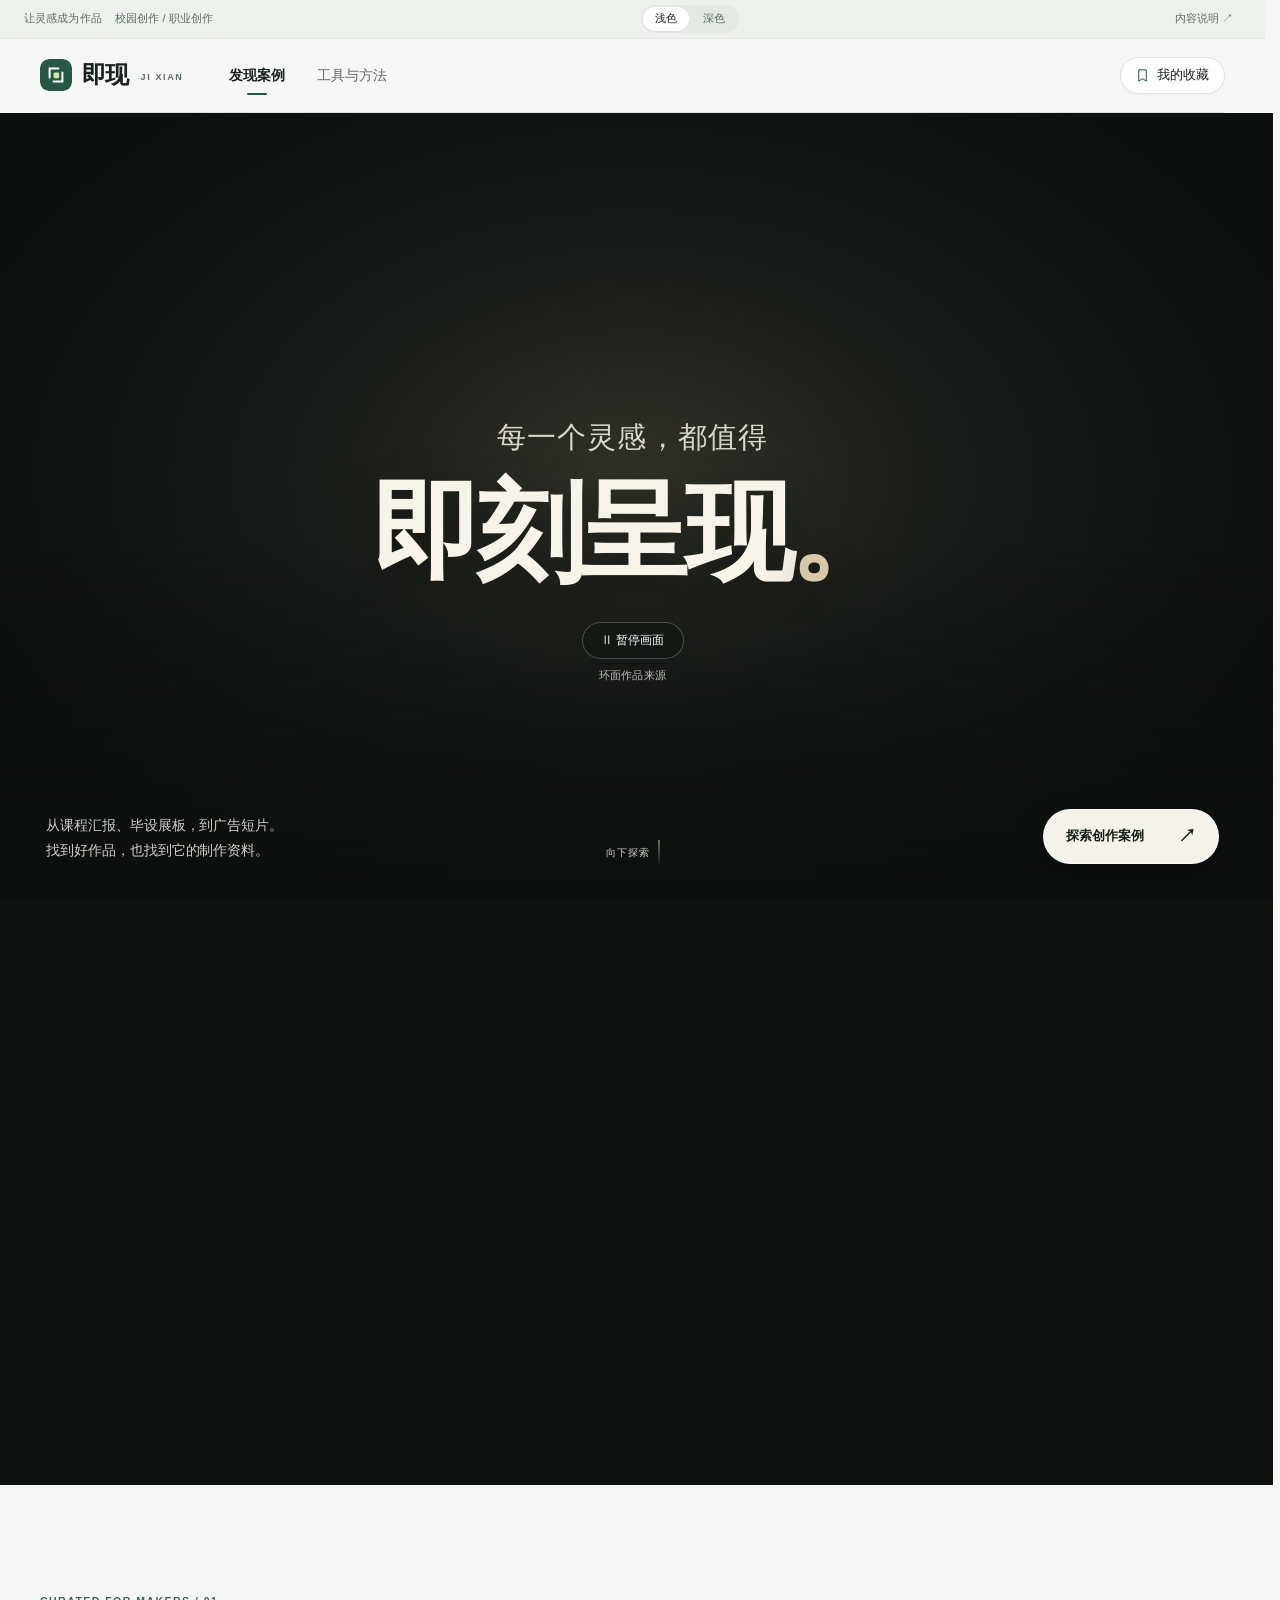
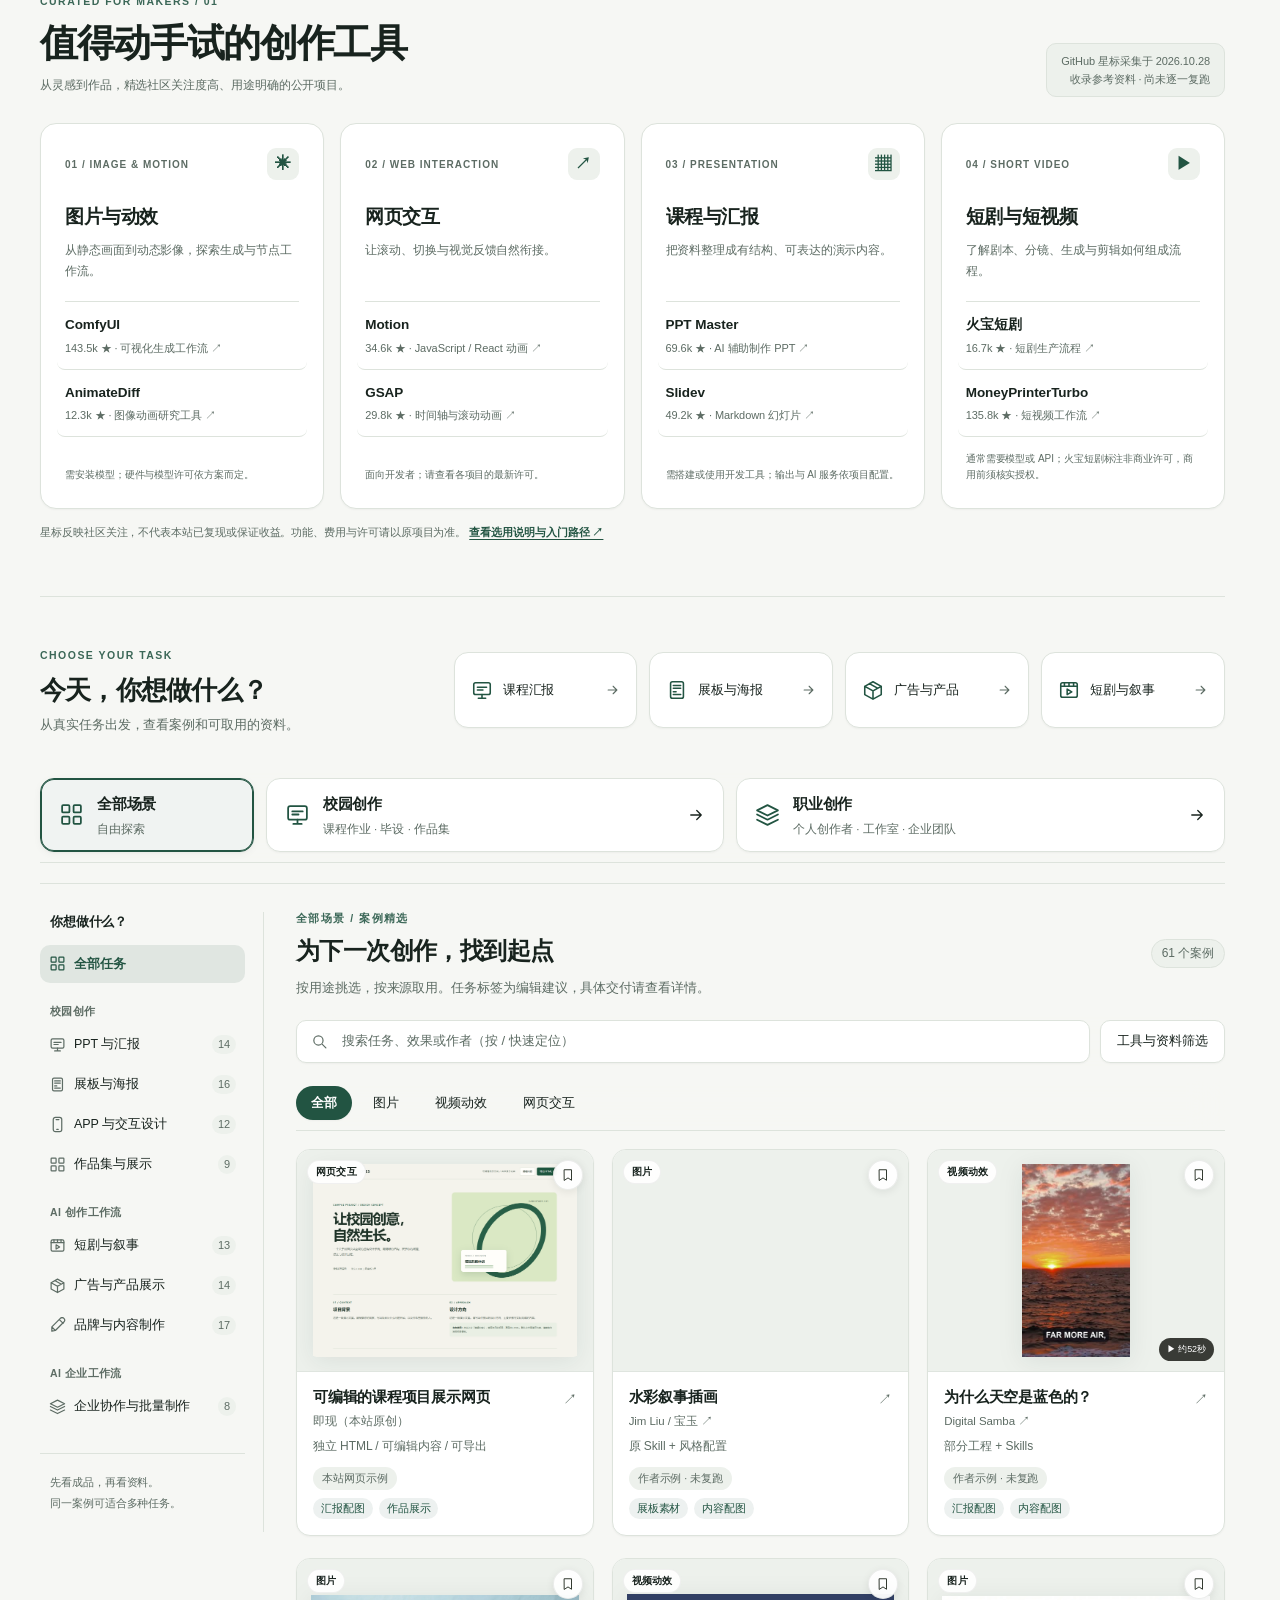
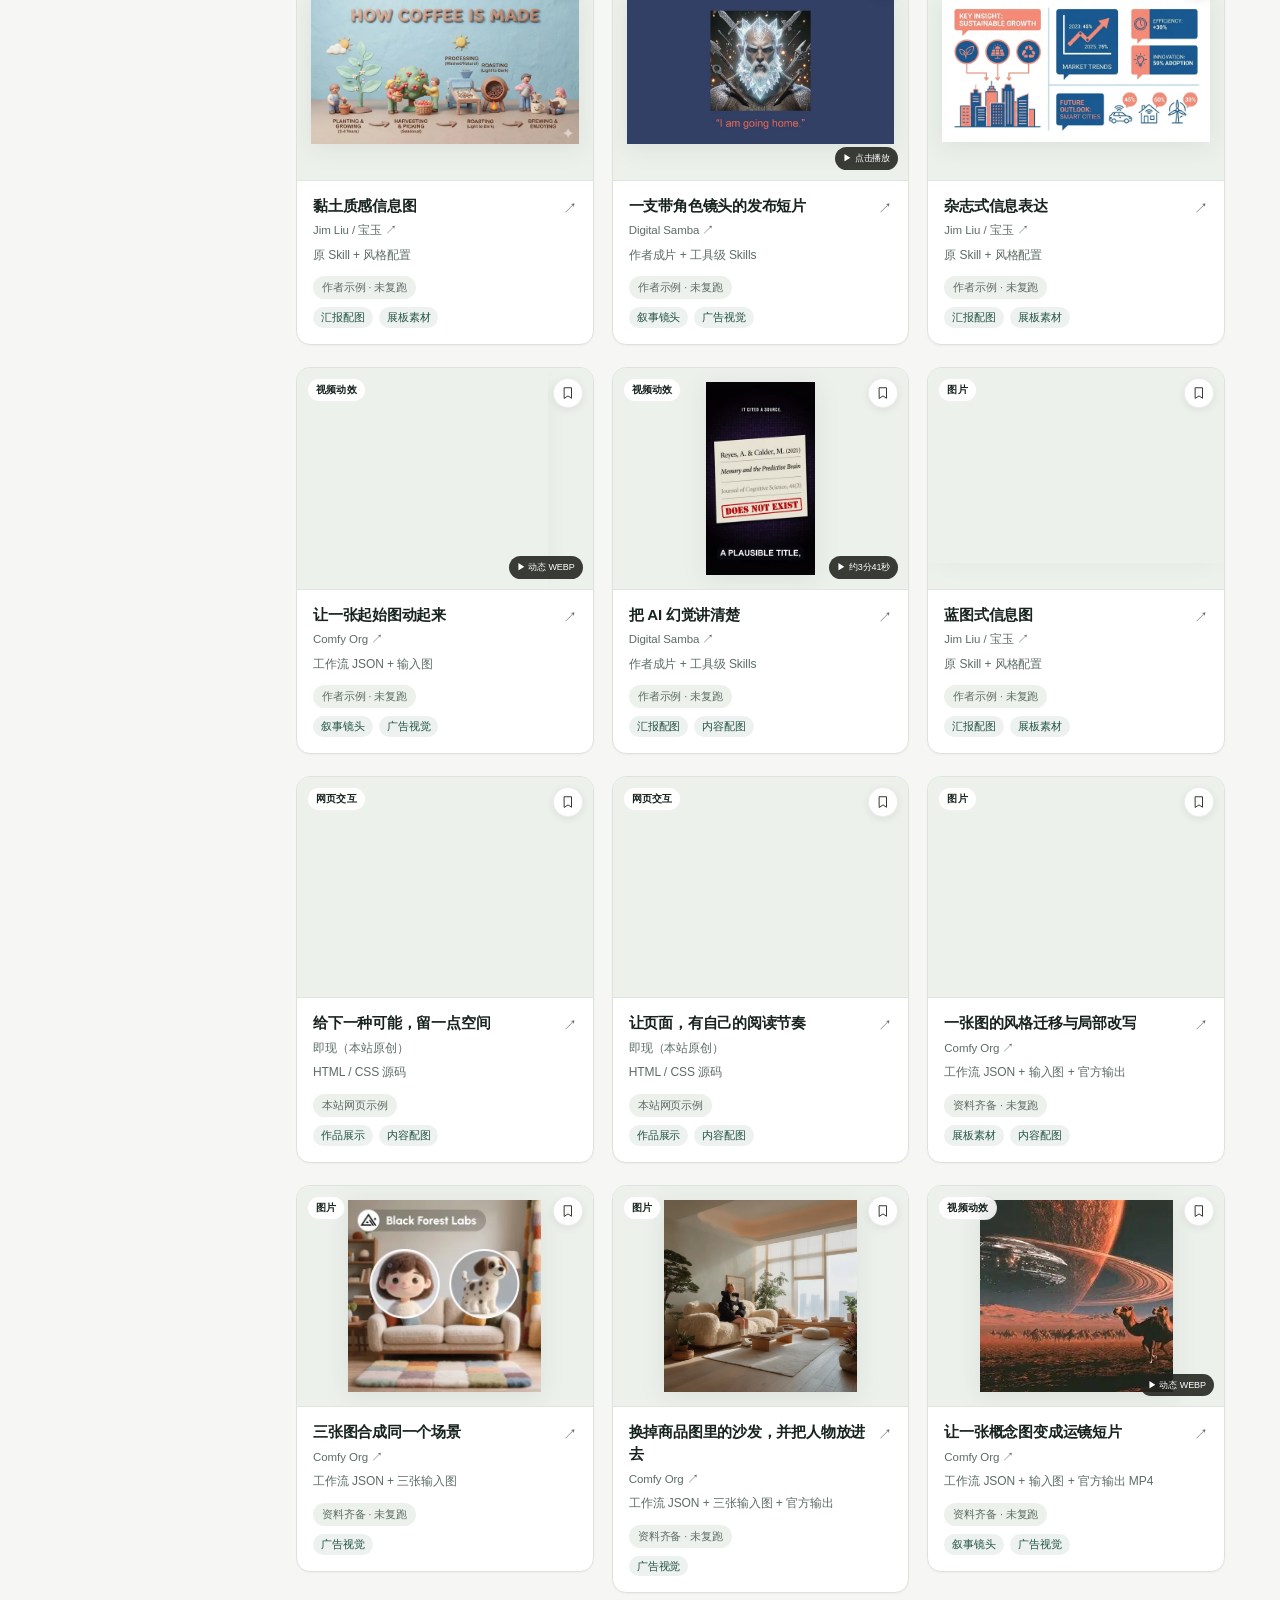
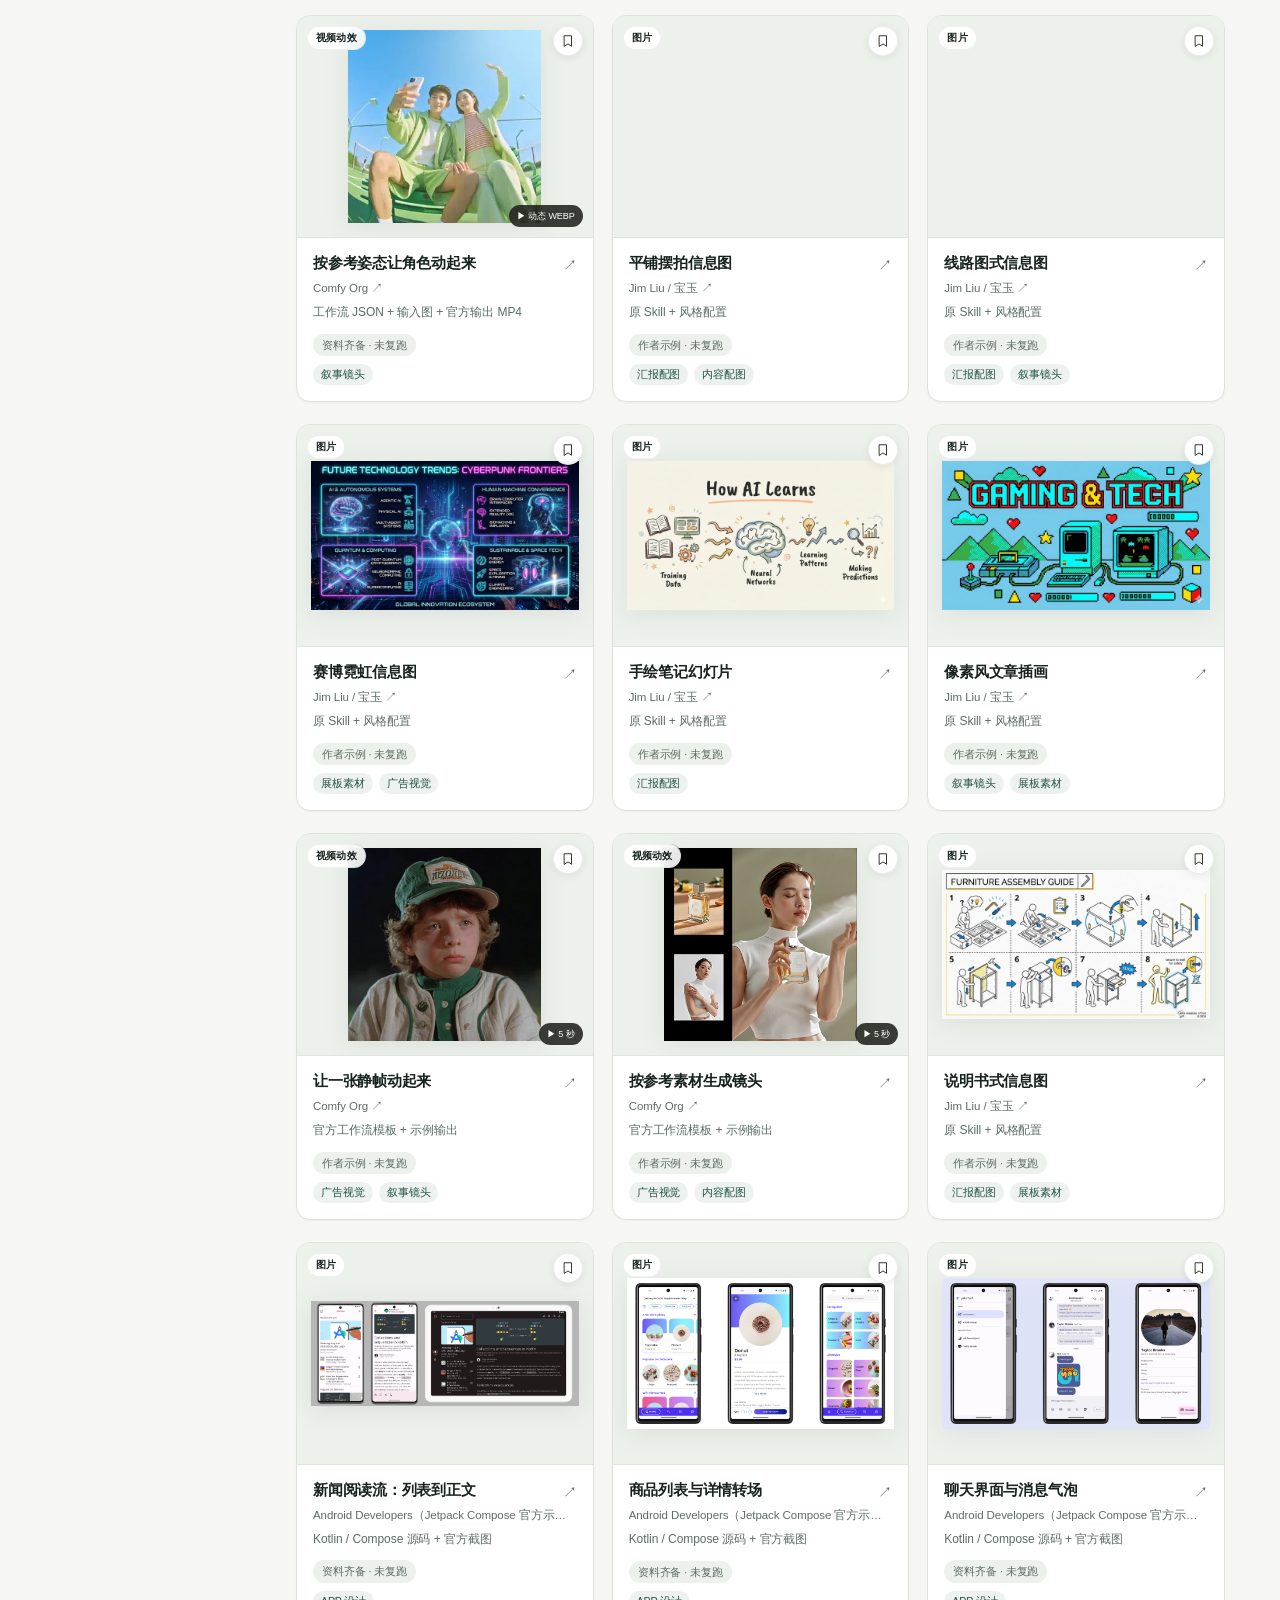
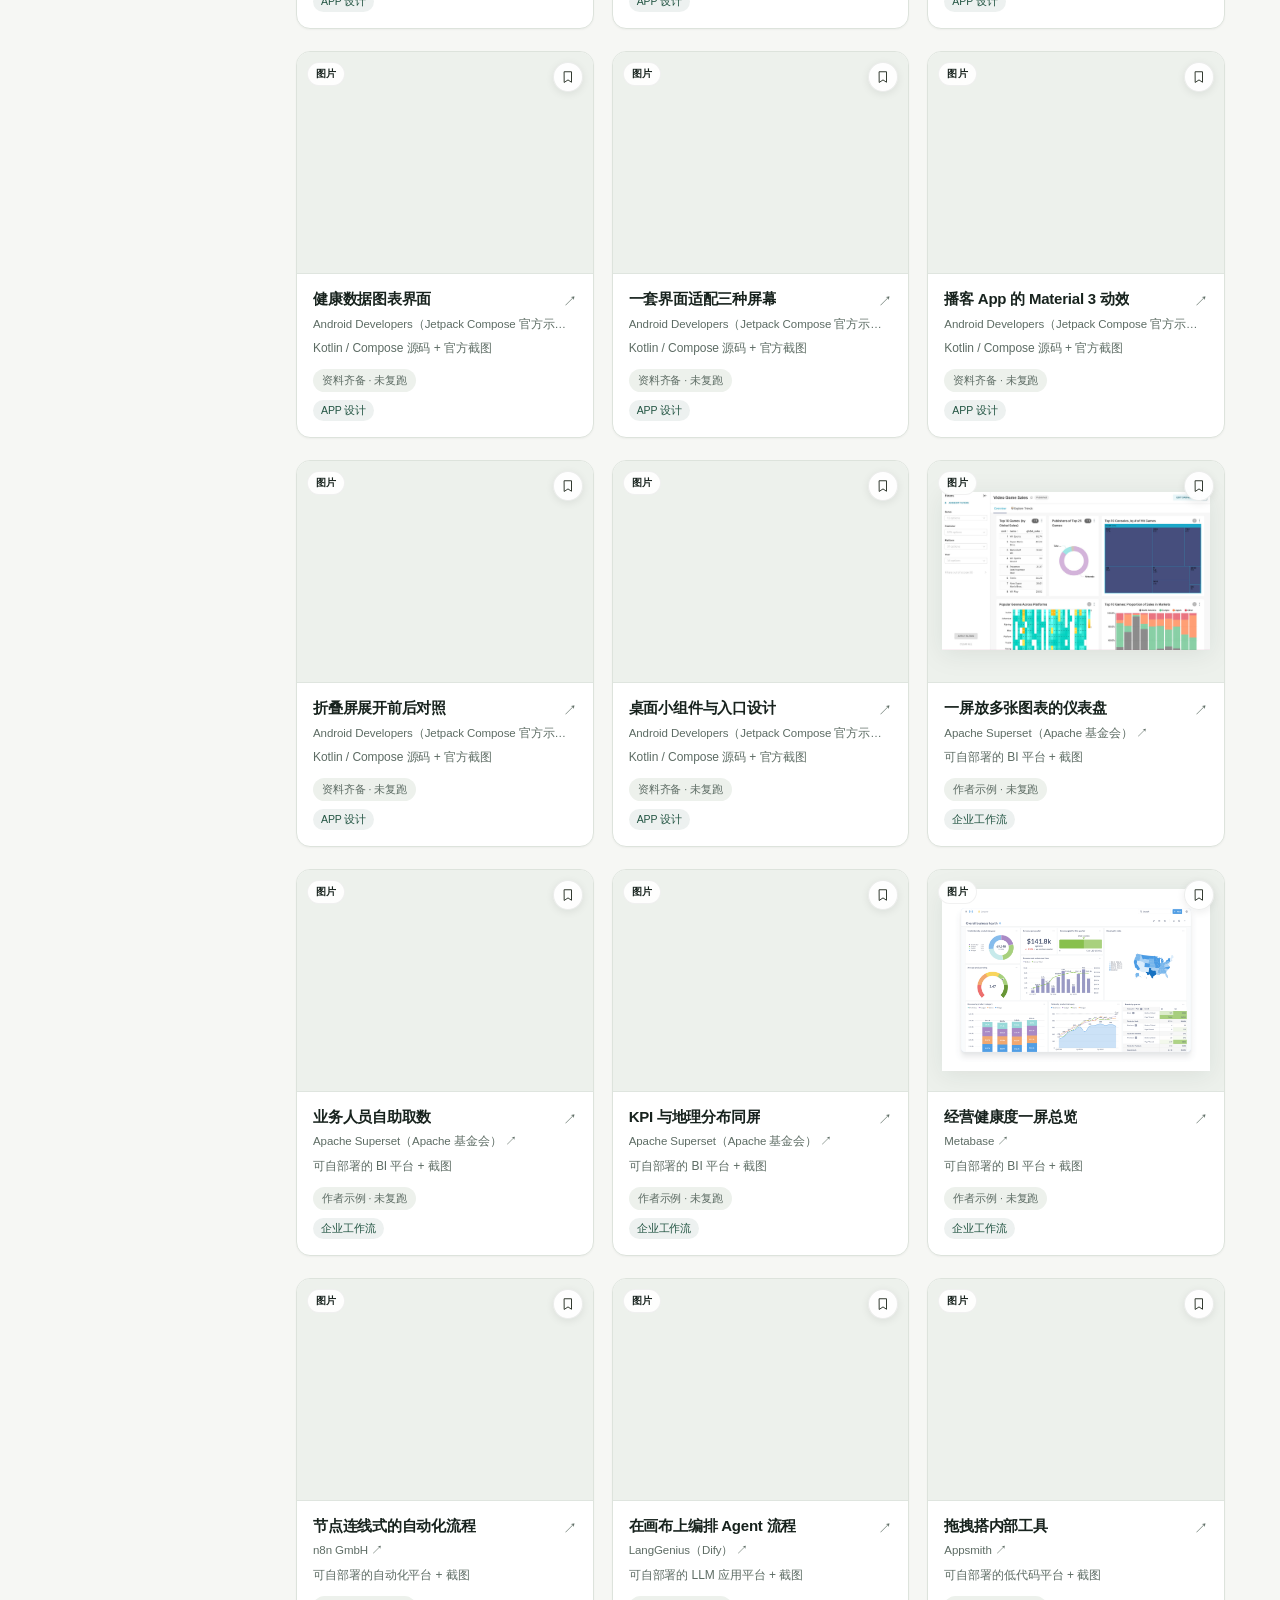
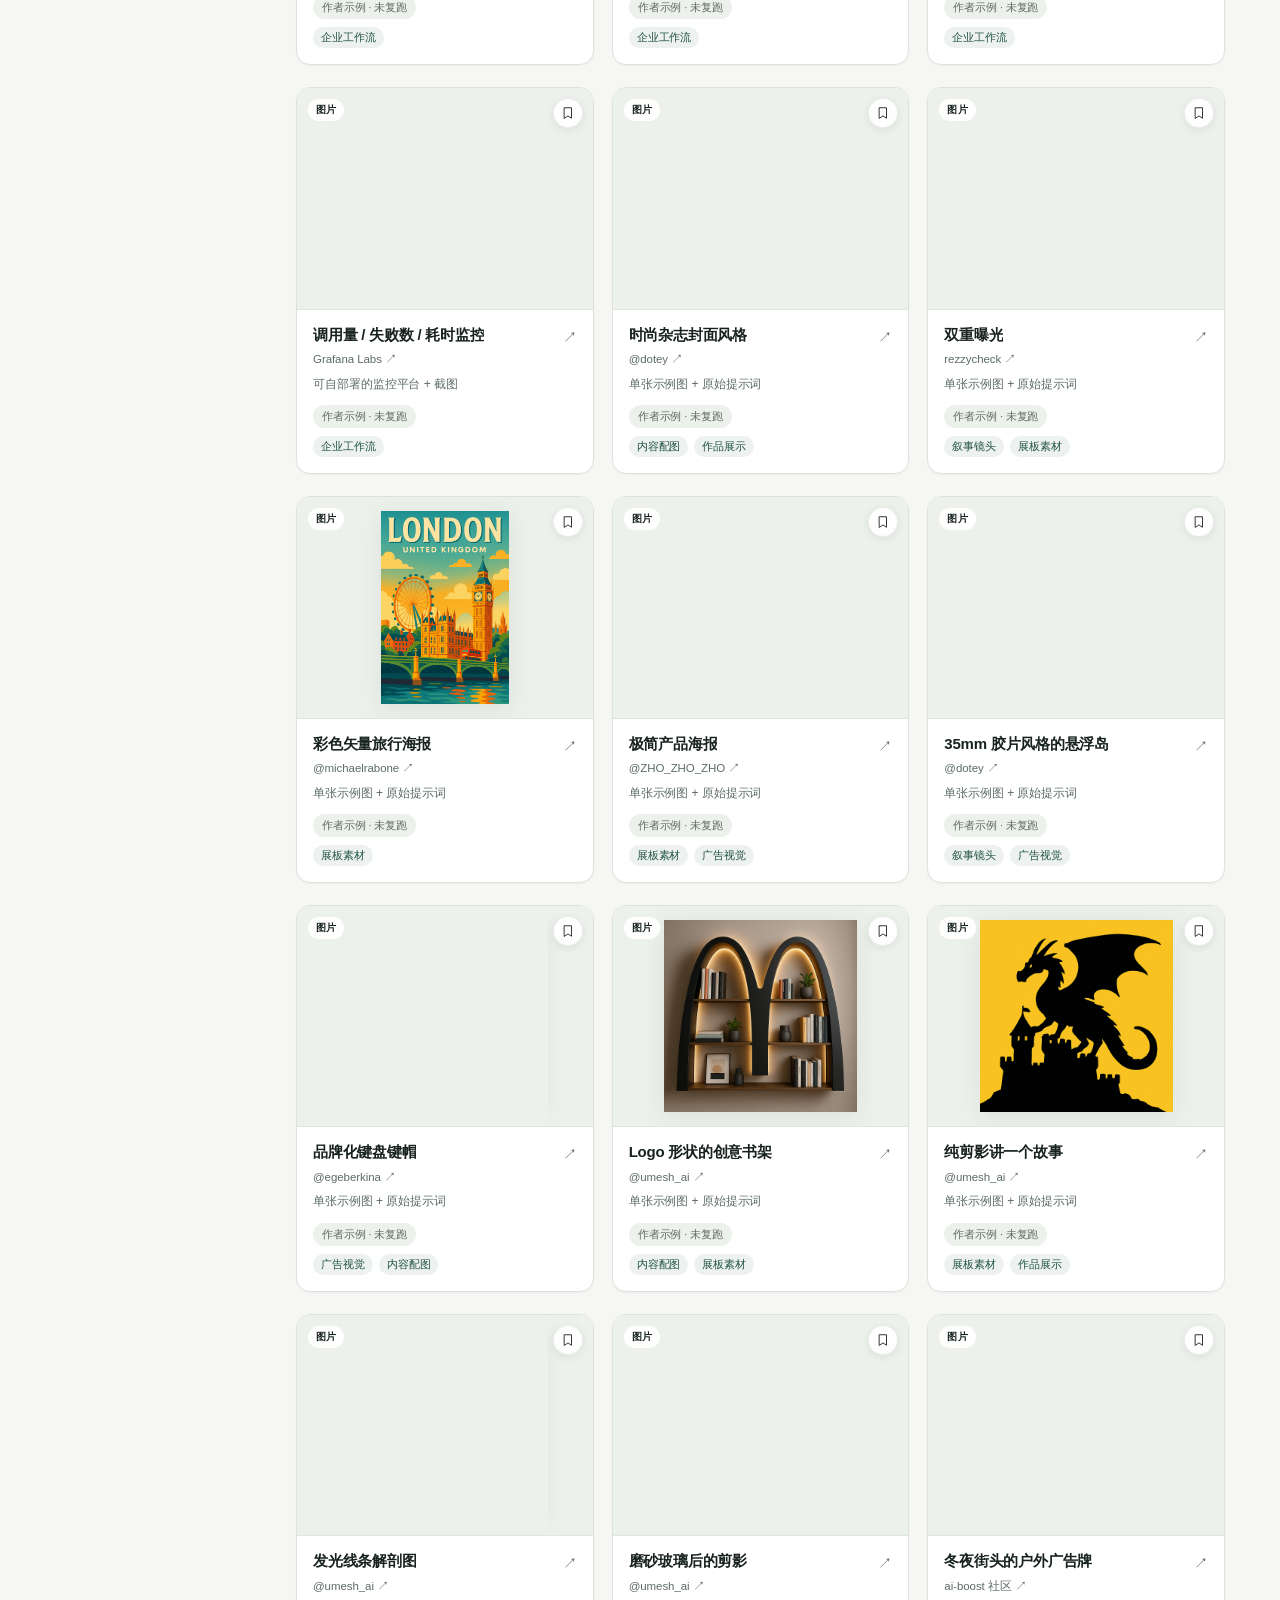
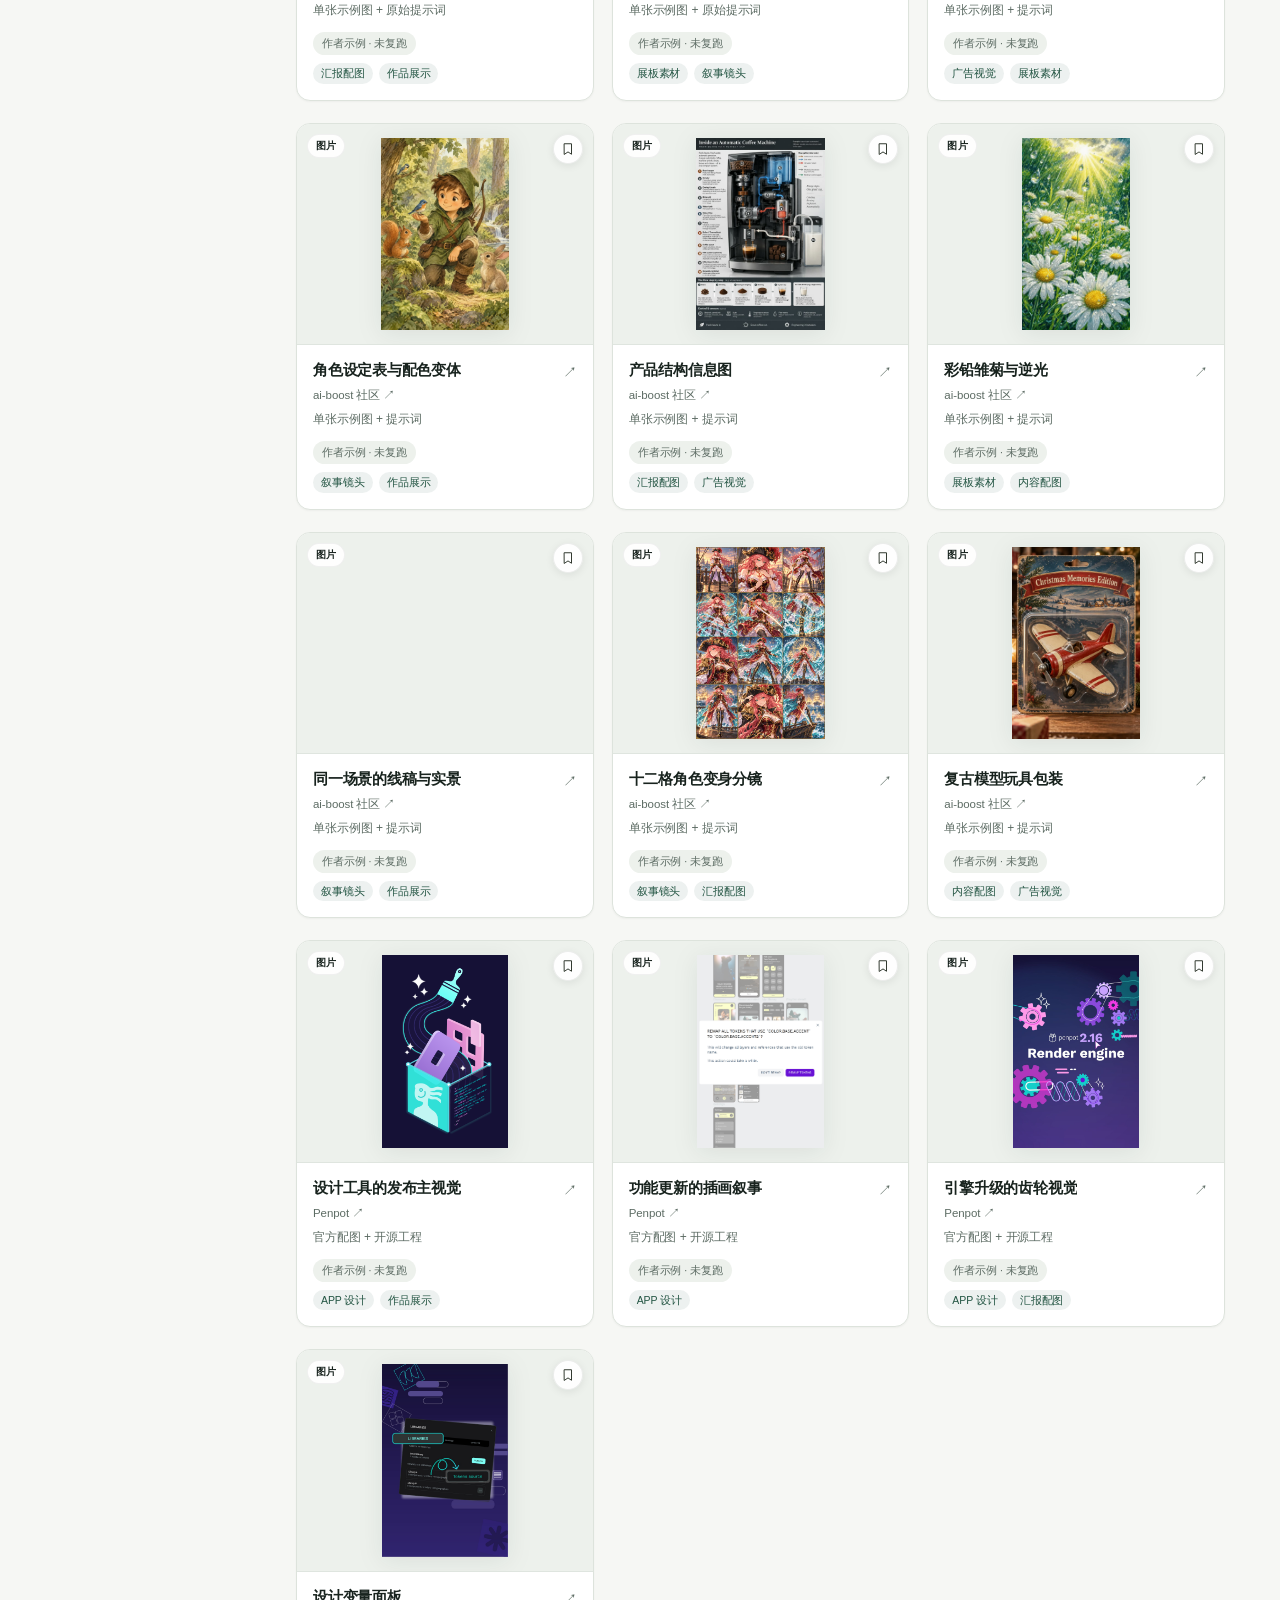
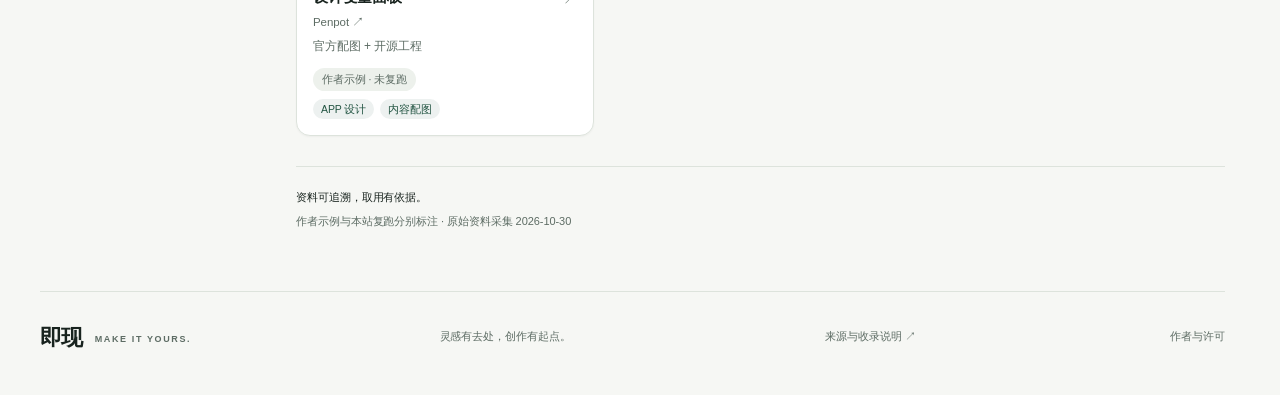
==== commit 4bf2520e: "Publish index.html" ====
--- a/index.html
+++ b/index.html
@@ -1,5 +1,5 @@
 <!doctype html>
-<html lang="zh-CN" data-theme="light"><head><meta charset="UTF-8"><meta name="viewport" content="width=device-width,initial-scale=1"><script>try{var p=new URLSearchParams(location.search).get("theme")||localStorage.getItem("jixian-theme")||(matchMedia("(prefers-color-scheme:dark)").matches?"dark":"light");document.documentElement.dataset.theme=p==="dark"?"dark":"light"}catch(e){}</script><meta name="description" content="即现 · 面向校园与职业创作，按汇报、展板、广告和叙事任务发现案例与可追溯制作资料"><title>即现 · 创作从这里发生</title><link rel="stylesheet" href="styles.css"><link rel="stylesheet" href="source-gallery.css"><link rel="stylesheet" href="task-discovery.css"><link rel="stylesheet" href="hero-ribbon.css"><link rel="stylesheet" href="experience.css"><link rel="stylesheet" href="motion.css"><link rel="icon" type="image/svg+xml" href="assets/jixian-mark.svg"></head>
+<html lang="zh-CN" data-theme="light"><head><meta charset="UTF-8"><meta name="viewport" content="width=device-width,initial-scale=1"><script>try{var p=new URLSearchParams(location.search).get("theme")||localStorage.getItem("jixian-theme")||(matchMedia("(prefers-color-scheme:dark)").matches?"dark":"light");document.documentElement.dataset.theme=p==="dark"?"dark":"light"}catch(e){}</script><meta name="description" content="即现 · 面向校园与职业创作，按汇报、展板、广告和叙事任务发现案例与可追溯制作资料"><title>即现 · 创作从这里发生</title><link rel="stylesheet" href="styles.css"><link rel="stylesheet" href="source-gallery.css"><link rel="stylesheet" href="task-discovery.css"><link rel="stylesheet" href="hero-ribbon.css"><link rel="stylesheet" href="experience.css"><link rel="stylesheet" href="design.css"><link rel="stylesheet" href="motion.css"><link rel="icon" type="image/svg+xml" href="assets/jixian-mark.svg"></head>
 <body><a class="skip" href="#main">跳转到内容</a>
 <div class="review-bar"><span>让灵感成为作品 <span class="edition">校园创作 / 职业创作</span></span><div class="theme-choices" aria-label="切换视觉方案"><button data-theme-choice="light" aria-pressed="true">浅色</button><button data-theme-choice="dark" aria-pressed="false">深色</button></div><button class="review-help" id="about-demo">内容说明 ↗</button></div>
 <header class="header"><a class="brand" href="#discover"><img class="brand-mark" src="assets/jixian-mark.svg" alt="" width="36" height="36">即现<span class="brand-en">JI XIAN</span></a><nav id="nav" aria-label="主要导航"></nav><a class="saved-link" href="#saved"><svg class="icon" viewBox="0 0 24 24" fill="none" stroke="currentColor" stroke-width="1.6" aria-hidden="true"><path d="M6 3h12v18l-6-4-6 4z"/></svg> 我的收藏 <span id="save-count">0</span></a></header>
--- a/styles.css
+++ b/styles.css
@@ -5,127 +5,3 @@
 @media(max-width:680px){.header,main,.site-footer{margin-left:20px;margin-right:20px}.review-bar{padding:8px 16px;flex-wrap:wrap;gap:8px}.review-bar>span{font-size:10px}.edition{display:none}.review-help{display:none}.theme-choices button{padding:4px 10px;font-size:10px}.header{min-height:106px;position:relative;padding-bottom:43px;padding-top:16px;gap:15px;justify-content:space-between}.brand{font-size:25px}.brand-symbol{font-size:31px}.header nav{position:absolute;bottom:2px;left:0;right:0;gap:0;justify-content:space-between}.header nav a{font-size:11px}.saved-link{font-size:11px}.hero{display:block;padding:32px 0 24px}.hero h1{font-size:41px;letter-spacing:-1px}.hero-aside{margin-top:24px}.hero-aside p{font-size:12px;margin-bottom:13px;max-width:none}.collection-ribbon{padding:12px 0;gap:12px;margin-bottom:20px;font-size:11px}.ribbon-tags{display:none}.toolbar{gap:8px;align-items:start;margin-bottom:18px}.tabs{gap:2px;flex-wrap:nowrap}.tabs button{padding:6px 9px;font-size:11px}.toolbar-right>span{display:none}.filter-button{padding:6px 9px;font-size:11px}.case-card{width:calc((100% - 14px)/2)}.card-info{padding:10px 0 20px}.card-info h2{font-size:12px;line-height:1.6;margin-right:10px}.card-info p{font-size:9px;display:block}.card-info p span:last-child{display:none}.card-arrow{display:none}.card-type{left:7px;top:8px;font-size:8px;padding:2px 5px}.card-save{right:6px;top:6px;width:30px;height:30px;font-size:16px}.video-play{font-size:9px;padding:5px 7px;bottom:8px;right:8px;gap:5px}.lower-note{font-size:10px;display:block}.lower-note span{display:block;margin-top:8px}.site-footer{display:block;margin-top:25px;padding-bottom:25px}.site-footer>span{display:block;margin:13px 0}.detail-grid,.detail-bottom{display:block}.crumb{font-size:11px;padding:20px 0;gap:8px}.detail-visual{min-height:0}.detail-visual iframe{height:630px}.detail-info{padding-top:22px}.detail-info h1{font-size:32px}.detail-bottom{margin-top:35px}.source-box{margin-top:25px}.saved-top{display:block;padding:30px 0}.saved-top h1{font-size:41px}.saved-controls{margin-top:20px}.saved-item{grid-template-columns:100px 1fr;gap:16px}.saved-item img{width:100px;height:120px}.saved-item h2{font-size:13px}.method-row{grid-template-columns:1fr;gap:8px}.methods-intro{padding:35px 0}.methods-intro h1{font-size:36px}}
 .detail-info h1{text-wrap:balance}.preview-open{width:100%;text-align:center}.remove-save:hover{color:var(--text);text-decoration:underline}
 @media(max-width:680px){.card-info h2{font-size:13px}.card-info p{font-size:10px}.card-type{font-size:9px}.hero h1{font-size:38px;line-height:1.18}.hero-aside{margin-top:17px}.hero-aside p{margin-bottom:9px}.hero-aside p br{display:none}}
-/* Unified Apple-grade motion language & UX polish */
-:root{
-  --ease-out:cubic-bezier(0.22,1,0.36,1);
-  --ease-spring:cubic-bezier(0.34,1.56,0.64,1);
-  --ease-in-out:cubic-bezier(0.4,0,0.2,1);
-  --dur-fast:140ms;
-  --dur-base:240ms;
-  --dur-slow:340ms;
-}
-html.theme-animating body,
-html.theme-animating .header,
-html.theme-animating .review-bar,
-html.theme-animating .scene-switch,
-html.theme-animating .task-sidebar,
-html.theme-animating .discovery-controls,
-html.theme-animating .toolbar,
-html.theme-animating .curated-card,
-html.theme-animating .scene,
-html.theme-animating .source-box,
-html.theme-animating dialog{
-  transition:background-color var(--dur-base) var(--ease-in-out),color var(--dur-base) var(--ease-in-out),border-color var(--dur-base) var(--ease-in-out);
-}
-button,a.primary,a.secondary,.quick-task-list a,.scene,.tabs button,.filter-button,.card-save,.active-filters button{
-  transition:transform var(--dur-fast) var(--ease-out),background-color var(--dur-fast) var(--ease-out),border-color var(--dur-fast) var(--ease-out),color var(--dur-fast) var(--ease-out),opacity var(--dur-fast) var(--ease-out),box-shadow var(--dur-fast) var(--ease-out);
-}
-.primary:active,.secondary:active,.filter-button:active,.tabs button:active,.scene:active,.quick-task-list a:active,.active-filters button:active,.theme-choices button:active{transform:scale(0.97)}
-.card-save:active{transform:scale(0.88)}
-.card-save:hover{transform:scale(1.06)}
-.cover>img{transition:transform 420ms var(--ease-out),opacity var(--dur-base) var(--ease-out)}
-.cover>img.is-loading,.task-grid .cover>img.is-loading{opacity:0}
-.header nav a{transition:color var(--dur-fast) var(--ease-out)}
-.header nav a:after{transition:transform var(--dur-base) var(--ease-spring),opacity var(--dur-fast) var(--ease-out);transform-origin:center}
-@keyframes jx-pop{0%{transform:scale(0.82)}55%{transform:scale(1.12)}100%{transform:scale(1)}}
-.is-popping{animation:jx-pop 280ms var(--ease-spring)}
-@keyframes jx-page-enter{from{opacity:0}to{opacity:1}}
-#main.page-enter{animation:jx-page-enter var(--dur-base) var(--ease-out)}
-.search-clear{display:inline-flex;align-items:center;justify-content:center;width:22px;height:22px;border-radius:50%;font-size:15px;line-height:1;color:var(--muted);background:var(--soft);flex-shrink:0}
-.search-clear:hover{color:var(--text);background:var(--line)}
-.search-clear[hidden]{display:none}
-.filter-button.has-active{border-color:var(--accent);color:var(--accent)}
-.filter-badge{display:inline-flex;align-items:center;justify-content:center;min-width:18px;height:18px;padding:0 5px;border-radius:99px;background:var(--accent);color:var(--on-accent);font-size:10px;font-weight:600;margin-left:5px}
-.active-filters .clear-all{border-style:dashed;color:var(--muted)}
-.active-filters .clear-all:hover{color:var(--text);border-color:var(--text)}
-.saved-item-foot{display:flex;align-items:center;justify-content:space-between;gap:12px;margin-top:6px}
-.note-status{font-size:10px;color:var(--muted);opacity:0;transition:opacity var(--dur-base) var(--ease-out)}
-.note-status.on{opacity:1}
-.toast{display:inline-flex;align-items:center;gap:12px;transform:translate(-50%,14px) scale(0.96);transition:opacity var(--dur-base) var(--ease-out),transform var(--dur-base) var(--ease-out)}
-.toast.show{opacity:1;transform:translate(-50%,0) scale(1);pointer-events:auto}
-.toast-undo{border:1px solid currentColor;border-radius:99px;padding:2px 10px;font-size:11px;font-weight:600;color:inherit;opacity:.92}
-.toast-undo:hover{opacity:1}
-dialog{transition:opacity var(--dur-base) var(--ease-out),transform var(--dur-base) var(--ease-out),overlay var(--dur-base) allow-discrete,display var(--dur-base) allow-discrete;opacity:0;transform:translateY(10px) scale(0.98)}
-dialog[open]{opacity:1;transform:translateY(0) scale(1)}
-@starting-style{dialog[open]{opacity:0;transform:translateY(10px) scale(0.98)}}
-dialog::backdrop{transition:opacity var(--dur-base) var(--ease-out),overlay var(--dur-base) allow-discrete,display var(--dur-base) allow-discrete;opacity:0}
-dialog[open]::backdrop{opacity:1}
-@starting-style{dialog[open]::backdrop{opacity:0}}
-
-/* Frosted-glass sticky bars, tactile cards, scroll reveal, and back-to-top */
-.scene-switch,.discovery-controls,.toolbar{
-  background:color-mix(in srgb,var(--bg) 84%,transparent)!important;
-  backdrop-filter:saturate(180%) blur(16px);
-  -webkit-backdrop-filter:saturate(180%) blur(16px);
-}
-.curated-card{
-  transition:transform var(--dur-base) var(--ease-out),border-color var(--dur-base) var(--ease-out),box-shadow var(--dur-base) var(--ease-out),opacity var(--dur-slow) var(--ease-out);
-}
-.curated-card:hover{
-  transform:translateY(-3px);
-  border-color:color-mix(in srgb,var(--accent) 45%,var(--line));
-  box-shadow:0 12px 28px rgba(0,0,0,.06);
-}
-.task-grid .case-card{
-  border-radius:14px;
-  transition:transform var(--dur-base) var(--ease-out),opacity var(--dur-slow) var(--ease-out)!important;
-}
-.task-grid .case-card .cover{
-  transition:border-color var(--dur-base) var(--ease-out),box-shadow var(--dur-base) var(--ease-out),transform var(--dur-base) var(--ease-out);
-}
-.task-grid .case-card:hover .cover{
-  border-color:color-mix(in srgb,var(--accent) 42%,var(--line));
-  box-shadow:0 14px 30px rgba(0,0,0,.07);
-  transform:translateY(-3px);
-}
-.task-grid .case-card .card-arrow{
-  display:inline-block;
-  transition:transform var(--dur-fast) var(--ease-out),color var(--dur-fast) var(--ease-out);
-}
-.task-grid .case-card:hover .card-arrow{
-  transform:translate(2px,-2px);
-  color:var(--accent);
-}
-.curated-card,.quick-task-list a,.task-grid .case-card{
-  opacity:0;
-  transform:translateY(14px);
-}
-.curated-card.is-revealed,.quick-task-list a.is-revealed,.task-grid .case-card.is-revealed{
-  opacity:1;
-  transform:translateY(0);
-  transition-delay:var(--reveal-delay,0ms);
-}
-.detail-grid,.detail-bottom{
-  animation:jx-detail-in var(--dur-slow) var(--ease-out);
-}
-@keyframes jx-detail-in{
-  from{opacity:0;transform:translateY(10px)}
-  to{opacity:1;transform:translateY(0)}
-}
-.back-to-top{
-  position:fixed;right:24px;bottom:24px;z-index:45;
-  padding:9px 15px;border-radius:99px;
-  background:color-mix(in srgb,var(--surface) 88%,transparent);
-  border:1px solid var(--line);
-  color:var(--text);font-size:12px;font-weight:500;
-  backdrop-filter:saturate(180%) blur(14px);
-  -webkit-backdrop-filter:saturate(180%) blur(14px);
-  box-shadow:0 8px 24px rgba(0,0,0,.1);
-  opacity:0;transform:translateY(12px) scale(0.94);pointer-events:none;
-  transition:opacity var(--dur-base) var(--ease-out),transform var(--dur-base) var(--ease-out),border-color var(--dur-fast) var(--ease-out);
-}
-.back-to-top.show{opacity:1;transform:translateY(0) scale(1);pointer-events:auto}
-.back-to-top:hover{border-color:var(--accent);color:var(--accent)}
-.back-to-top:active{transform:scale(0.95)}
-@media(max-width:700px){.back-to-top{right:16px;bottom:16px;padding:8px 13px;font-size:11px}}
-@media(prefers-reduced-motion:reduce){*,*::before,*::after{animation:none!important;transition:none!important;scroll-behavior:auto!important}.curated-card,.quick-task-list a,.task-grid .case-card{opacity:1!important;transform:none!important}}
--- a/design.css
+++ b/design.css
@@ -0,0 +1,709 @@
+/* Editorial visual design elevation: typography, surface hierarchy, cards, hero & detail polish */
+:root {
+  --font-sans: -apple-system, BlinkMacSystemFont, "SF Pro Text", "SF Pro Display", "PingFang SC", "Hiragino Sans GB", "HarmonyOS Sans SC", "Microsoft YaHei UI", "Segoe UI", sans-serif;
+  --display: -apple-system, BlinkMacSystemFont, "SF Pro Display", "PingFang SC", "Hiragino Sans GB", "HarmonyOS Sans SC", "Microsoft YaHei UI", sans-serif;
+  --bg: #f6f7f4;
+  --surface: #ffffff;
+  --soft: #edf1ec;
+  --text: #18231e;
+  --muted: #5d6c64;
+  --line: #dde3dc;
+  --accent: #225442;
+  --on-accent: #ffffff;
+  --shadow-xs: 0 1px 2px rgba(16, 28, 22, 0.04);
+  --shadow-sm: 0 2px 8px rgba(16, 28, 22, 0.04), 0 1px 2px rgba(16, 28, 22, 0.03);
+  --shadow-md: 0 12px 32px rgba(16, 28, 22, 0.08), 0 2px 6px rgba(16, 28, 22, 0.04);
+  --ring: 0 0 0 3px color-mix(in srgb, var(--accent) 16%, transparent);
+}
+
+:root[data-theme="dark"] {
+  --bg: #111815;
+  --surface: #18221d;
+  --soft: #212e27;
+  --text: #edf2ec;
+  --muted: #9eb0a5;
+  --line: #2d3c33;
+  --accent: #c5e69a;
+  --on-accent: #122018;
+  --shadow-xs: 0 1px 2px rgba(0, 0, 0, 0.24);
+  --shadow-sm: 0 4px 14px rgba(0, 0, 0, 0.24);
+  --shadow-md: 0 16px 38px rgba(0, 0, 0, 0.42);
+}
+
+body {
+  font-family: var(--font-sans);
+  -webkit-font-smoothing: antialiased;
+  -moz-osx-font-smoothing: grayscale;
+  text-rendering: optimizeLegibility;
+  letter-spacing: -0.005em;
+}
+
+/* ---------- Top utility bar & main header ---------- */
+.review-bar {
+  background: var(--soft);
+  border-bottom: 1px solid color-mix(in srgb, var(--line) 75%, transparent);
+  min-height: 36px;
+  font-size: 11px;
+  letter-spacing: 0.01em;
+}
+.theme-choices {
+  background: color-mix(in srgb, var(--line) 52%, transparent);
+  padding: 2px;
+  border-radius: 999px;
+  gap: 2px;
+}
+.theme-choices button {
+  padding: 3px 12px;
+  min-height: 24px;
+  border-radius: 999px;
+  font-weight: 500;
+  color: var(--muted);
+}
+.theme-choices button[aria-pressed="true"] {
+  background: var(--surface);
+  color: var(--text);
+  box-shadow: var(--shadow-xs);
+}
+.review-help {
+  font-weight: 500;
+  padding: 3px 8px;
+  border-radius: 6px;
+}
+
+.header {
+  min-height: 74px;
+  gap: 44px;
+  border-bottom: 1px solid var(--line);
+}
+.brand {
+  font-size: 24px;
+  font-weight: 700;
+  letter-spacing: -0.03em;
+  gap: 10px;
+}
+.brand-mark {
+  width: 32px;
+  height: 32px;
+  border-radius: 9px;
+  box-shadow: var(--shadow-xs);
+}
+.brand-en {
+  font-family: var(--font-sans);
+  font-size: 9px;
+  font-weight: 600;
+  letter-spacing: 0.18em;
+  color: var(--muted);
+  margin: 4px 0 0 2px;
+}
+.header nav {
+  gap: 28px;
+}
+.header nav a {
+  font-size: 14px;
+  font-weight: 500;
+  padding: 10px 2px;
+}
+.header nav a.active {
+  color: var(--text);
+  font-weight: 600;
+}
+.header nav a.active:after {
+  width: 20px;
+  height: 2px;
+  left: calc(50% - 10px);
+  bottom: 2px;
+  border-radius: 99px;
+}
+.saved-link {
+  padding: 7px 14px;
+  border-radius: 999px;
+  border: 1px solid var(--line);
+  background: var(--surface);
+  font-size: 13px;
+  font-weight: 500;
+  box-shadow: var(--shadow-xs);
+  gap: 7px;
+}
+.saved-link .icon {
+  width: 15px;
+  height: 15px;
+  color: var(--accent);
+}
+
+/* ---------- Hero editorial polish ---------- */
+.hero-message p {
+  font-weight: 400;
+  letter-spacing: 0.04em;
+  color: rgba(246, 242, 232, 0.86);
+}
+.hero-message h1,
+.hero-large {
+  font-weight: 700;
+  letter-spacing: -0.045em;
+  text-shadow: 0 10px 36px rgba(0, 0, 0, 0.35);
+}
+.hero-controls button {
+  background: rgba(16, 22, 19, 0.56);
+  border: 1px solid rgba(255, 255, 255, 0.24);
+  backdrop-filter: saturate(160%) blur(12px);
+  -webkit-backdrop-filter: saturate(160%) blur(12px);
+  padding: 8px 18px;
+  font-weight: 500;
+  letter-spacing: 0.01em;
+}
+.hero-controls details summary {
+  opacity: 0.78;
+  font-size: 11px;
+  letter-spacing: 0.02em;
+}
+.hero-controls details div {
+  background: rgba(18, 26, 22, 0.92);
+  border: 1px solid rgba(255, 255, 255, 0.16);
+  backdrop-filter: blur(16px);
+  -webkit-backdrop-filter: blur(16px);
+  border-radius: 12px;
+  box-shadow: 0 16px 36px rgba(0, 0, 0, 0.4);
+  padding: 8px;
+}
+.hero-controls details a {
+  border-radius: 6px;
+  padding: 6px 10px;
+  font-size: 12px;
+}
+.hero-bottom p {
+  font-size: 13.5px;
+  color: rgba(236, 232, 222, 0.88);
+}
+.hero-explore {
+  border-radius: 999px;
+  padding: 12px 22px;
+  gap: 18px;
+  min-width: 176px;
+  font-weight: 600;
+  background: #f5f2ea;
+  color: #142019;
+  border: 1px solid rgba(255, 255, 255, 0.6);
+  box-shadow: 0 8px 24px rgba(0, 0, 0, 0.24);
+}
+.hero-explore:hover {
+  background: #d7eab8;
+  border-color: #d7eab8;
+}
+
+/* ---------- Section headings & Eyebrows ---------- */
+.eyebrow {
+  font-family: var(--font-sans);
+  font-size: 10.5px;
+  font-weight: 600;
+  letter-spacing: 0.14em;
+  color: var(--accent);
+  opacity: 0.88;
+}
+
+/* ---------- Curated tools cards ---------- */
+.curated {
+  padding: 76px 0 54px;
+}
+.curated-heading h2 {
+  font-weight: 700;
+  letter-spacing: -0.035em;
+  line-height: 1.2;
+}
+.curated-note {
+  background: var(--soft);
+  padding: 8px 14px;
+  border-radius: 10px;
+  font-size: 11px;
+  line-height: 1.65;
+  border: 1px solid var(--line);
+}
+.curated-grid {
+  gap: 16px;
+}
+.curated-card {
+  border-radius: 16px;
+  padding: 24px;
+  box-shadow: var(--shadow-xs);
+}
+.curated-index {
+  font-family: var(--font-sans);
+  font-weight: 600;
+  letter-spacing: 0.1em;
+}
+.curated-index span:last-child {
+  width: 32px;
+  height: 32px;
+  border-radius: 9px;
+  background: var(--soft);
+  display: inline-grid;
+  place-items: center;
+  font-size: 16px;
+}
+.curated-card h3 {
+  font-size: 19px;
+  font-weight: 650;
+  letter-spacing: -0.02em;
+  margin: 22px 0 8px;
+}
+.curated-links a {
+  padding: 12px 8px;
+  margin: 0 -8px;
+  border-radius: 8px;
+}
+.curated-links strong {
+  font-size: 13.5px;
+  font-weight: 600;
+}
+
+/* ---------- Quick task cards ---------- */
+.quick-tasks {
+  padding: 46px 0 32px;
+}
+.quick-tasks h2 {
+  font-size: 26px;
+  font-weight: 700;
+  letter-spacing: -0.03em;
+}
+.quick-task-list {
+  gap: 12px;
+}
+.quick-task-list a {
+  min-height: 76px;
+  border-radius: 14px;
+  padding: 14px 16px;
+  font-weight: 550;
+  box-shadow: var(--shadow-xs);
+}
+.quick-task-list a .icon:first-child {
+  width: 22px;
+  height: 22px;
+}
+
+/* ---------- Scene switch & discovery shell ---------- */
+.scene-switch {
+  gap: 12px;
+  padding: 10px 0;
+  margin-bottom: 20px;
+}
+.scene {
+  border-radius: 14px;
+  padding: 13px 18px;
+  gap: 13px;
+  box-shadow: var(--shadow-xs);
+}
+.scene strong {
+  font-size: 15px;
+  font-weight: 650;
+  letter-spacing: -0.015em;
+}
+.scene small {
+  font-size: 11.5px;
+}
+.scene[aria-pressed="true"] {
+  border-color: var(--accent);
+  background: color-mix(in srgb, var(--accent) 7%, var(--surface));
+  box-shadow: inset 0 0 0 1px var(--accent), var(--shadow-sm);
+}
+
+.discovery-layout {
+  grid-template-columns: 224px minmax(0, 1fr);
+}
+.task-sidebar {
+  padding-right: 18px;
+}
+.sidebar-label {
+  font-size: 13px;
+  font-weight: 650;
+  letter-spacing: -0.01em;
+  color: var(--text);
+  margin-bottom: 12px;
+  padding: 0 10px;
+}
+.task-group-label {
+  font-size: 10.5px;
+  font-weight: 600;
+  letter-spacing: 0.04em;
+  margin: 20px 10px 6px;
+}
+.task-option {
+  border-radius: 10px;
+  padding: 8px 9px;
+  gap: 8px;
+  min-height: 38px;
+  font-size: 12.5px;
+  white-space: nowrap;
+}
+.task-option.selected {
+  background: color-mix(in srgb, var(--accent) 10%, transparent);
+  color: var(--accent);
+  font-weight: 600;
+}
+.task-option small {
+  font-size: 11px;
+  background: var(--soft);
+  padding: 1px 6px;
+  border-radius: 99px;
+}
+.task-option.selected small {
+  background: color-mix(in srgb, var(--accent) 16%, transparent);
+  color: var(--accent);
+}
+
+/* ---------- Search bar, filter button & media tabs ---------- */
+.result-heading h2 {
+  font-size: 24px;
+  font-weight: 700;
+  letter-spacing: -0.025em;
+}
+.result-count {
+  font-size: 12px;
+  font-weight: 500;
+  background: var(--soft);
+  padding: 4px 10px;
+  border-radius: 99px;
+  border: 1px solid var(--line);
+}
+.discovery-controls {
+  gap: 10px;
+}
+.discovery-controls .search {
+  border-radius: 10px;
+  padding: 9px 14px;
+  box-shadow: var(--shadow-xs);
+}
+.discovery-controls .search:focus-within {
+  border-color: var(--accent);
+  box-shadow: var(--ring);
+}
+.search input {
+  font-size: 13px;
+}
+.filter-button {
+  border-radius: 10px;
+  padding: 9px 16px;
+  font-size: 13px;
+  font-weight: 500;
+  box-shadow: var(--shadow-xs);
+}
+.tabs {
+  gap: 6px;
+}
+.tabs button {
+  font-size: 12.5px;
+  font-weight: 500;
+  padding: 6px 14px;
+  min-height: 33px;
+  border-radius: 999px;
+}
+.tabs button.active {
+  font-weight: 600;
+  box-shadow: var(--shadow-xs);
+}
+
+/* ---------- Unified Museum-Grade Case Cards ---------- */
+.gallery.task-grid {
+  gap: 22px 18px;
+}
+.task-grid .case-card {
+  background: var(--surface);
+  border: 1px solid var(--line);
+  border-radius: 16px;
+  overflow: hidden;
+  display: flex;
+  flex-direction: column;
+  box-shadow: var(--shadow-xs);
+}
+.task-grid .cover {
+  border: 0;
+  border-bottom: 1px solid color-mix(in srgb, var(--line) 80%, transparent);
+  border-radius: 0;
+  padding: 14px;
+  background: var(--soft);
+}
+.task-grid .cover > img {
+  border-radius: 6px;
+  filter: drop-shadow(0 4px 12px rgba(16, 28, 22, 0.08));
+}
+.task-grid .card-type {
+  font-size: 10px;
+  font-weight: 600;
+  letter-spacing: 0.02em;
+  top: 10px;
+  left: 10px;
+  padding: 3px 8px;
+  border-radius: 99px;
+  background: rgba(255, 255, 255, 0.9);
+  border: 1px solid rgba(16, 28, 22, 0.06);
+  color: var(--text);
+}
+.task-grid .card-save {
+  width: 30px;
+  height: 30px;
+  top: 10px;
+  right: 10px;
+  background: rgba(255, 255, 255, 0.92);
+  border: 1px solid rgba(16, 28, 22, 0.08);
+  box-shadow: 0 2px 8px rgba(16, 28, 22, 0.08);
+}
+.task-grid .card-info {
+  padding: 14px 16px 16px;
+  display: flex;
+  flex-direction: column;
+  flex: 1;
+}
+.task-grid .card-info > a {
+  display: flex;
+  align-items: flex-start;
+  justify-content: space-between;
+  gap: 8px;
+}
+.task-grid .card-arrow {
+  order: 2;
+  float: none;
+  flex-shrink: 0;
+  margin-top: 2px;
+  font-size: 14px;
+  color: var(--muted);
+}
+.task-grid .card-info h2 {
+  order: 1;
+  font-size: 15px;
+  font-weight: 650;
+  letter-spacing: -0.015em;
+  line-height: 1.45;
+  margin: 0 0 6px;
+  min-height: 0;
+  display: -webkit-box;
+  -webkit-line-clamp: 2;
+  -webkit-box-orient: vertical;
+  overflow: hidden;
+}
+.task-grid .card-source {
+  font-size: 11.5px;
+  color: var(--muted);
+  margin: 0 0 6px;
+  white-space: nowrap;
+  overflow: hidden;
+  text-overflow: ellipsis;
+}
+.task-grid .card-info .delivery-label {
+  font-size: 12px;
+  color: var(--muted);
+  line-height: 1.55;
+  min-height: 0;
+  margin: 0 0 12px;
+  display: -webkit-box;
+  -webkit-line-clamp: 2;
+  -webkit-box-orient: vertical;
+  overflow: hidden;
+}
+.task-grid .case-status {
+  align-self: flex-start;
+  font-size: 10.5px;
+  font-weight: 500;
+  padding: 3px 9px;
+  border-radius: 99px;
+  background: var(--soft);
+  color: var(--muted);
+  margin-top: auto;
+}
+.task-tags {
+  gap: 6px;
+  margin-top: 8px;
+}
+.task-tags a {
+  font-size: 10.5px;
+  font-weight: 500;
+  color: var(--accent);
+  background: color-mix(in srgb, var(--accent) 8%, transparent);
+  border: 0;
+  padding: 2px 8px;
+  border-radius: 99px;
+}
+
+/* Hover refinements on fine pointer */
+@media (hover: hover) and (pointer: fine) {
+  .saved-link:hover {
+    border-color: var(--accent);
+    color: var(--accent);
+  }
+  .curated-links a:hover {
+    background: var(--soft);
+  }
+  .task-grid .case-card:hover {
+    border-color: color-mix(in srgb, var(--accent) 42%, var(--line));
+    transform: translateY(-3px);
+    box-shadow: var(--shadow-md);
+  }
+  .task-grid .case-card:hover .cover {
+    transform: none;
+    border-color: color-mix(in srgb, var(--line) 80%, transparent);
+  }
+  .task-grid .case-card:hover .cover::after {
+    opacity: 0;
+  }
+  .task-tags a:hover {
+    background: color-mix(in srgb, var(--accent) 16%, transparent);
+  }
+}
+
+/* ---------- Detail Page Editorial Polish ---------- */
+.crumb {
+  padding: 22px 0;
+  font-size: 12.5px;
+}
+.crumb > a {
+  font-weight: 500;
+  padding: 4px 10px;
+  margin-left: -10px;
+  border-radius: 8px;
+}
+.detail-visual {
+  border-radius: 16px;
+  border: 1px solid var(--line);
+  background: var(--soft);
+  box-shadow: var(--shadow-sm);
+}
+.preview-open {
+  margin-top: 10px;
+  border-radius: 10px;
+  border: 1px solid var(--line);
+  background: var(--surface);
+  color: var(--accent);
+  font-size: 12.5px;
+  font-weight: 600;
+  padding: 11px 16px;
+  box-shadow: var(--shadow-xs);
+}
+.detail-info h1 {
+  font-size: clamp(28px, 3vw, 40px);
+  font-weight: 700;
+  letter-spacing: -0.03em;
+  line-height: 1.25;
+  margin: 12px 0 14px;
+}
+.detail-task-links {
+  gap: 8px;
+  margin: 0 0 14px;
+}
+.detail-task-links a {
+  font-size: 11.5px;
+  font-weight: 500;
+  padding: 4px 11px;
+  border-radius: 99px;
+  background: color-mix(in srgb, var(--accent) 10%, transparent);
+  color: var(--accent);
+  border: 0;
+}
+.detail-info .badge {
+  border-radius: 99px;
+  padding: 4px 11px;
+  font-size: 11px;
+  font-weight: 500;
+  background: var(--soft);
+  border-color: var(--line);
+}
+.primary,
+.secondary {
+  border-radius: 10px;
+  font-weight: 600;
+  letter-spacing: -0.005em;
+}
+.primary {
+  background: var(--accent);
+  color: var(--on-accent);
+  box-shadow: var(--shadow-xs);
+}
+.secondary {
+  background: var(--surface);
+  box-shadow: var(--shadow-xs);
+}
+.source-box {
+  border-radius: 16px;
+  border: 1px solid var(--line);
+  background: var(--surface);
+  padding: 26px;
+  box-shadow: var(--shadow-xs);
+}
+.resource-row {
+  padding: 14px 16px;
+  border-radius: 12px;
+  background: var(--surface);
+  border: 1px solid var(--line);
+  margin-bottom: 10px;
+  box-shadow: var(--shadow-xs);
+}
+.source-configuration {
+  margin-top: 16px;
+  padding: 14px 16px;
+  border-radius: 12px;
+  background: var(--surface);
+  border: 1px solid var(--line);
+}
+
+/* ---------- Saved & Methods Pages ---------- */
+.saved-top h1,
+.methods-intro h1 {
+  font-weight: 700;
+  letter-spacing: -0.035em;
+}
+.saved-item {
+  background: var(--surface);
+  border: 1px solid var(--line);
+  border-radius: 16px;
+  padding: 16px;
+  box-shadow: var(--shadow-xs);
+}
+.saved-item img {
+  border-radius: 10px;
+}
+.saved-item textarea {
+  border-radius: 8px;
+  background: var(--bg);
+}
+.method-row {
+  background: var(--surface);
+  border: 1px solid var(--line);
+  border-radius: 14px;
+  padding: 20px 22px;
+  margin-bottom: 12px;
+  box-shadow: var(--shadow-xs);
+}
+
+/* ---------- Dialogs & Footer ---------- */
+dialog {
+  border-radius: 18px;
+  box-shadow: 0 24px 64px rgba(0, 0, 0, 0.24);
+}
+.site-footer {
+  padding: 28px 0 40px;
+}
+
+/* ---------- Mobile refinements ---------- */
+@media (max-width: 700px) {
+  .header {
+    min-height: 98px;
+  }
+  .saved-link {
+    padding: 5px 11px;
+    font-size: 11.5px;
+  }
+  .task-grid .case-card {
+    border-radius: 13px;
+  }
+  .task-grid .cover {
+    padding: 8px;
+  }
+  .task-grid .card-info {
+    padding: 10px 11px 12px;
+  }
+  .task-grid .card-info h2 {
+    font-size: 13px;
+  }
+  .task-grid .card-save {
+    width: 26px;
+    height: 26px;
+    top: 6px;
+    right: 6px;
+  }
+}
--- a/motion.css
+++ b/motion.css
@@ -0,0 +1,625 @@
+/* Unified Apple-grade motion language & UX polish (loaded last to own all transitions) */
+:root {
+  --ease-out: cubic-bezier(0.22, 1, 0.36, 1);
+  --ease-in: cubic-bezier(0.4, 0, 1, 1);
+  --ease-spring: cubic-bezier(0.34, 1.56, 0.64, 1);
+  --ease-in-out: cubic-bezier(0.4, 0, 0.2, 1);
+  --dur-press: 110ms;
+  --dur-fast: 150ms;
+  --dur-base: 240ms;
+  --dur-slow: 320ms;
+}
+
+/* Complete theme transition without tearing */
+html.theme-animating body,
+html.theme-animating .header,
+html.theme-animating .review-bar,
+html.theme-animating .scene-switch,
+html.theme-animating .task-sidebar,
+html.theme-animating .discovery-controls,
+html.theme-animating .toolbar,
+html.theme-animating .curated-card,
+html.theme-animating .scene,
+html.theme-animating .source-box,
+html.theme-animating .case-card .cover,
+html.theme-animating .tabs button,
+html.theme-animating .filter-button,
+html.theme-animating .task-option,
+html.theme-animating .site-footer,
+html.theme-animating input,
+html.theme-animating dialog {
+  transition:
+    background-color var(--dur-base) var(--ease-in-out),
+    color var(--dur-base) var(--ease-in-out),
+    border-color var(--dur-base) var(--ease-in-out);
+}
+
+/* Tabular numbers prevent layout jitter on counter updates */
+#save-count,
+.result-count,
+.filter-badge,
+.task-option small {
+  font-variant-numeric: tabular-nums;
+}
+
+/* Quiet badge when empty */
+#save-count {
+  display: inline-flex;
+  align-items: center;
+  justify-content: center;
+  min-width: 18px;
+  transition:
+    opacity var(--dur-fast) var(--ease-out),
+    transform var(--dur-base) var(--ease-spring);
+}
+#save-count[data-empty="true"] {
+  opacity: 0;
+  transform: scale(0.7);
+  width: 0;
+  min-width: 0;
+  padding: 0;
+  border-width: 0;
+  margin-left: -6px;
+  overflow: hidden;
+  pointer-events: none;
+}
+
+/* Unified interactive transitions (override scattered legacy transitions) */
+button,
+a.primary,
+a.secondary,
+.quick-task-list a,
+.scene,
+.tabs button,
+.filter-button,
+.card-save,
+.active-filters button,
+.task-option,
+.saved-link,
+.copy-btn {
+  transition:
+    transform var(--dur-press) var(--ease-out),
+    background-color var(--dur-fast) var(--ease-out),
+    border-color var(--dur-fast) var(--ease-out),
+    color var(--dur-fast) var(--ease-out),
+    opacity var(--dur-fast) var(--ease-out);
+}
+
+/* Tactile press states */
+.primary:active,
+.secondary:active,
+.filter-button:active,
+.tabs button:active,
+.scene:active,
+.quick-task-list a:active,
+.active-filters button:active,
+.theme-choices button:active,
+.task-option:active,
+.saved-link:active,
+.copy-btn:active {
+  transform: scale(0.97);
+}
+.card-save:active {
+  transform: scale(0.88);
+}
+
+/* Bookmark icon save button + 44x44px touch target expansion */
+.card-save {
+  display: inline-flex;
+  align-items: center;
+  justify-content: center;
+  padding: 0;
+  backdrop-filter: blur(8px);
+  -webkit-backdrop-filter: blur(8px);
+}
+.card-save::after {
+  content: "";
+  position: absolute;
+  inset: -8px;
+}
+.card-save .icon {
+  width: 14px;
+  height: 14px;
+}
+.card-save[aria-pressed="true"] {
+  background: var(--accent);
+  border-color: var(--accent);
+  color: var(--on-accent);
+}
+.detail-save .icon {
+  width: 16px;
+  height: 16px;
+}
+.detail-save[aria-pressed="true"] {
+  border-color: var(--accent);
+  color: var(--accent);
+  background: var(--soft);
+}
+
+/* Dark mode card badges & save button refinements */
+:root[data-theme="dark"] .card-type {
+  background: rgba(20, 29, 25, 0.84);
+  color: var(--text);
+  border: 1px solid rgba(255, 255, 255, 0.08);
+}
+:root[data-theme="dark"] .card-save {
+  background: rgba(20, 29, 25, 0.84);
+  color: var(--text);
+  border-color: rgba(255, 255, 255, 0.14);
+}
+:root[data-theme="dark"] .card-save[aria-pressed="true"] {
+  background: var(--accent);
+  border-color: var(--accent);
+  color: var(--on-accent);
+}
+
+/* Image fade-in + subtle shimmer skeleton while loading */
+.cover > img {
+  transition:
+    transform 420ms var(--ease-out),
+    opacity var(--dur-base) var(--ease-out);
+}
+.cover > img.is-loading,
+.task-grid .cover > img.is-loading {
+  opacity: 0;
+}
+@keyframes jx-shimmer {
+  0% {
+    background-position: 200% 0;
+  }
+  100% {
+    background-position: -200% 0;
+  }
+}
+.cover:has(> img.is-loading) {
+  background: linear-gradient(
+    90deg,
+    var(--soft) 25%,
+    color-mix(in srgb, var(--line) 55%, var(--soft)) 50%,
+    var(--soft) 75%
+  );
+  background-size: 200% 100%;
+  animation: jx-shimmer 1.4s ease-in-out infinite;
+}
+
+/* Nav indicator */
+.header nav a {
+  transition: color var(--dur-fast) var(--ease-out);
+}
+.header nav a:after {
+  transition:
+    transform var(--dur-base) var(--ease-spring),
+    opacity var(--dur-fast) var(--ease-out);
+  transform-origin: center;
+}
+
+/* Single crisp page entrance (no duplicate nested fade) */
+@keyframes jx-page-enter {
+  from {
+    opacity: 0;
+    transform: translateY(6px);
+  }
+  to {
+    opacity: 1;
+    transform: translateY(0);
+  }
+}
+#main.page-enter {
+  animation: jx-page-enter var(--dur-base) var(--ease-out);
+}
+
+/* Smooth search clear button */
+.search-clear {
+  display: inline-flex;
+  align-items: center;
+  justify-content: center;
+  width: 22px;
+  height: 22px;
+  border-radius: 50%;
+  font-size: 15px;
+  line-height: 1;
+  color: var(--muted);
+  background: var(--soft);
+  flex-shrink: 0;
+  opacity: 0;
+  transform: scale(0.8);
+  pointer-events: none;
+  transition:
+    opacity var(--dur-fast) var(--ease-out),
+    transform var(--dur-fast) var(--ease-out),
+    background-color var(--dur-fast) var(--ease-out),
+    color var(--dur-fast) var(--ease-out);
+}
+.search-clear.is-visible {
+  opacity: 1;
+  transform: scale(1);
+  pointer-events: auto;
+}
+
+/* Filter badge & active chips */
+.filter-button.has-active {
+  border-color: var(--accent);
+  color: var(--accent);
+}
+.filter-badge {
+  display: inline-flex;
+  align-items: center;
+  justify-content: center;
+  min-width: 18px;
+  height: 18px;
+  padding: 0 5px;
+  border-radius: 99px;
+  background: var(--accent);
+  color: var(--on-accent);
+  font-size: 10px;
+  font-weight: 600;
+  margin-left: 5px;
+}
+.active-filters .clear-all {
+  border-style: dashed;
+  color: var(--muted);
+}
+
+/* One-click copy button & detail layout helpers */
+.copy-btn {
+  display: inline-flex;
+  align-items: center;
+  gap: 5px;
+  padding: 4px 9px;
+  border-radius: 99px;
+  border: 1px solid var(--line);
+  background: var(--surface);
+  color: var(--muted);
+  font-size: 11px;
+  line-height: 1;
+  flex-shrink: 0;
+  min-height: 28px;
+}
+.copy-btn .icon {
+  width: 13px;
+  height: 13px;
+}
+.copy-btn.is-copied {
+  border-color: var(--accent);
+  color: var(--accent);
+  background: var(--soft);
+}
+.spec-with-copy {
+  display: flex;
+  align-items: center;
+  justify-content: space-between;
+  gap: 10px;
+  flex-wrap: wrap;
+}
+.resource-row {
+  display: flex;
+  align-items: center;
+  gap: 16px;
+}
+.resource-row > div {
+  flex: 1;
+  min-width: 0;
+}
+.config-head {
+  display: flex;
+  align-items: center;
+  justify-content: space-between;
+  gap: 10px;
+  margin-bottom: 8px;
+}
+.crumb {
+  flex-wrap: wrap;
+}
+.crumb-nav {
+  margin-left: auto;
+  display: inline-flex;
+  align-items: center;
+  gap: 14px;
+  font-size: 12px;
+}
+.crumb-nav a {
+  color: var(--muted);
+  padding: 2px 6px;
+  border-radius: 6px;
+  transition:
+    color var(--dur-fast) var(--ease-out),
+    background-color var(--dur-fast) var(--ease-out);
+}
+
+/* Crossfade stage for motion & web previews */
+.detail-visual {
+  position: relative;
+}
+.detail-visual.is-switching > .stage-layer {
+  position: absolute;
+  inset: 0;
+  width: 100%;
+  height: 100%;
+  transition: opacity var(--dur-base) var(--ease-out);
+}
+.detail-visual > .stage-layer.is-entering {
+  opacity: 0;
+}
+
+/* Saved item exit animation & auto-save status */
+.saved-item {
+  transition:
+    opacity 180ms var(--ease-in),
+    transform 180ms var(--ease-in);
+}
+.saved-item.is-removing {
+  opacity: 0;
+  transform: scale(0.96);
+  pointer-events: none;
+}
+.saved-item-foot {
+  display: flex;
+  align-items: center;
+  justify-content: space-between;
+  gap: 12px;
+  margin-top: 6px;
+}
+.note-status {
+  font-size: 10px;
+  color: var(--muted);
+  opacity: 0;
+  transition: opacity var(--dur-base) var(--ease-out);
+}
+.note-status.on {
+  opacity: 1;
+}
+
+/* Toast with Undo */
+.toast {
+  display: inline-flex;
+  align-items: center;
+  gap: 12px;
+  transform: translate(-50%, 14px) scale(0.96);
+  transition:
+    opacity var(--dur-base) var(--ease-out),
+    transform var(--dur-base) var(--ease-out);
+}
+.toast.show {
+  opacity: 1;
+  transform: translate(-50%, 0) scale(1);
+  pointer-events: auto;
+}
+.toast-undo {
+  border: 1px solid currentColor;
+  border-radius: 99px;
+  padding: 2px 10px;
+  font-size: 11px;
+  font-weight: 600;
+  color: inherit;
+  opacity: 0.92;
+}
+
+/* Native dialog open/close transitions */
+dialog {
+  transition:
+    opacity var(--dur-base) var(--ease-out),
+    transform var(--dur-base) var(--ease-out),
+    overlay var(--dur-base) allow-discrete,
+    display var(--dur-base) allow-discrete;
+  opacity: 0;
+  transform: translateY(10px) scale(0.98);
+}
+dialog[open] {
+  opacity: 1;
+  transform: translateY(0) scale(1);
+}
+@starting-style {
+  dialog[open] {
+    opacity: 0;
+    transform: translateY(10px) scale(0.98);
+  }
+}
+dialog::backdrop {
+  transition:
+    opacity var(--dur-base) var(--ease-out),
+    overlay var(--dur-base) allow-discrete,
+    display var(--dur-base) allow-discrete;
+  opacity: 0;
+}
+dialog[open]::backdrop {
+  opacity: 1;
+}
+@starting-style {
+  dialog[open]::backdrop {
+    opacity: 0;
+  }
+}
+
+/* Frosted-glass sticky bars */
+.scene-switch,
+.discovery-controls,
+.toolbar {
+  background: color-mix(in srgb, var(--bg) 86%, transparent) !important;
+  backdrop-filter: saturate(180%) blur(16px);
+  -webkit-backdrop-filter: saturate(180%) blur(16px);
+}
+
+/* Compositor-only card elevation (pseudo-element shadow fades opacity) */
+.curated-card,
+.task-grid .case-card .cover {
+  position: relative;
+}
+.curated-card::after,
+.task-grid .case-card .cover::after {
+  content: "";
+  position: absolute;
+  inset: 0;
+  border-radius: inherit;
+  box-shadow: 0 14px 30px rgba(0, 0, 0, 0.08);
+  opacity: 0;
+  pointer-events: none;
+  transition: opacity var(--dur-base) var(--ease-out);
+  z-index: -1;
+}
+:root[data-theme="dark"] .curated-card::after,
+:root[data-theme="dark"] .task-grid .case-card .cover::after {
+  box-shadow: 0 16px 34px rgba(0, 0, 0, 0.32);
+}
+.curated-card {
+  transition:
+    transform var(--dur-base) var(--ease-out),
+    border-color var(--dur-base) var(--ease-out),
+    opacity var(--dur-slow) var(--ease-out);
+}
+.task-grid .case-card {
+  border-radius: 14px;
+  transition:
+    transform var(--dur-base) var(--ease-out),
+    opacity var(--dur-slow) var(--ease-out) !important;
+}
+.task-grid .case-card .cover {
+  transition:
+    border-color var(--dur-base) var(--ease-out),
+    transform var(--dur-base) var(--ease-out);
+}
+.task-grid .case-card .card-arrow {
+  display: inline-block;
+  transition:
+    transform var(--dur-fast) var(--ease-out),
+    color var(--dur-fast) var(--ease-out);
+}
+
+/* Scroll reveal */
+.curated-card,
+.quick-task-list a,
+.task-grid .case-card {
+  opacity: 0;
+  transform: translateY(12px);
+}
+.curated-card.is-revealed,
+.quick-task-list a.is-revealed,
+.task-grid .case-card.is-revealed {
+  opacity: 1;
+  transform: translateY(0);
+  transition-delay: var(--reveal-delay, 0ms);
+}
+
+/* Back-to-top floating pill */
+.back-to-top {
+  position: fixed;
+  right: 24px;
+  bottom: 24px;
+  z-index: 45;
+  padding: 9px 15px;
+  border-radius: 99px;
+  background: color-mix(in srgb, var(--surface) 88%, transparent);
+  border: 1px solid var(--line);
+  color: var(--text);
+  font-size: 12px;
+  font-weight: 500;
+  backdrop-filter: saturate(180%) blur(14px);
+  -webkit-backdrop-filter: saturate(180%) blur(14px);
+  box-shadow: 0 8px 24px rgba(0, 0, 0, 0.1);
+  opacity: 0;
+  transform: translateY(12px) scale(0.94);
+  pointer-events: none;
+  transition:
+    opacity var(--dur-base) var(--ease-out),
+    transform var(--dur-base) var(--ease-out),
+    border-color var(--dur-fast) var(--ease-out),
+    color var(--dur-fast) var(--ease-out);
+}
+.back-to-top.show {
+  opacity: 1;
+  transform: translateY(0) scale(1);
+  pointer-events: auto;
+}
+.back-to-top:active {
+  transform: scale(0.95);
+}
+
+/* Hover states strictly isolated to fine pointers (prevents sticky hover on touch) */
+@media (hover: hover) and (pointer: fine) {
+  .card-save:hover {
+    transform: scale(1.06);
+  }
+  .search-clear:hover {
+    color: var(--text);
+    background: var(--line);
+  }
+  .active-filters .clear-all:hover {
+    color: var(--text);
+    border-color: var(--text);
+  }
+  .toast-undo:hover {
+    opacity: 1;
+  }
+  .copy-btn:hover {
+    border-color: var(--accent);
+    color: var(--accent);
+  }
+  .crumb-nav a:hover {
+    color: var(--text);
+    background: var(--soft);
+  }
+  .curated-card:hover {
+    transform: translateY(-3px);
+    border-color: color-mix(in srgb, var(--accent) 45%, var(--line));
+  }
+  .curated-card:hover::after {
+    opacity: 1;
+  }
+  .task-grid .case-card:hover .cover {
+    border-color: color-mix(in srgb, var(--accent) 42%, var(--line));
+    transform: translateY(-3px);
+  }
+  .task-grid .case-card:hover .cover::after {
+    opacity: 1;
+  }
+  .task-grid .case-card:hover .card-arrow {
+    transform: translate(2px, -2px);
+    color: var(--accent);
+  }
+  .back-to-top:hover {
+    border-color: var(--accent);
+    color: var(--accent);
+  }
+}
+
+/* Mobile ergonomics: unstick secondary filter bars to free ~110px viewport height */
+@media (max-width: 700px) {
+  .discovery-controls,
+  .toolbar {
+    position: static !important;
+    backdrop-filter: none;
+    -webkit-backdrop-filter: none;
+    background: transparent !important;
+  }
+  .back-to-top {
+    right: 16px;
+    bottom: 16px;
+    padding: 8px 13px;
+    font-size: 11px;
+  }
+  .crumb-nav {
+    width: 100%;
+    margin-left: 0;
+    padding-top: 6px;
+    justify-content: space-between;
+  }
+}
+
+/* Respect prefers-reduced-motion completely */
+@media (prefers-reduced-motion: reduce) {
+  *,
+  *::before,
+  *::after {
+    animation: none !important;
+    transition: none !important;
+    scroll-behavior: auto !important;
+  }
+  .curated-card,
+  .quick-task-list a,
+  .task-grid .case-card {
+    opacity: 1 !important;
+    transform: none !important;
+  }
+  .cover:has(> img.is-loading) {
+    background: var(--soft) !important;
+  }
+}
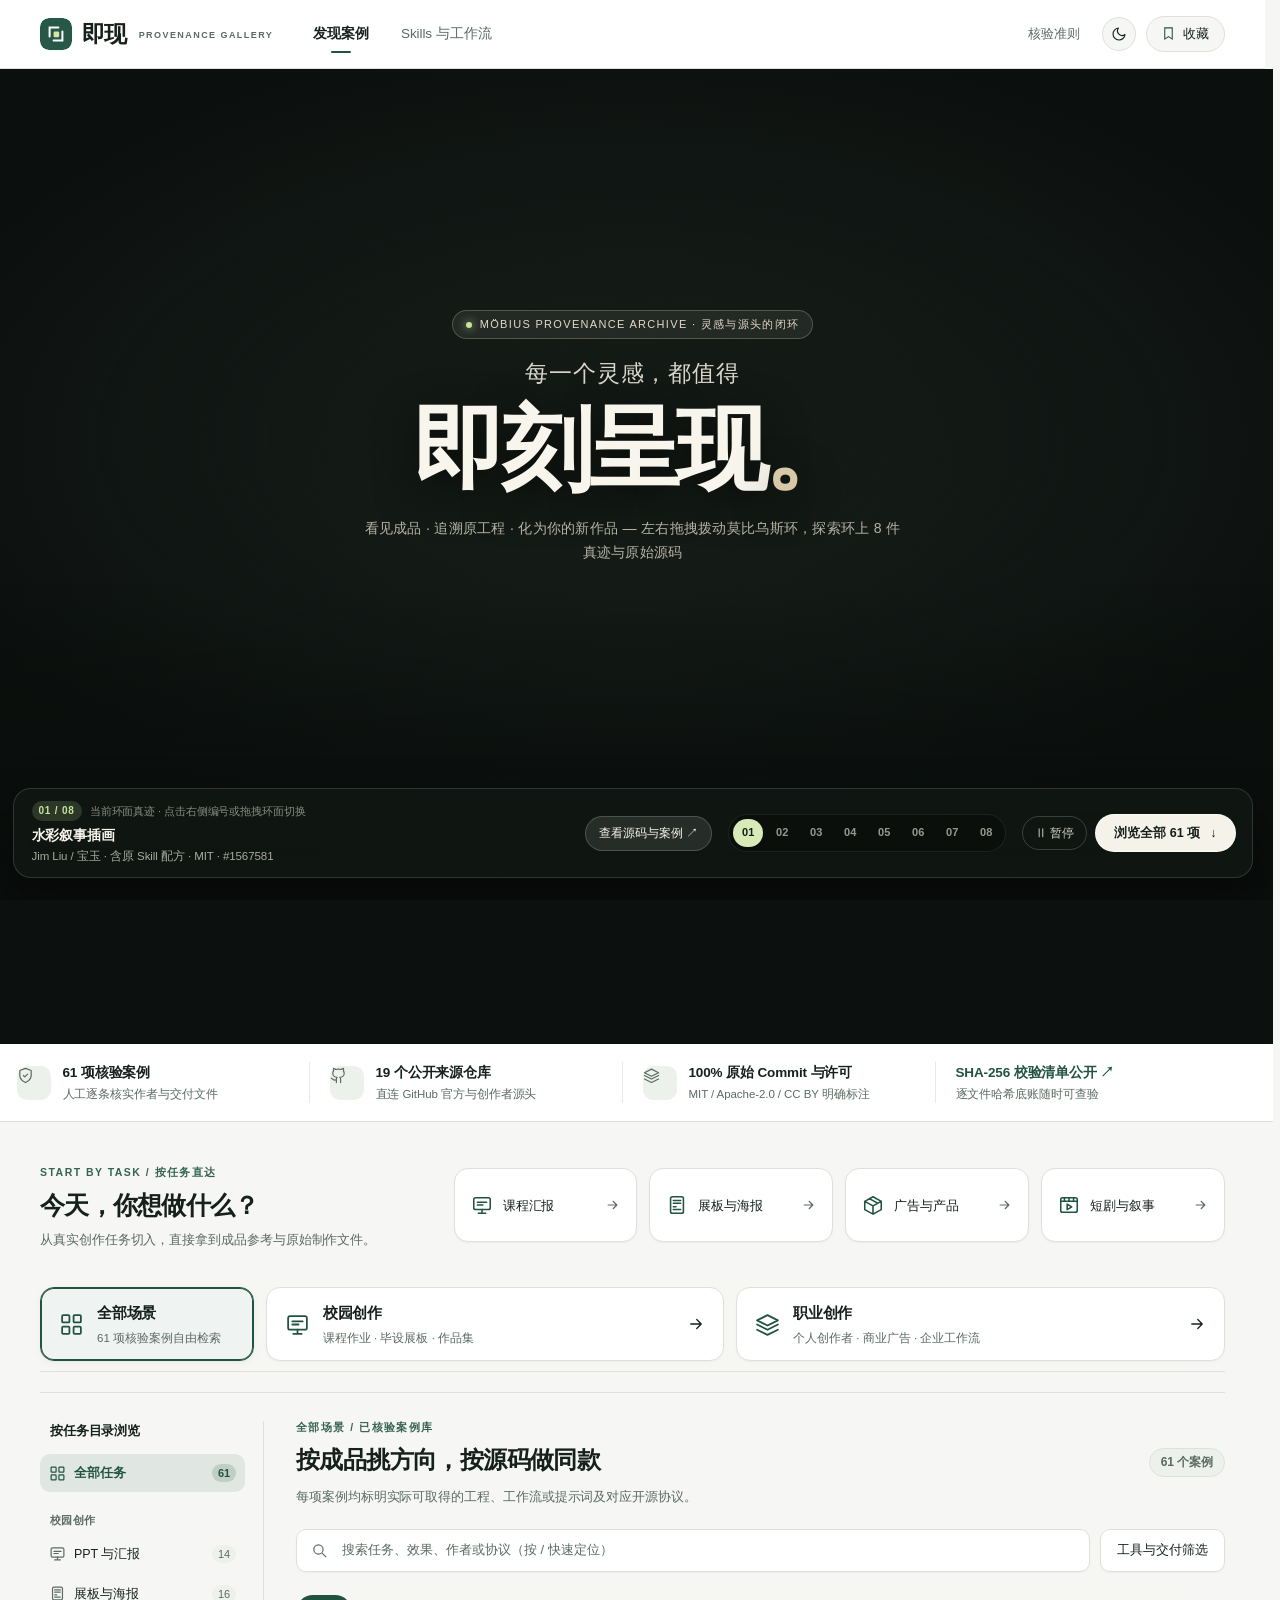
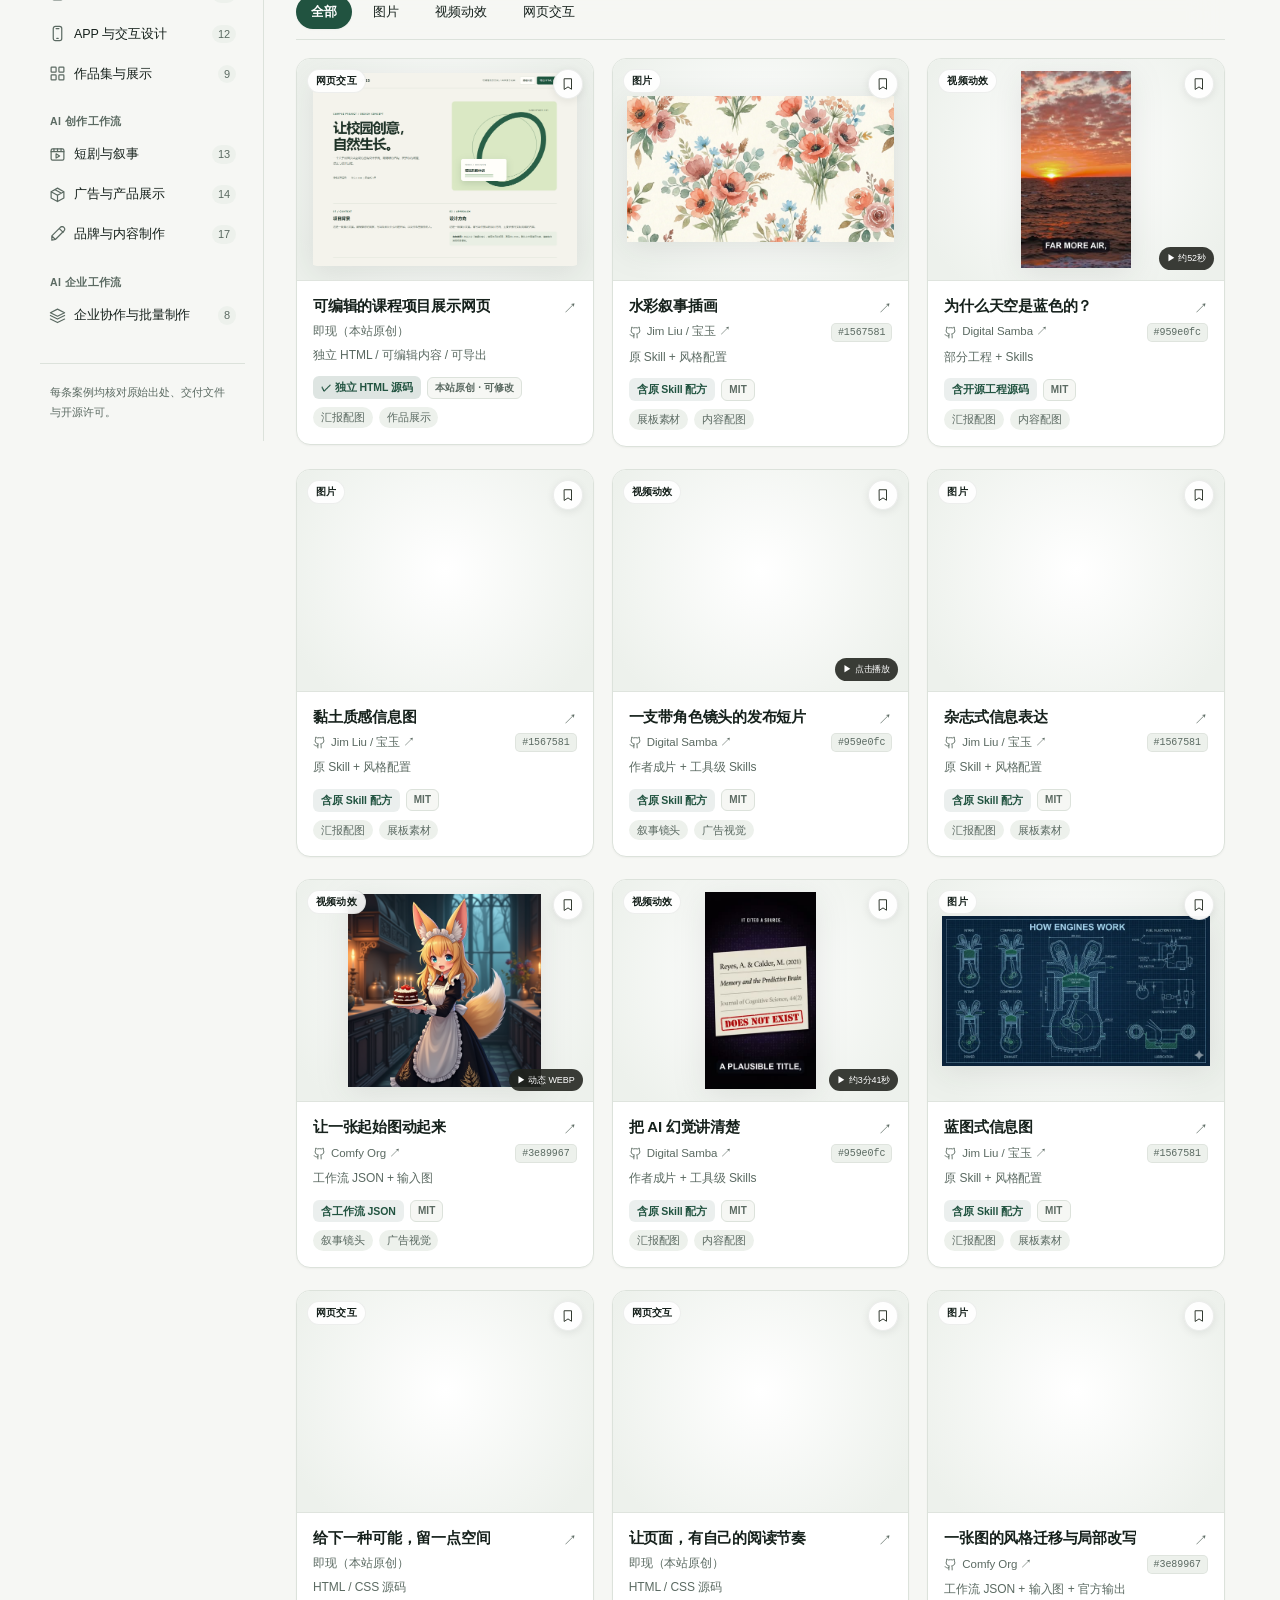
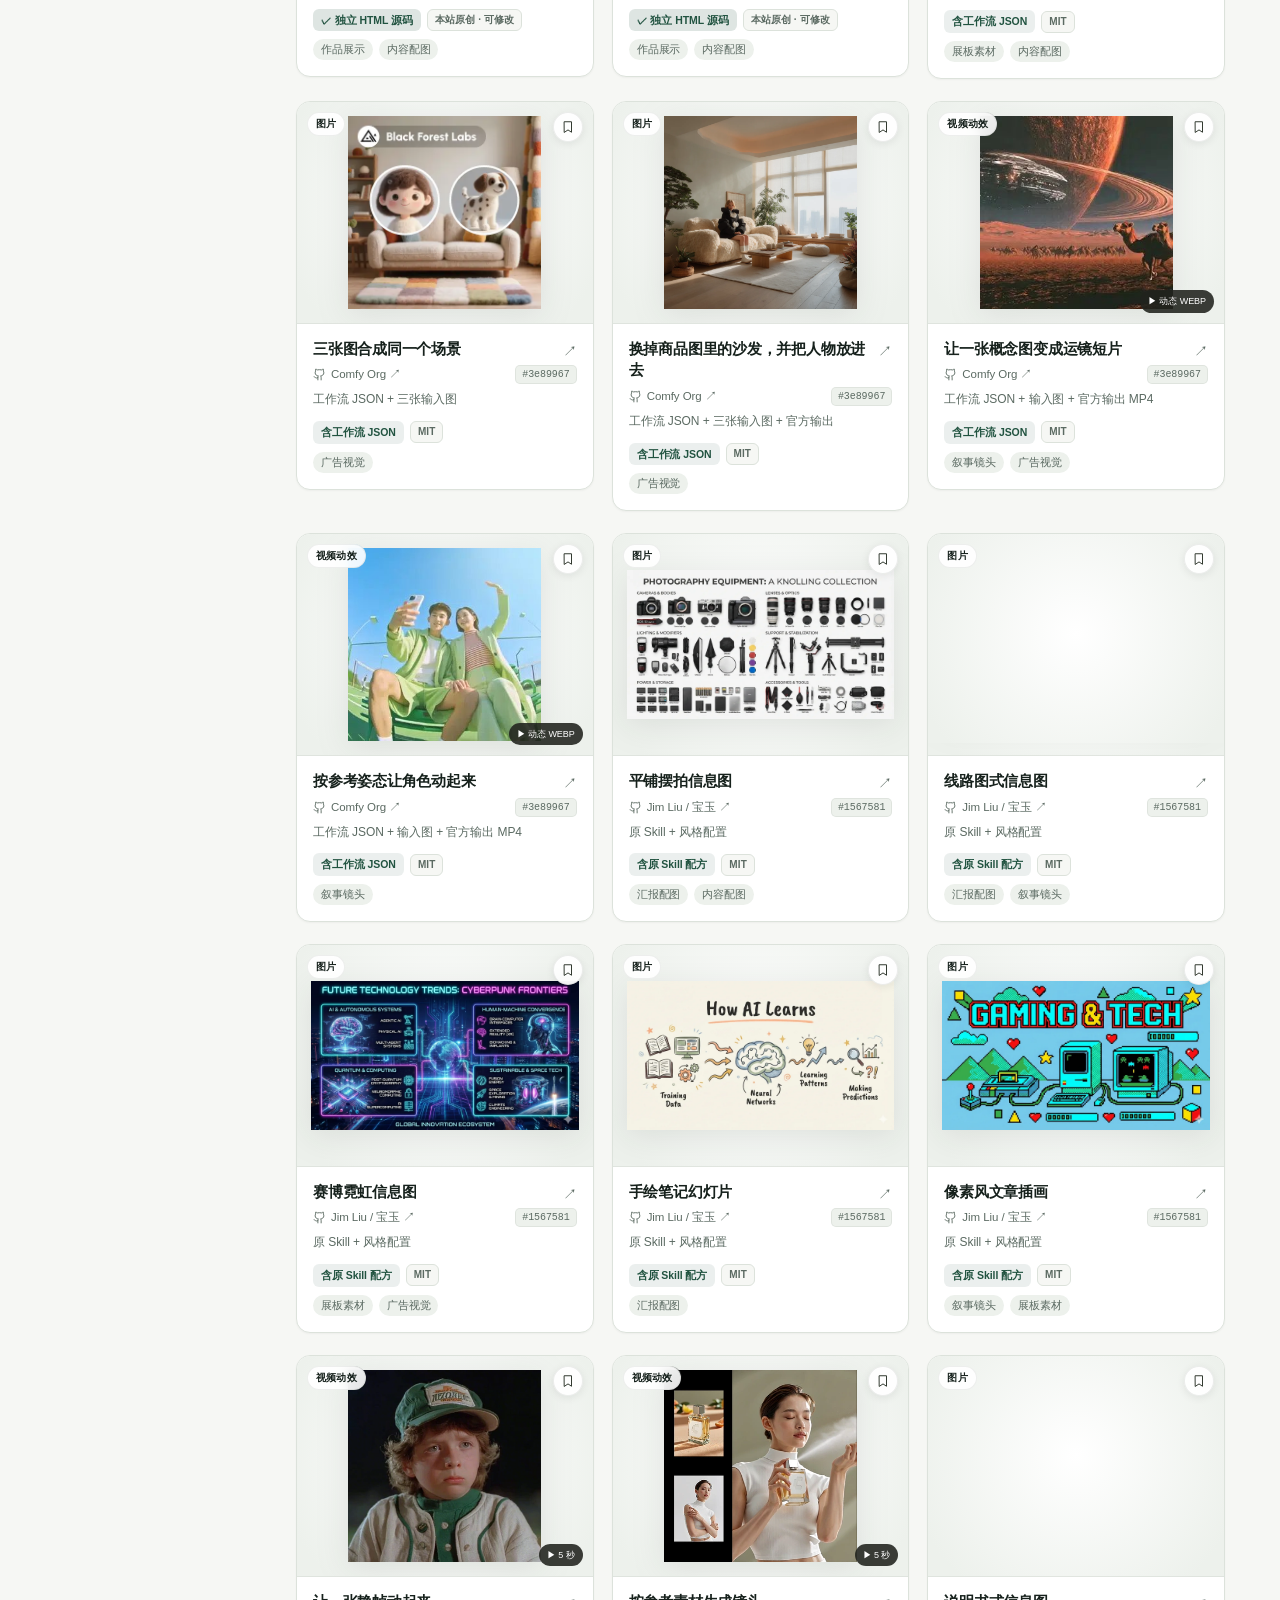
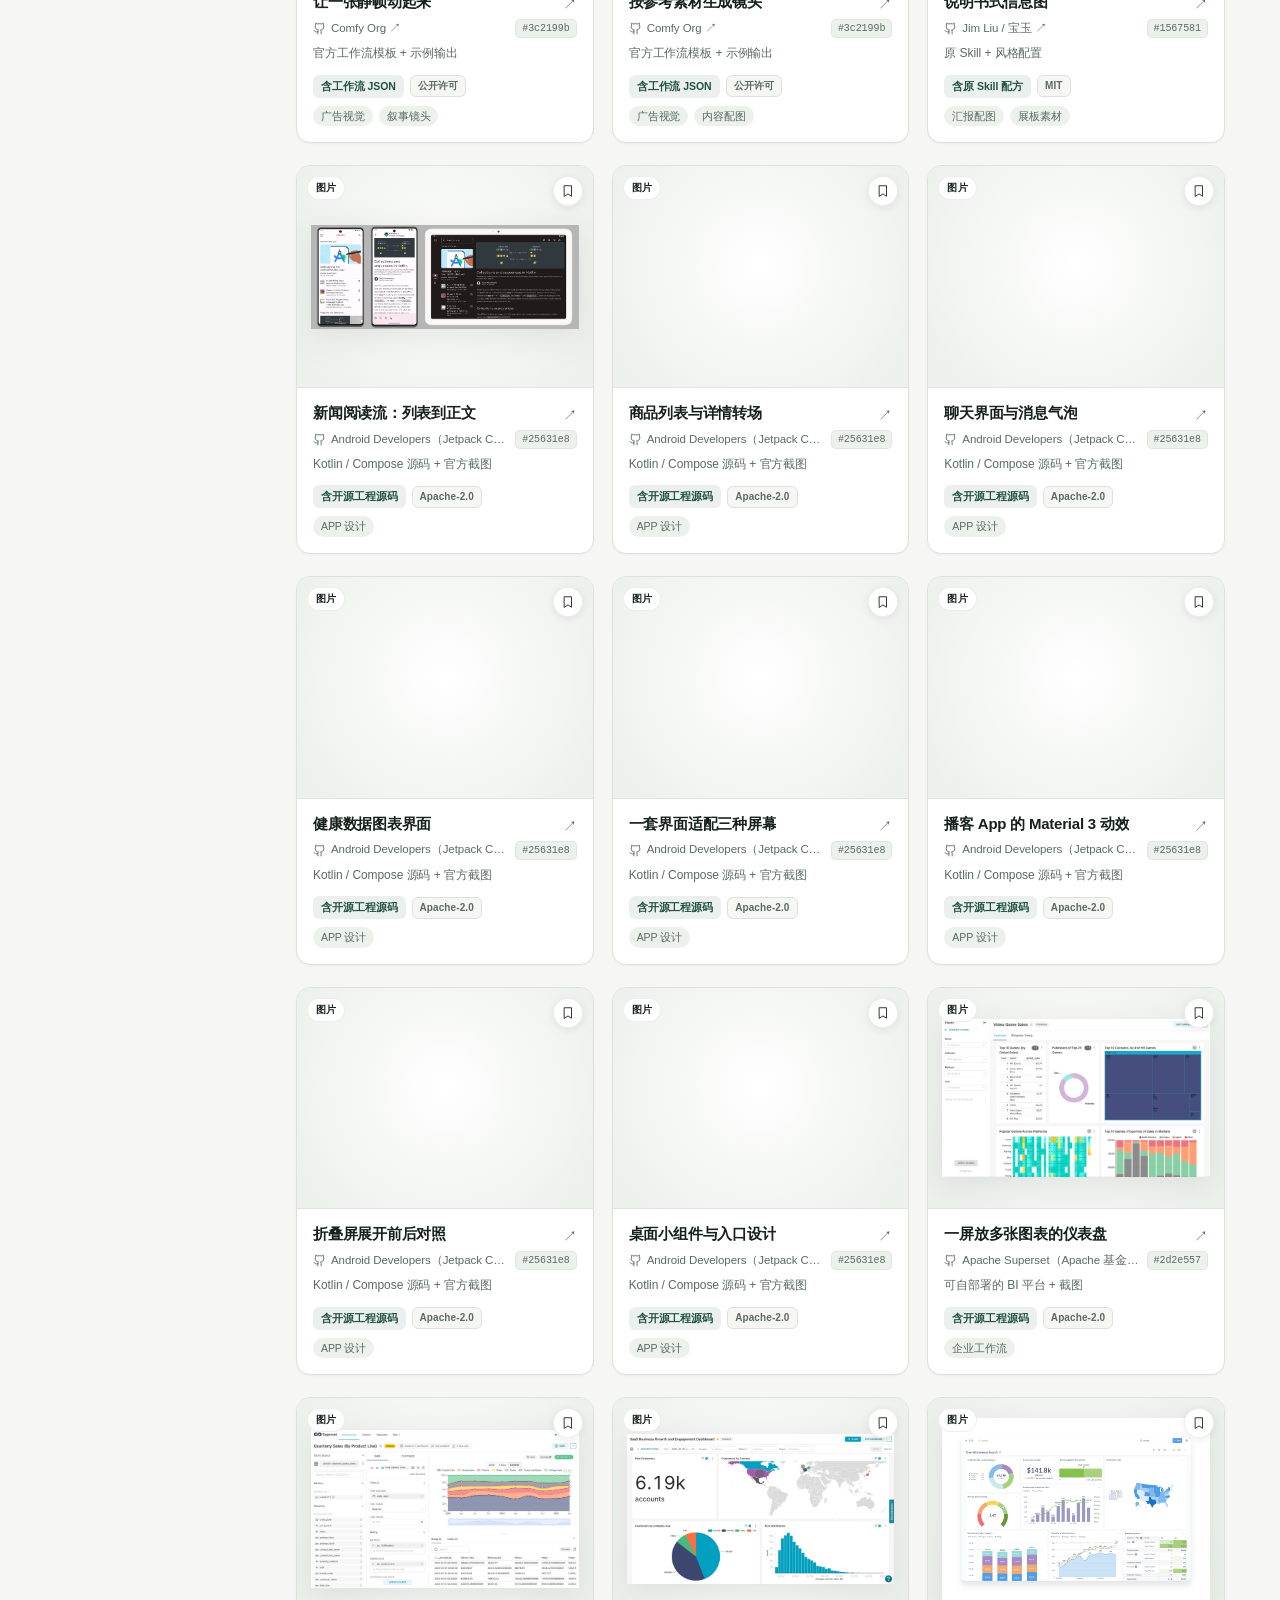
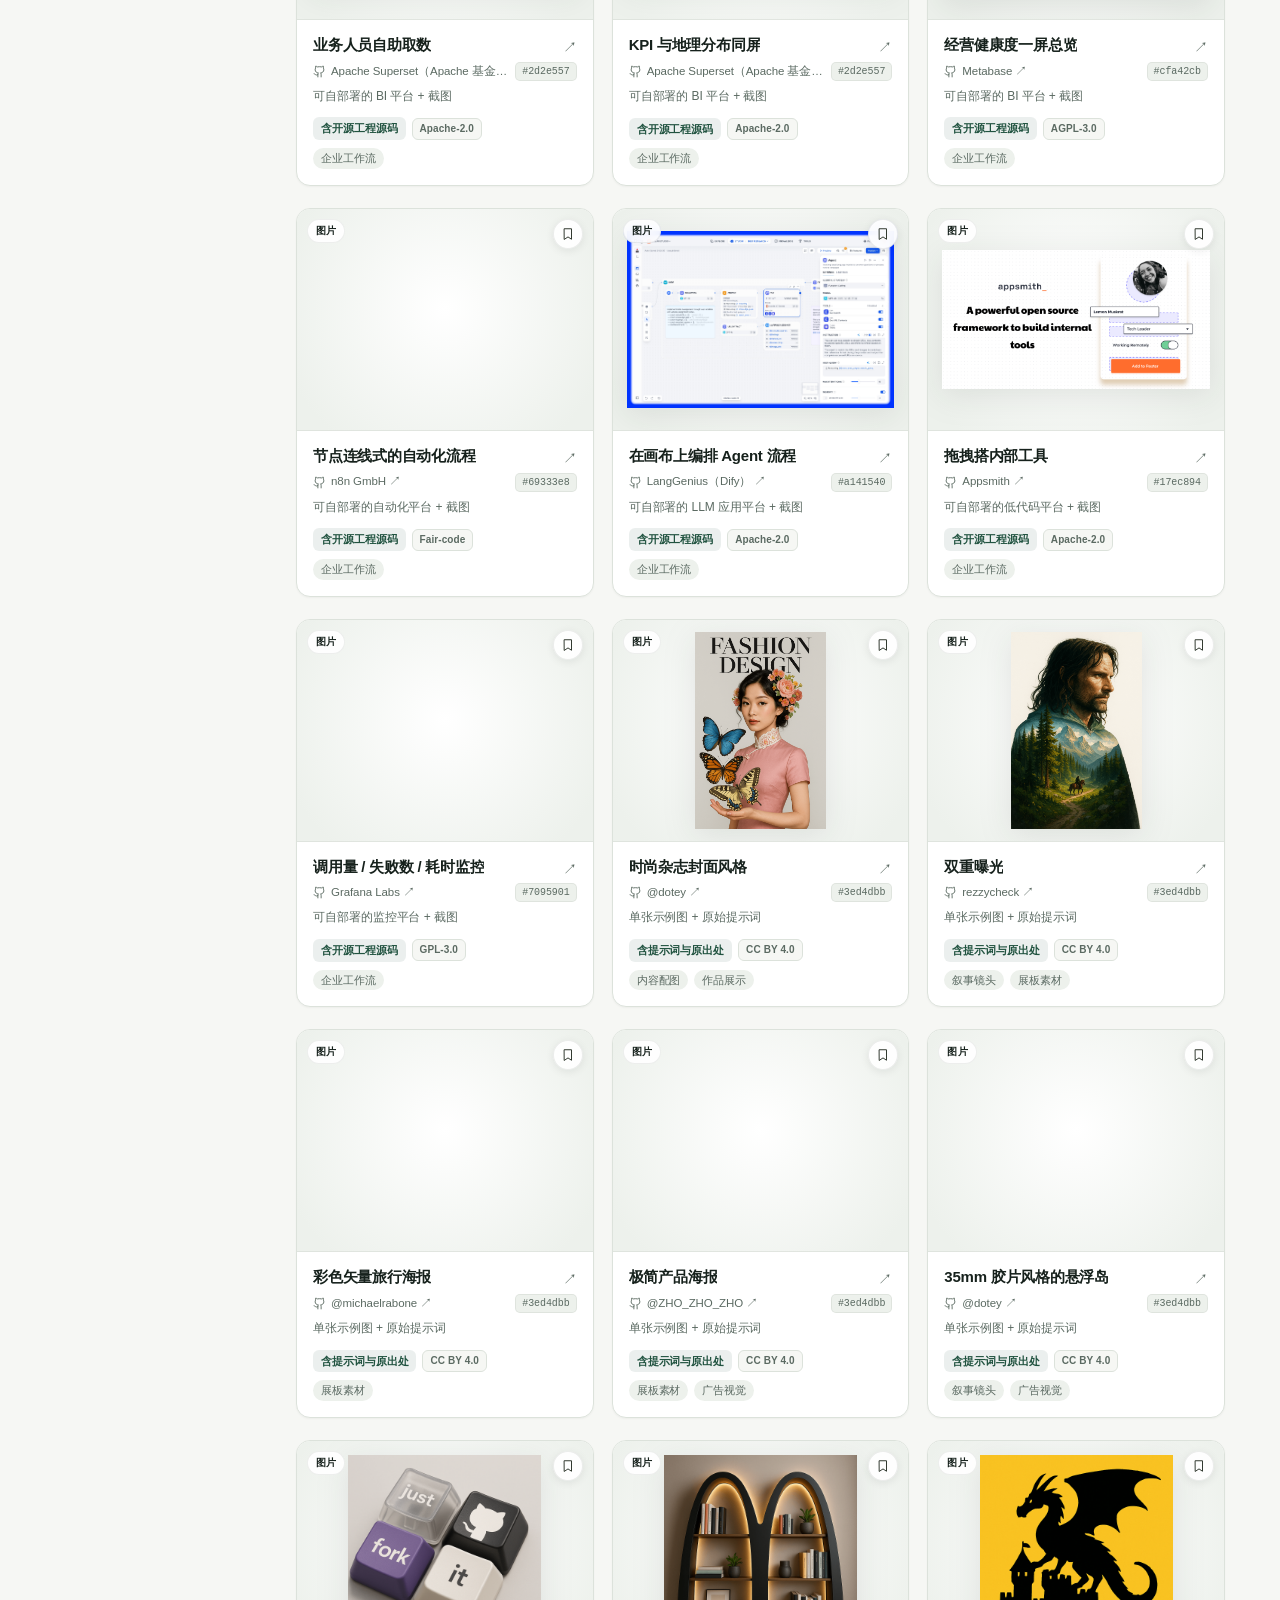
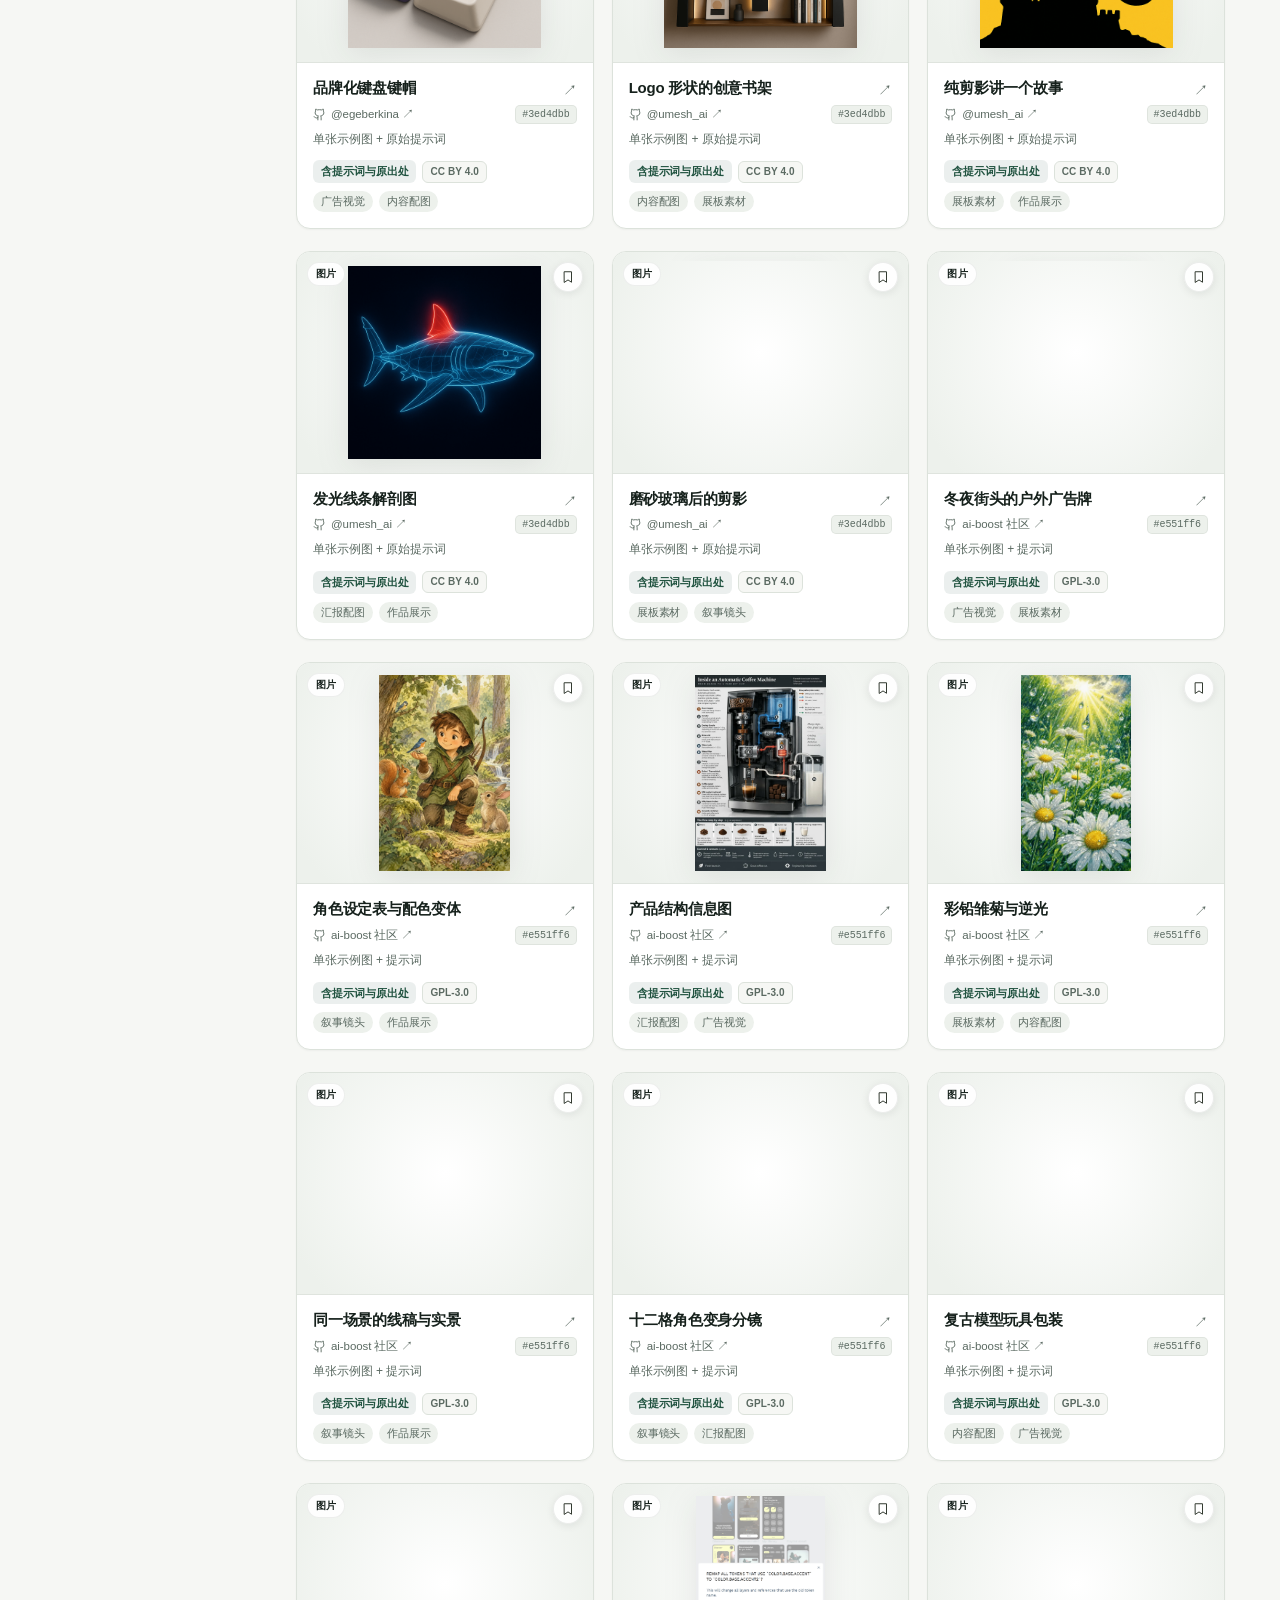
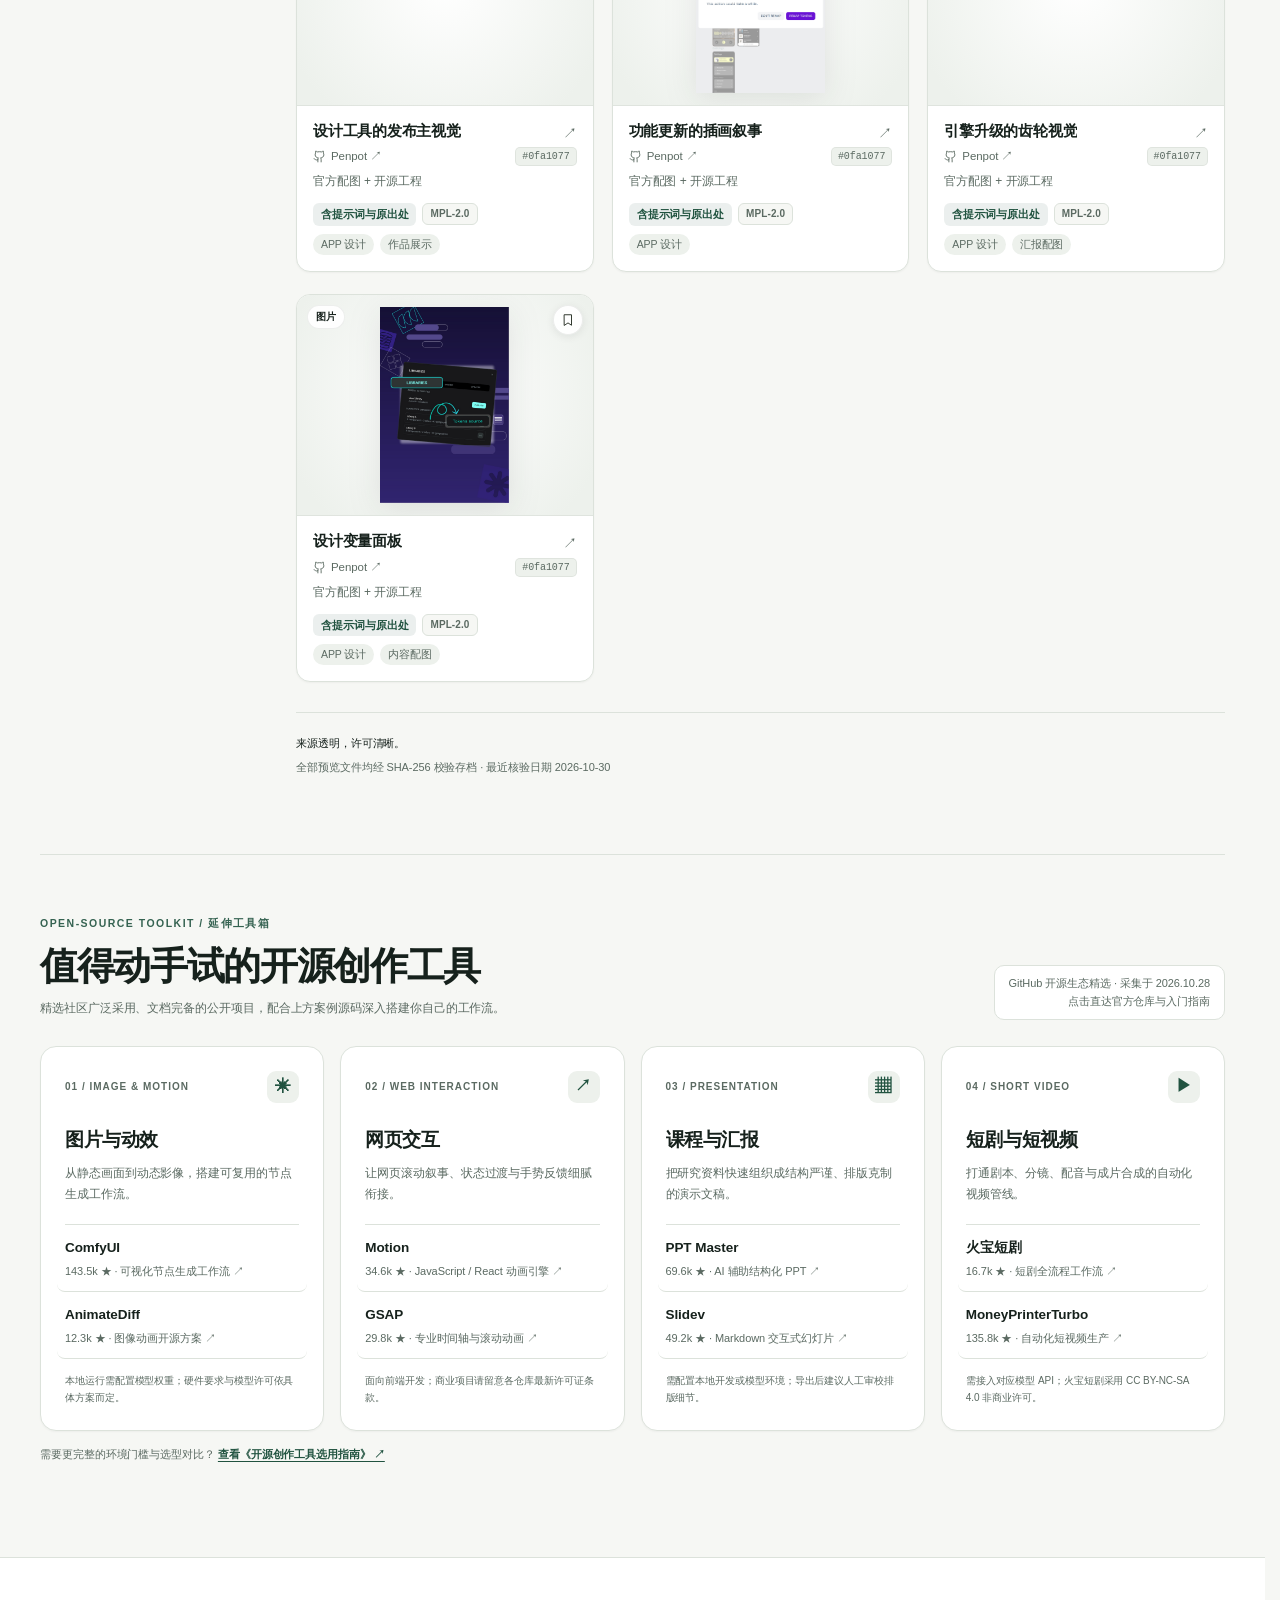
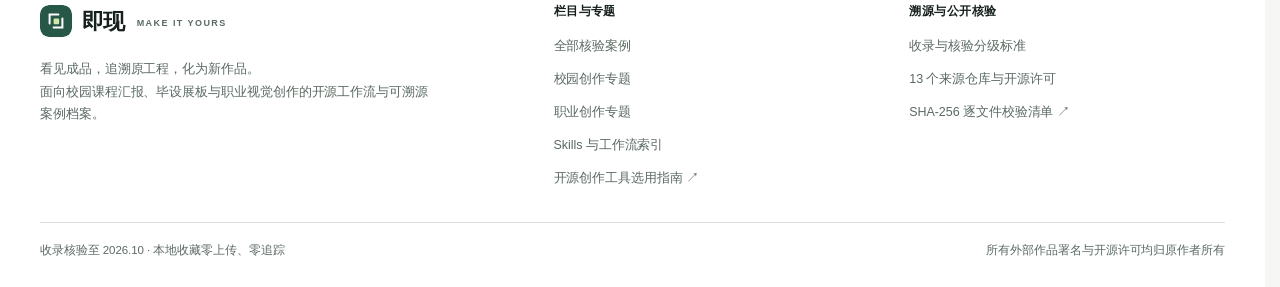
==== commit 8966a236: "Publish index.html" ====
--- a/index.html
+++ b/index.html
@@ -1,11 +1,10 @@
 <!doctype html>
-<html lang="zh-CN" data-theme="light"><head><meta charset="UTF-8"><meta name="viewport" content="width=device-width,initial-scale=1"><script>try{var p=new URLSearchParams(location.search).get("theme")||localStorage.getItem("jixian-theme")||(matchMedia("(prefers-color-scheme:dark)").matches?"dark":"light");document.documentElement.dataset.theme=p==="dark"?"dark":"light"}catch(e){}</script><meta name="description" content="即现 · 面向校园与职业创作，按汇报、展板、广告和叙事任务发现案例与可追溯制作资料"><title>即现 · 创作从这里发生</title><link rel="stylesheet" href="styles.css"><link rel="stylesheet" href="source-gallery.css"><link rel="stylesheet" href="task-discovery.css"><link rel="stylesheet" href="hero-ribbon.css"><link rel="stylesheet" href="experience.css"><link rel="stylesheet" href="design.css"><link rel="stylesheet" href="motion.css"><link rel="icon" type="image/svg+xml" href="assets/jixian-mark.svg"></head>
+<html lang="zh-CN" data-theme="light"><head><meta charset="UTF-8"><meta name="viewport" content="width=device-width,initial-scale=1"><script>try{var p=new URLSearchParams(location.search).get("theme")||localStorage.getItem("jixian-theme")||(matchMedia("(prefers-color-scheme:dark)").matches?"dark":"light");document.documentElement.dataset.theme=p==="dark"?"dark":"light"}catch(e){}</script><meta name="description" content="即现 · 面向校园与职业创作，按汇报、展板、广告和叙事任务发现案例与可追溯开源制作资料"><title>即现 · 有来源的创作画廊</title><link rel="stylesheet" href="styles.css"><link rel="stylesheet" href="source-gallery.css"><link rel="stylesheet" href="task-discovery.css"><link rel="stylesheet" href="hero-ribbon.css"><link rel="stylesheet" href="experience.css"><link rel="stylesheet" href="design.css"><link rel="stylesheet" href="motion.css"><link rel="icon" type="image/svg+xml" href="assets/jixian-mark.svg"></head>
 <body><a class="skip" href="#main">跳转到内容</a>
-<div class="review-bar"><span>让灵感成为作品 <span class="edition">校园创作 / 职业创作</span></span><div class="theme-choices" aria-label="切换视觉方案"><button data-theme-choice="light" aria-pressed="true">浅色</button><button data-theme-choice="dark" aria-pressed="false">深色</button></div><button class="review-help" id="about-demo">内容说明 ↗</button></div>
-<header class="header"><a class="brand" href="#discover"><img class="brand-mark" src="assets/jixian-mark.svg" alt="" width="36" height="36">即现<span class="brand-en">JI XIAN</span></a><nav id="nav" aria-label="主要导航"></nav><a class="saved-link" href="#saved"><svg class="icon" viewBox="0 0 24 24" fill="none" stroke="currentColor" stroke-width="1.6" aria-hidden="true"><path d="M6 3h12v18l-6-4-6 4z"/></svg> 我的收藏 <span id="save-count">0</span></a></header>
+<header class="site-header-wrap"><div class="header"><a class="brand" href="#discover"><img class="brand-mark" src="assets/jixian-mark.svg" alt="" width="34" height="34">即现<span class="brand-en">PROVENANCE GALLERY</span></a><nav id="nav" aria-label="主要导航"></nav><div class="header-actions"><button type="button" class="header-ghost" id="about-demo">核验准则</button><button type="button" class="theme-toggle" id="theme-toggle" aria-label="切换深浅色主题" title="切换深浅色主题"></button><a class="saved-link" href="#saved"><svg class="icon" viewBox="0 0 24 24" fill="none" stroke="currentColor" stroke-width="1.7" aria-hidden="true"><path d="M6 3h12v18l-6-4-6 4z"/></svg><span>收藏</span><span id="save-count">0</span></a></div></div></header>
 <main id="main" tabindex="-1"></main>
-<footer class="site-footer"><a class="brand" href="#discover">即现<span class="brand-en">MAKE IT YOURS.</span></a><span>灵感有去处，创作有起点。</span><button id="footer-about">来源与收录说明 ↗</button><a href="credits.html">作者与许可</a></footer>
-<dialog id="info-dialog"><div class="dialog-head"><h2>这批案例从哪里来</h2><button data-close-dialog aria-label="关闭说明">×</button></div><p id="collection-description">内容由已审核目录生成。</p><p>每条外部案例提供作者、来源、对应Skill或工作流，以及实际文件和缺失项。仓库预览图随本站加载，视频成片从作者原站播放；作者展示不等于本站复跑或保证同款。</p><p>可以筛选、播放、收藏、备注和导出来源清单。当前没有安装外部Skill或调用生成模型；没有采集私人内容。</p><button class="primary" data-close-dialog>开始浏览</button></dialog>
-<dialog id="filter-dialog"><div class="dialog-head"><h2>找到适合你的做法</h2><button data-close-dialog aria-label="关闭筛选">×</button></div><form id="filter-form"><label>使用工具<select name="tool"><option value="all">不限工具</option><option value="agent">Agent / Skills</option><option value="comfy">ComfyUI</option><option value="browser">浏览器 / HTML CSS</option><option value="reference">旧布局参考</option></select></label><label>取用状态<select name="access"><option value="all">全部内容</option><option value="skill">有原 Skill</option><option value="project">有项目文件</option><option value="workflow">有工作流 JSON</option><option value="code">有网页代码</option><option value="reference">仅参考</option></select></label><p class="muted">按已找到的原始文件筛选；有文件不代表已成功复刻。</p><div class="form-actions"><button type="button" id="clear-advanced">重置</button><button type="submit" class="primary">应用筛选</button></div></form></dialog>
+<footer class="site-footer-wrap"><div class="site-footer"><div class="footer-col footer-brand"><a class="brand" href="#discover"><img class="brand-mark" src="assets/jixian-mark.svg" alt="" width="30" height="30">即现<span class="brand-en">MAKE IT YOURS</span></a><p>看见成品，追溯原工程，化为新作品。<br>面向校园课程汇报、毕设展板与职业视觉创作的开源工作流与可溯源案例档案。</p></div><div class="footer-col"><h4>栏目与专题</h4><a href="#discover">全部核验案例</a><a href="#discover?audience=campus">校园创作专题</a><a href="#discover?audience=professional">职业创作专题</a><a href="#methods">Skills 与工作流索引</a><a href="creative-resources.html">开源创作工具选用指南 ↗</a></div><div class="footer-col"><h4>溯源与公开核验</h4><button type="button" id="footer-about">收录与核验分级标准</button><a href="credits.html">13 个来源仓库与开源许可</a><a href="assets/sources/manifest.json" target="_blank" rel="noopener noreferrer">SHA-256 逐文件校验清单 ↗</a></div></div><div class="footer-bottom"><span>收录核验至 2026.10 · 本地收藏零上传、零追踪</span><span>所有外部作品署名与开源许可均归原作者所有</span></div></footer>
+<dialog id="info-dialog"><div class="dialog-head"><h2>收录与核验分级准则</h2><button data-close-dialog aria-label="关闭说明">×</button></div><p id="collection-description">内容由人工核验目录生成。</p><p>每条收录案例均公开标注<strong>原作者、固定 Git Commit 版本、对应 Skill / 工作流 / 工程源码及开源许可证</strong>。预览图经 SHA-256 校验随站托管，视频成片直连原仓库地址。</p><p>本站按交付确定性分为三级：<strong>本站实测可编辑 / 已改编验证</strong>、<strong>含完整工程或工作流文件</strong>、<strong>含原始提示词与出处记录</strong>，方便按实际条件放心取用。</p><button class="primary" data-close-dialog>开始浏览画廊</button></dialog>
+<dialog id="filter-dialog"><div class="dialog-head"><h2>按工具与交付物筛选</h2><button data-close-dialog aria-label="关闭筛选">×</button></div><form id="filter-form"><label>使用工具<select name="tool"><option value="all">不限工具</option><option value="agent">Agent / Skills</option><option value="comfy">ComfyUI</option><option value="browser">浏览器 / HTML CSS</option><option value="reference">提示词与版式参考</option></select></label><label>可取得资料<select name="access"><option value="all">全部交付类型</option><option value="skill">含原 Skill 配方</option><option value="project">含开源项目工程</option><option value="workflow">含工作流 JSON</option><option value="code">含前端网页源码</option><option value="reference">含提示词与出处</option></select></label><p class="muted">按已核实的原始仓库交付物筛选，每项均附开源许可说明。</p><div class="form-actions"><button type="button" id="clear-advanced">重置</button><button type="submit" class="primary">应用筛选</button></div></form></dialog>
 <div class="toast" id="toast" role="status" aria-live="polite"></div>
 <script src="data.js"></script><script src="app.js"></script></body></html>
--- a/hero-ribbon.css
+++ b/hero-ribbon.css
@@ -1,21 +1,405 @@
-/* A self-contained editorial opening; the existing gallery begins below it. */
-.task-hero.hero-scene{--hero-progress:0;--hero-header-offset:115px;display:block;position:relative;width:100vw;max-width:none;height:calc(165svh - var(--hero-header-offset));min-height:880px;margin:0 0 28px calc(50% - 50vw);padding:0;overflow:clip;background:#0e1210;color:#f6f2e8;isolation:isolate}
-.hero-stage{position:sticky;top:0;height:calc(100svh - var(--hero-header-offset));min-height:560px;max-height:100svh;overflow:hidden;isolation:isolate;background:#0e1210}
-.hero-light{position:absolute;inset:0;background:radial-gradient(ellipse at 50% 46%,#303128 0%,#171b17 38%,#0c100e 78%);pointer-events:none}
-#hero-ribbon{position:absolute;inset:0;width:100%;height:100%;display:block;pointer-events:none;z-index:1}
-.hero-stage:after{content:"";position:absolute;z-index:2;inset:55% 0 0;background:linear-gradient(transparent,#0d110ee6);pointer-events:none}
-.hero-fallback{display:none;position:absolute;inset:8% 8%;border:clamp(70px,10vw,180px) solid #806249;border-left-color:#c09b79;border-bottom-color:#3c3027;border-radius:48% 52% 55% 45%;transform:rotate(-11deg);opacity:.8}.hero-no-webgl .hero-fallback{display:block}
-.hero-message{position:absolute;inset:0;z-index:3;display:flex;align-items:center;justify-content:center;flex-direction:column;text-align:center;pointer-events:none;padding:0 24px;transition:opacity .12s linear}
-.hero-message p{font-size:clamp(18px,2.25vw,34px);font-weight:500;letter-spacing:.01em;margin:0 0 8px;color:#f6f2e8}
-.hero-message h1,.hero-large{font-size:clamp(52px,8.5vw,124px);line-height:1.2;letter-spacing:-.055em;font-weight:650;margin:0;color:#f7f3e8;text-wrap:balance}
-.hero-message h1 span,.hero-large span{color:#d7c8a8}
-.hero-message-first{opacity:clamp(0,calc(1 - var(--hero-progress)*2.5),1);transform:translateY(calc(var(--hero-progress) * -20px))}
-.hero-message-next{opacity:clamp(0,calc((var(--hero-progress) - .32)*2.6),1);transform:translateY(calc((1 - var(--hero-progress)) * 12px))}
-.hero-bottom{position:absolute;z-index:4;left:clamp(24px,4.2vw,64px);right:clamp(24px,4.2vw,64px);bottom:36px;display:flex;align-items:flex-end;justify-content:space-between;gap:24px}
-.hero-bottom p{font-size:13px;line-height:1.9;margin:0;color:#e2ddd0}
-.hero-explore{display:inline-flex;justify-content:space-between;align-items:center;gap:28px;min-width:174px;min-height:48px;padding:12px 16px;background:#f4f0e6;color:#142019;border:1px solid #f4f0e6;font-size:13px;transition:background .2s var(--ease-out,ease),color .2s var(--ease-out,ease),transform 140ms var(--ease-out,ease)}
-.hero-explore:hover{background:#d6e7be;border-color:#d6e7be}.hero-explore:active{transform:scale(0.97)}.hero-explore span{font-size:18px;transition:transform 180ms var(--ease-out,ease)}.hero-explore:hover span{transform:translateX(3px)}.hero-explore:focus-visible{outline:3px solid #d6e7be;outline-offset:4px}
-.hero-scroll{position:absolute;left:50%;bottom:34px;z-index:4;display:flex;align-items:center;gap:8px;transform:translateX(-50%);font-size:10px;color:#d3d0c4;letter-spacing:.1em;pointer-events:none;opacity:clamp(0,calc(1 - var(--hero-progress) * 8),1);transition:opacity .18s linear}.hero-scroll i{width:1px;height:26px;background:linear-gradient(#d3d0c4,transparent)}
-@media(max-width:700px){.task-hero.hero-scene{height:calc(155svh - var(--hero-header-offset));min-height:760px;margin-bottom:20px}.hero-stage{height:calc(100svh - var(--hero-header-offset));min-height:540px}.hero-message{padding:0 15px}.hero-message p{font-size:19px;margin-bottom:10px}.hero-message h1,.hero-large{font-size:clamp(43px,11.4vw,64px);letter-spacing:-.055em;line-height:1.25}.hero-bottom{left:20px;right:20px;bottom:25px;display:flex;align-items:flex-start;flex-direction:column;gap:16px}.hero-bottom p{font-size:11px}.hero-explore{min-height:43px;min-width:155px;font-size:12px}.hero-scroll{left:auto;right:22px;bottom:30px;transform:none}.hero-fallback{inset:14% -52%;border-width:80px}}
-@media(prefers-reduced-motion:reduce){.task-hero.hero-scene{height:calc(100svh - var(--hero-header-offset));min-height:560px}.hero-message-first{opacity:1;transform:none}.hero-message-next{opacity:0;transform:none}.hero-explore{transition:none}}
-.hero-controls{position:absolute;z-index:5;left:50%;top:calc(50% + clamp(85px,9vw,140px));transform:translateX(-50%);display:flex;flex-direction:column;align-items:center;gap:8px;color:#f7f3e8}.hero-controls button{border:1px solid #ffffff75;border-radius:99px;padding:9px 17px;background:#111a15b3;color:#fff;font-size:12px;white-space:nowrap;cursor:pointer}.hero-controls button:hover{background:#f7f3e8;color:#17231c}.hero-controls button:focus-visible,.hero-controls summary:focus-visible{outline:3px solid #d6e7be;outline-offset:3px}.hero-controls details{position:relative;font-size:10px;text-align:center}.hero-controls summary{cursor:pointer;color:#f0ecde;list-style:none}.hero-controls summary::-webkit-details-marker{display:none}.hero-controls details div{position:absolute;left:50%;transform:translateX(-50%);top:22px;width:210px;max-height:180px;overflow:auto;padding:8px 14px;background:#18201dec;border:1px solid #ffffff44;border-radius:8px;text-align:left}.hero-controls details a{display:block;padding:4px;color:#fff}.hero-no-webgl .hero-controls{display:none}@media(max-width:700px){.hero-controls{top:calc(50% + 100px)}.hero-controls button{font-size:11px;padding:8px 14px}}
+/* Sculptural WebGL Möbius Strip Showpiece + Live Curatorial Provenance HUD */
+.task-hero.hero-scene {
+  --hero-progress: 0;
+  --hero-header-offset: 76px;
+  display: block;
+  position: relative;
+  width: 100vw;
+  max-width: none;
+  height: calc(116svh - var(--hero-header-offset));
+  min-height: 680px;
+  margin: 0 0 0 calc(50% - 50vw);
+  padding: 0;
+  overflow: clip;
+  background: #0c110f;
+  color: #f6f2e8;
+  isolation: isolate;
+}
+
+.hero-stage {
+  position: sticky;
+  top: 0;
+  height: calc(100svh - var(--hero-header-offset));
+  min-height: 600px;
+  max-height: 100svh;
+  overflow: hidden;
+  isolation: isolate;
+  background: #0c110f;
+  cursor: grab;
+  user-select: none;
+  -webkit-user-select: none;
+  touch-action: pan-y;
+}
+.hero-stage.is-dragging {
+  cursor: grabbing;
+}
+
+.hero-light {
+  position: absolute;
+  inset: 0;
+  background:
+    radial-gradient(ellipse 68% 58% at 50% 45%, rgba(62, 74, 58, 0.42) 0%, rgba(19, 25, 22, 0.82) 52%, #0b0f0d 88%),
+    radial-gradient(circle at 50% 44%, rgba(12, 17, 15, 0.68) 0%, transparent 46%);
+  pointer-events: none;
+}
+
+#hero-ribbon {
+  position: absolute;
+  inset: 0;
+  width: 100%;
+  height: 100%;
+  display: block;
+  pointer-events: none;
+  z-index: 1;
+}
+
+/* Soft radial vignette behind center copy so both text and 3D ribbon stay razor sharp */
+.hero-stage::before {
+  content: "";
+  position: absolute;
+  inset: 0;
+  z-index: 2;
+  background: radial-gradient(ellipse 42% 32% at 50% 44%, rgba(10, 14, 12, 0.64) 0%, rgba(10, 14, 12, 0.22) 62%, transparent 100%);
+  pointer-events: none;
+}
+.hero-stage::after {
+  content: "";
+  position: absolute;
+  z-index: 2;
+  inset: 62% 0 0;
+  background: linear-gradient(transparent, rgba(10, 14, 12, 0.92));
+  pointer-events: none;
+}
+
+.hero-fallback {
+  display: none;
+  position: absolute;
+  inset: 10% 10%;
+  border: clamp(60px, 9vw, 150px) solid #6c5742;
+  border-left-color: #b89876;
+  border-bottom-color: #342b23;
+  border-radius: 48% 52% 55% 45%;
+  transform: rotate(-11deg);
+  opacity: 0.75;
+}
+.hero-no-webgl .hero-fallback {
+  display: block;
+}
+
+.hero-message {
+  position: absolute;
+  inset: 0 0 88px 0;
+  z-index: 3;
+  display: flex;
+  align-items: center;
+  justify-content: center;
+  flex-direction: column;
+  text-align: center;
+  pointer-events: none;
+  padding: 0 24px;
+}
+
+.hero-kicker {
+  display: inline-flex;
+  align-items: center;
+  gap: 8px;
+  padding: 5px 13px;
+  border-radius: 999px;
+  background: rgba(255, 255, 255, 0.07);
+  border: 1px solid rgba(216, 200, 168, 0.28);
+  backdrop-filter: blur(10px);
+  -webkit-backdrop-filter: blur(10px);
+  font-size: 11px;
+  font-weight: 500;
+  letter-spacing: 0.12em;
+  color: #e4dac5;
+  margin-bottom: 16px;
+}
+.hero-kicker i {
+  width: 6px;
+  height: 6px;
+  border-radius: 50%;
+  background: #c5e69a;
+  box-shadow: 0 0 10px #c5e69a;
+}
+
+.hero-message p {
+  font-size: clamp(16px, 1.8vw, 24px);
+  font-weight: 400;
+  letter-spacing: 0.04em;
+  margin: 0 0 6px;
+  color: rgba(246, 242, 232, 0.88);
+}
+
+.hero-message h1,
+.hero-large {
+  font-size: clamp(46px, 7.2vw, 102px);
+  line-height: 1.12;
+  letter-spacing: -0.045em;
+  font-weight: 700;
+  margin: 0;
+  color: #f8f5ec;
+  text-wrap: balance;
+  text-shadow: 0 12px 40px rgba(0, 0, 0, 0.55);
+}
+.hero-message h1 span,
+.hero-large span {
+  color: #d7c8a8;
+}
+
+.hero-subline {
+  margin-top: 16px !important;
+  font-size: clamp(12.5px, 1.1vw, 14.5px) !important;
+  letter-spacing: 0.02em !important;
+  color: rgba(228, 222, 208, 0.78) !important;
+  max-width: 540px;
+  line-height: 1.7;
+}
+
+.hero-message-first {
+  opacity: clamp(0, calc(1 - var(--hero-progress) * 2.5), 1);
+  transform: translateY(calc(var(--hero-progress) * -18px));
+}
+.hero-message-next {
+  opacity: clamp(0, calc((var(--hero-progress) - 0.34) * 2.6), 1);
+  transform: translateY(calc((1 - var(--hero-progress)) * 12px));
+}
+
+/* ---------- Live Curatorial HUD Dock at Bottom of Stage ---------- */
+.hero-dock {
+  position: absolute;
+  z-index: 5;
+  left: max(20px, calc((100vw - var(--max, 1320px)) / 2));
+  right: max(20px, calc((100vw - var(--max, 1320px)) / 2));
+  bottom: 22px;
+  display: grid;
+  grid-template-columns: minmax(0, 1.35fr) auto auto;
+  align-items: center;
+  gap: 16px;
+  padding: 12px 16px 12px 18px;
+  border-radius: 18px;
+  background: rgba(18, 25, 21, 0.74);
+  border: 1px solid rgba(255, 255, 255, 0.14);
+  backdrop-filter: saturate(160%) blur(18px);
+  -webkit-backdrop-filter: saturate(160%) blur(18px);
+  box-shadow: 0 20px 48px rgba(0, 0, 0, 0.42);
+  cursor: default;
+}
+
+.dock-live {
+  display: flex;
+  align-items: center;
+  justify-content: space-between;
+  gap: 14px;
+  min-width: 0;
+}
+.dock-live-info {
+  min-width: 0;
+  flex: 1;
+}
+.dock-live-top {
+  display: flex;
+  align-items: center;
+  gap: 8px;
+  margin-bottom: 3px;
+}
+.dock-badge {
+  font-size: 10px;
+  font-weight: 600;
+  letter-spacing: 0.08em;
+  padding: 2px 7px;
+  border-radius: 99px;
+  background: rgba(197, 230, 154, 0.16);
+  color: #c5e69a;
+  font-variant-numeric: tabular-nums;
+}
+.dock-hint {
+  font-size: 10.5px;
+  color: rgba(232, 228, 216, 0.56);
+}
+.dock-live-title {
+  font-size: 14px;
+  font-weight: 600;
+  color: #f7f4eb;
+  white-space: nowrap;
+  overflow: hidden;
+  text-overflow: ellipsis;
+}
+.dock-live-meta {
+  font-size: 11.5px;
+  color: rgba(232, 228, 216, 0.72);
+  white-space: nowrap;
+  overflow: hidden;
+  text-overflow: ellipsis;
+  font-variant-numeric: tabular-nums;
+}
+.dock-open {
+  display: inline-flex;
+  align-items: center;
+  gap: 5px;
+  padding: 7px 13px;
+  border-radius: 999px;
+  background: rgba(255, 255, 255, 0.1);
+  border: 1px solid rgba(255, 255, 255, 0.18);
+  color: #f7f4eb;
+  font-size: 12px;
+  font-weight: 500;
+  white-space: nowrap;
+  flex-shrink: 0;
+}
+
+.dock-slots {
+  display: flex;
+  align-items: center;
+  gap: 4px;
+  padding: 4px;
+  border-radius: 999px;
+  background: rgba(0, 0, 0, 0.28);
+  border: 1px solid rgba(255, 255, 255, 0.08);
+}
+.dock-slots button {
+  width: 30px;
+  height: 28px;
+  border-radius: 999px;
+  font-size: 11px;
+  font-weight: 600;
+  color: rgba(240, 236, 226, 0.62);
+  font-variant-numeric: tabular-nums;
+  padding: 0;
+}
+.dock-slots button.is-active {
+  background: #d7eab8;
+  color: #132018;
+}
+
+.dock-actions {
+  display: flex;
+  align-items: center;
+  gap: 8px;
+}
+.dock-pause {
+  padding: 7px 12px;
+  border-radius: 999px;
+  border: 1px solid rgba(255, 255, 255, 0.18);
+  color: rgba(246, 242, 232, 0.85);
+  font-size: 11.5px;
+  white-space: nowrap;
+}
+.hero-explore {
+  display: inline-flex;
+  align-items: center;
+  gap: 10px;
+  min-height: 38px;
+  padding: 8px 18px;
+  border-radius: 999px;
+  background: #f5f2ea;
+  color: #142019;
+  border: 1px solid rgba(255, 255, 255, 0.7);
+  font-size: 12.5px;
+  font-weight: 600;
+  white-space: nowrap;
+}
+
+.hero-no-webgl .dock-slots,
+.hero-no-webgl .dock-pause {
+  display: none;
+}
+
+@media (hover: hover) and (pointer: fine) {
+  .dock-open:hover {
+    background: rgba(255, 255, 255, 0.2);
+    border-color: rgba(255, 255, 255, 0.35);
+  }
+  .dock-slots button:not(.is-active):hover {
+    color: #fff;
+    background: rgba(255, 255, 255, 0.1);
+  }
+  .dock-pause:hover {
+    background: rgba(255, 255, 255, 0.12);
+    color: #fff;
+  }
+  .hero-explore:hover {
+    background: #d7eab8;
+    border-color: #d7eab8;
+  }
+}
+
+@media (max-width: 1120px) {
+  .hero-dock {
+    grid-template-columns: 1fr auto;
+    gap: 10px 12px;
+  }
+  .dock-live {
+    grid-column: 1 / -1;
+  }
+}
+
+@media (max-width: 700px) {
+  .task-hero.hero-scene {
+    height: calc(108svh - var(--hero-header-offset));
+    min-height: 600px;
+  }
+  .hero-stage {
+    min-height: 540px;
+  }
+  .hero-message {
+    inset: 0 0 132px 0;
+    padding: 0 18px;
+  }
+  .hero-kicker {
+    font-size: 9.5px;
+    padding: 4px 10px;
+    margin-bottom: 12px;
+  }
+  .hero-message h1,
+  .hero-large {
+    font-size: clamp(38px, 10.8vw, 56px);
+  }
+  .hero-subline {
+    font-size: 12px !important;
+    margin-top: 10px !important;
+  }
+  .dock-hint {
+    display: none;
+  }
+  .hero-dock {
+    left: 14px;
+    right: 14px;
+    bottom: 14px;
+    padding: 11px 12px;
+    border-radius: 14px;
+    grid-template-columns: 1fr;
+    gap: 9px;
+  }
+  .dock-slots {
+    justify-content: space-between;
+    overflow-x: auto;
+  }
+  .dock-slots button {
+    width: 28px;
+    height: 26px;
+    font-size: 10px;
+  }
+  .dock-actions {
+    justify-content: space-between;
+  }
+  .hero-explore {
+    flex: 1;
+    justify-content: center;
+  }
+}
+
+@media (prefers-reduced-motion: reduce) {
+  .task-hero.hero-scene {
+    height: calc(100svh - var(--hero-header-offset));
+    min-height: 580px;
+  }
+  .hero-message-first {
+    opacity: 1;
+    transform: none;
+  }
+  .hero-message-next {
+    opacity: 0;
+    transform: none;
+  }
+}
--- a/design.css
+++ b/design.css
@@ -1,33 +1,34 @@
-/* Editorial visual design elevation: typography, surface hierarchy, cards, hero & detail polish */
+/* Institutional & Editorial Design System: Single Masthead, Trust Strip, Provenance Cards & 3-Col Footer */
 :root {
   --font-sans: -apple-system, BlinkMacSystemFont, "SF Pro Text", "SF Pro Display", "PingFang SC", "Hiragino Sans GB", "HarmonyOS Sans SC", "Microsoft YaHei UI", "Segoe UI", sans-serif;
+  --font-mono: ui-monospace, "SF Mono", "JetBrains Mono", Menlo, Consolas, monospace;
   --display: -apple-system, BlinkMacSystemFont, "SF Pro Display", "PingFang SC", "Hiragino Sans GB", "HarmonyOS Sans SC", "Microsoft YaHei UI", sans-serif;
   --bg: #f6f7f4;
   --surface: #ffffff;
   --soft: #edf1ec;
-  --text: #18231e;
-  --muted: #5d6c64;
-  --line: #dde3dc;
-  --accent: #225442;
+  --text: #16211c;
+  --muted: #5b6a62;
+  --line: #dce2db;
+  --accent: #215340;
   --on-accent: #ffffff;
   --shadow-xs: 0 1px 2px rgba(16, 28, 22, 0.04);
-  --shadow-sm: 0 2px 8px rgba(16, 28, 22, 0.04), 0 1px 2px rgba(16, 28, 22, 0.03);
-  --shadow-md: 0 12px 32px rgba(16, 28, 22, 0.08), 0 2px 6px rgba(16, 28, 22, 0.04);
+  --shadow-sm: 0 2px 10px rgba(16, 28, 22, 0.04), 0 1px 2px rgba(16, 28, 22, 0.03);
+  --shadow-md: 0 14px 34px rgba(16, 28, 22, 0.08), 0 2px 6px rgba(16, 28, 22, 0.04);
   --ring: 0 0 0 3px color-mix(in srgb, var(--accent) 16%, transparent);
 }
 
 :root[data-theme="dark"] {
-  --bg: #111815;
-  --surface: #18221d;
-  --soft: #212e27;
-  --text: #edf2ec;
-  --muted: #9eb0a5;
-  --line: #2d3c33;
+  --bg: #101613;
+  --surface: #17201b;
+  --soft: #202c25;
+  --text: #eef3ed;
+  --muted: #9db0a4;
+  --line: #2b3a31;
   --accent: #c5e69a;
   --on-accent: #122018;
-  --shadow-xs: 0 1px 2px rgba(0, 0, 0, 0.24);
-  --shadow-sm: 0 4px 14px rgba(0, 0, 0, 0.24);
-  --shadow-md: 0 16px 38px rgba(0, 0, 0, 0.42);
+  --shadow-xs: 0 1px 2px rgba(0, 0, 0, 0.28);
+  --shadow-sm: 0 4px 14px rgba(0, 0, 0, 0.28);
+  --shadow-md: 0 18px 40px rgba(0, 0, 0, 0.45);
 }
 
 body {
@@ -38,45 +39,21 @@
   letter-spacing: -0.005em;
 }
 
-/* ---------- Top utility bar & main header ---------- */
-.review-bar {
-  background: var(--soft);
-  border-bottom: 1px solid color-mix(in srgb, var(--line) 75%, transparent);
-  min-height: 36px;
-  font-size: 11px;
-  letter-spacing: 0.01em;
-}
-.theme-choices {
-  background: color-mix(in srgb, var(--line) 52%, transparent);
-  padding: 2px;
-  border-radius: 999px;
-  gap: 2px;
-}
-.theme-choices button {
-  padding: 3px 12px;
-  min-height: 24px;
-  border-radius: 999px;
-  font-weight: 500;
-  color: var(--muted);
-}
-.theme-choices button[aria-pressed="true"] {
-  background: var(--surface);
-  color: var(--text);
-  box-shadow: var(--shadow-xs);
-}
-.review-help {
-  font-weight: 500;
-  padding: 3px 8px;
-  border-radius: 6px;
-}
-
+/* ---------- Unified Single-Bar Product Masthead ---------- */
+.site-header-wrap {
+  background: var(--surface);
+  border-bottom: 1px solid var(--line);
+}
 .header {
-  min-height: 74px;
-  gap: 44px;
-  border-bottom: 1px solid var(--line);
+  max-width: var(--max);
+  margin: auto;
+  min-height: 68px;
+  gap: 38px;
+  border-bottom: 0;
+  padding: 0;
 }
 .brand {
-  font-size: 24px;
+  font-size: 23px;
   font-weight: 700;
   letter-spacing: -0.03em;
   gap: 10px;
@@ -91,15 +68,15 @@
   font-family: var(--font-sans);
   font-size: 9px;
   font-weight: 600;
-  letter-spacing: 0.18em;
-  color: var(--muted);
-  margin: 4px 0 0 2px;
+  letter-spacing: 0.16em;
+  color: var(--muted);
+  margin: 3px 0 0 2px;
 }
 .header nav {
   gap: 28px;
 }
 .header nav a {
-  font-size: 14px;
+  font-size: 13.5px;
   font-weight: 500;
   padding: 10px 2px;
 }
@@ -114,14 +91,41 @@
   bottom: 2px;
   border-radius: 99px;
 }
+.header-actions {
+  display: flex;
+  align-items: center;
+  gap: 10px;
+  margin-left: auto;
+}
+.header-ghost {
+  font-size: 12.5px;
+  font-weight: 500;
+  color: var(--muted);
+  padding: 7px 12px;
+  border-radius: 999px;
+}
+.theme-toggle {
+  width: 34px;
+  height: 34px;
+  border-radius: 50%;
+  border: 1px solid var(--line);
+  background: var(--bg);
+  color: var(--text);
+  display: inline-grid;
+  place-items: center;
+  padding: 0;
+}
+.theme-toggle .icon {
+  width: 16px;
+  height: 16px;
+}
 .saved-link {
   padding: 7px 14px;
   border-radius: 999px;
   border: 1px solid var(--line);
-  background: var(--surface);
+  background: var(--bg);
   font-size: 13px;
   font-weight: 500;
-  box-shadow: var(--shadow-xs);
   gap: 7px;
 }
 .saved-link .icon {
@@ -130,137 +134,76 @@
   color: var(--accent);
 }
 
-/* ---------- Hero editorial polish ---------- */
-.hero-message p {
-  font-weight: 400;
-  letter-spacing: 0.04em;
-  color: rgba(246, 242, 232, 0.86);
-}
-.hero-message h1,
-.hero-large {
-  font-weight: 700;
-  letter-spacing: -0.045em;
-  text-shadow: 0 10px 36px rgba(0, 0, 0, 0.35);
-}
-.hero-controls button {
-  background: rgba(16, 22, 19, 0.56);
-  border: 1px solid rgba(255, 255, 255, 0.24);
-  backdrop-filter: saturate(160%) blur(12px);
-  -webkit-backdrop-filter: saturate(160%) blur(12px);
-  padding: 8px 18px;
-  font-weight: 500;
-  letter-spacing: 0.01em;
-}
-.hero-controls details summary {
-  opacity: 0.78;
-  font-size: 11px;
-  letter-spacing: 0.02em;
-}
-.hero-controls details div {
-  background: rgba(18, 26, 22, 0.92);
-  border: 1px solid rgba(255, 255, 255, 0.16);
-  backdrop-filter: blur(16px);
-  -webkit-backdrop-filter: blur(16px);
-  border-radius: 12px;
-  box-shadow: 0 16px 36px rgba(0, 0, 0, 0.4);
-  padding: 8px;
-}
-.hero-controls details a {
-  border-radius: 6px;
-  padding: 6px 10px;
-  font-size: 12px;
-}
-.hero-bottom p {
+/* ---------- Provenance Trust Strip (Right Below Möbius Hero) ---------- */
+.trust-strip {
+  width: 100vw;
+  margin-left: calc(50% - 50vw);
+  padding: 18px max(24px, calc((100vw - var(--max)) / 2));
+  background: var(--surface);
+  border-bottom: 1px solid var(--line);
+  display: grid;
+  grid-template-columns: repeat(4, minmax(0, 1fr));
+  gap: 20px;
+}
+.trust-item {
+  display: flex;
+  align-items: center;
+  gap: 12px;
+  padding-right: 14px;
+  border-right: 1px solid color-mix(in srgb, var(--line) 70%, transparent);
+}
+.trust-item:last-child {
+  border-right: 0;
+  padding-right: 0;
+}
+.trust-icon {
+  width: 34px;
+  height: 34px;
+  border-radius: 10px;
+  background: var(--soft);
+  color: var(--accent);
+  display: inline-grid;
+  place-items: center;
+  flex-shrink: 0;
+}
+.trust-icon .icon {
+  width: 17px;
+  height: 17px;
+}
+.trust-item strong {
+  display: block;
   font-size: 13.5px;
-  color: rgba(236, 232, 222, 0.88);
-}
-.hero-explore {
-  border-radius: 999px;
-  padding: 12px 22px;
-  gap: 18px;
-  min-width: 176px;
-  font-weight: 600;
-  background: #f5f2ea;
-  color: #142019;
-  border: 1px solid rgba(255, 255, 255, 0.6);
-  box-shadow: 0 8px 24px rgba(0, 0, 0, 0.24);
-}
-.hero-explore:hover {
-  background: #d7eab8;
-  border-color: #d7eab8;
-}
-
-/* ---------- Section headings & Eyebrows ---------- */
+  font-weight: 650;
+  letter-spacing: -0.01em;
+  color: var(--text);
+  font-variant-numeric: tabular-nums;
+}
+.trust-item span {
+  display: block;
+  font-size: 11.5px;
+  color: var(--muted);
+  margin-top: 1px;
+}
+.trust-link strong {
+  color: var(--accent);
+}
+
+/* ---------- Section Headings & Eyebrows ---------- */
 .eyebrow {
   font-family: var(--font-sans);
   font-size: 10.5px;
   font-weight: 600;
   letter-spacing: 0.14em;
   color: var(--accent);
-  opacity: 0.88;
-}
-
-/* ---------- Curated tools cards ---------- */
-.curated {
-  padding: 76px 0 54px;
-}
-.curated-heading h2 {
-  font-weight: 700;
-  letter-spacing: -0.035em;
-  line-height: 1.2;
-}
-.curated-note {
-  background: var(--soft);
-  padding: 8px 14px;
-  border-radius: 10px;
-  font-size: 11px;
-  line-height: 1.65;
-  border: 1px solid var(--line);
-}
-.curated-grid {
-  gap: 16px;
-}
-.curated-card {
-  border-radius: 16px;
-  padding: 24px;
-  box-shadow: var(--shadow-xs);
-}
-.curated-index {
-  font-family: var(--font-sans);
-  font-weight: 600;
-  letter-spacing: 0.1em;
-}
-.curated-index span:last-child {
-  width: 32px;
-  height: 32px;
-  border-radius: 9px;
-  background: var(--soft);
-  display: inline-grid;
-  place-items: center;
-  font-size: 16px;
-}
-.curated-card h3 {
-  font-size: 19px;
-  font-weight: 650;
-  letter-spacing: -0.02em;
-  margin: 22px 0 8px;
-}
-.curated-links a {
-  padding: 12px 8px;
-  margin: 0 -8px;
-  border-radius: 8px;
-}
-.curated-links strong {
-  font-size: 13.5px;
-  font-weight: 600;
-}
-
-/* ---------- Quick task cards ---------- */
+  opacity: 0.9;
+}
+
+/* ---------- Quick Task Cards ---------- */
 .quick-tasks {
-  padding: 46px 0 32px;
+  padding: 38px 0 26px;
 }
 .quick-tasks h2 {
-  font-size: 26px;
+  font-size: 25px;
   font-weight: 700;
   letter-spacing: -0.03em;
 }
@@ -268,7 +211,7 @@
   gap: 12px;
 }
 .quick-task-list a {
-  min-height: 76px;
+  min-height: 74px;
   border-radius: 14px;
   padding: 14px 16px;
   font-weight: 550;
@@ -279,7 +222,7 @@
   height: 22px;
 }
 
-/* ---------- Scene switch & discovery shell ---------- */
+/* ---------- Scene Switch & Discovery Layout ---------- */
 .scene-switch {
   gap: 12px;
   padding: 10px 0;
@@ -349,7 +292,7 @@
   color: var(--accent);
 }
 
-/* ---------- Search bar, filter button & media tabs ---------- */
+/* ---------- Search Bar, Filter Button & Media Tabs ---------- */
 .result-heading h2 {
   font-size: 24px;
   font-weight: 700;
@@ -357,9 +300,9 @@
 }
 .result-count {
   font-size: 12px;
-  font-weight: 500;
+  font-weight: 600;
   background: var(--soft);
-  padding: 4px 10px;
+  padding: 4px 11px;
   border-radius: 99px;
   border: 1px solid var(--line);
 }
@@ -400,7 +343,7 @@
   box-shadow: var(--shadow-xs);
 }
 
-/* ---------- Unified Museum-Grade Case Cards ---------- */
+/* ---------- Museum-Grade Provenance Case Cards ---------- */
 .gallery.task-grid {
   gap: 22px 18px;
 }
@@ -418,11 +361,14 @@
   border-bottom: 1px solid color-mix(in srgb, var(--line) 80%, transparent);
   border-radius: 0;
   padding: 14px;
-  background: var(--soft);
+  background: radial-gradient(circle at 50% 45%, var(--surface) 0%, var(--soft) 88%);
+}
+.task-grid .cover[data-orient="portrait"] {
+  padding: 12px 28px;
 }
 .task-grid .cover > img {
   border-radius: 6px;
-  filter: drop-shadow(0 4px 12px rgba(16, 28, 22, 0.08));
+  filter: drop-shadow(0 6px 16px rgba(16, 28, 22, 0.1));
 }
 .task-grid .card-type {
   font-size: 10px;
@@ -433,7 +379,7 @@
   padding: 3px 8px;
   border-radius: 99px;
   background: rgba(255, 255, 255, 0.9);
-  border: 1px solid rgba(16, 28, 22, 0.06);
+  border: 1px solid rgba(16, 28, 22, 0.07);
   color: var(--text);
 }
 .task-grid .card-save {
@@ -478,14 +424,48 @@
   -webkit-box-orient: vertical;
   overflow: hidden;
 }
+
+/* Provenance source + commit hash */
 .task-grid .card-source {
+  display: flex;
+  align-items: center;
+  justify-content: space-between;
+  gap: 6px;
   font-size: 11.5px;
   color: var(--muted);
   margin: 0 0 6px;
-  white-space: nowrap;
+}
+.source-author {
+  display: inline-flex;
+  align-items: center;
+  gap: 5px;
+  min-width: 0;
   overflow: hidden;
   text-overflow: ellipsis;
-}
+  white-space: nowrap;
+}
+.source-author .icon {
+  width: 13px;
+  height: 13px;
+  color: var(--muted);
+  flex-shrink: 0;
+}
+.source-author a {
+  overflow: hidden;
+  text-overflow: ellipsis;
+  white-space: nowrap;
+}
+.commit-pill {
+  font-family: var(--font-mono);
+  font-size: 10px;
+  padding: 1px 6px;
+  border-radius: 5px;
+  background: var(--soft);
+  color: var(--muted);
+  border: 1px solid color-mix(in srgb, var(--line) 80%, transparent);
+  flex-shrink: 0;
+}
+
 .task-grid .card-info .delivery-label {
   font-size: 12px;
   color: var(--muted);
@@ -497,16 +477,38 @@
   -webkit-box-orient: vertical;
   overflow: hidden;
 }
+
+/* Positive Deliverable + License Pills */
+.card-provenance {
+  display: flex;
+  align-items: center;
+  gap: 6px;
+  flex-wrap: wrap;
+  margin-top: auto;
+}
 .task-grid .case-status {
-  align-self: flex-start;
+  margin-top: 0;
   font-size: 10.5px;
-  font-weight: 500;
-  padding: 3px 9px;
-  border-radius: 99px;
-  background: var(--soft);
-  color: var(--muted);
-  margin-top: auto;
-}
+  font-weight: 600;
+  padding: 3px 8px;
+  border-radius: 6px;
+  background: color-mix(in srgb, var(--accent) 9%, transparent);
+  color: var(--accent);
+}
+.task-grid .case-status.is-verified {
+  background: color-mix(in srgb, var(--accent) 15%, transparent);
+}
+.license-pill {
+  font-size: 10px;
+  font-weight: 600;
+  letter-spacing: 0.01em;
+  padding: 2px 7px;
+  border-radius: 6px;
+  border: 1px solid var(--line);
+  background: var(--bg);
+  color: var(--muted);
+}
+
 .task-tags {
   gap: 6px;
   margin-top: 8px;
@@ -514,37 +516,69 @@
 .task-tags a {
   font-size: 10.5px;
   font-weight: 500;
-  color: var(--accent);
-  background: color-mix(in srgb, var(--accent) 8%, transparent);
+  color: var(--muted);
+  background: var(--soft);
   border: 0;
   padding: 2px 8px;
   border-radius: 99px;
 }
 
-/* Hover refinements on fine pointer */
-@media (hover: hover) and (pointer: fine) {
-  .saved-link:hover {
-    border-color: var(--accent);
-    color: var(--accent);
-  }
-  .curated-links a:hover {
-    background: var(--soft);
-  }
-  .task-grid .case-card:hover {
-    border-color: color-mix(in srgb, var(--accent) 42%, var(--line));
-    transform: translateY(-3px);
-    box-shadow: var(--shadow-md);
-  }
-  .task-grid .case-card:hover .cover {
-    transform: none;
-    border-color: color-mix(in srgb, var(--line) 80%, transparent);
-  }
-  .task-grid .case-card:hover .cover::after {
-    opacity: 0;
-  }
-  .task-tags a:hover {
-    background: color-mix(in srgb, var(--accent) 16%, transparent);
-  }
+/* ---------- Curated Open-Source Toolkit (Below Main Gallery) ---------- */
+.curated {
+  margin-top: 56px;
+  padding: 56px 0 36px;
+  border-top: 1px solid var(--line);
+  border-bottom: 0;
+}
+.curated-heading h2 {
+  font-weight: 700;
+  letter-spacing: -0.035em;
+  line-height: 1.2;
+}
+.curated-note {
+  background: var(--surface);
+  padding: 8px 14px;
+  border-radius: 10px;
+  font-size: 11px;
+  line-height: 1.65;
+  border: 1px solid var(--line);
+}
+.curated-grid {
+  gap: 16px;
+}
+.curated-card {
+  border-radius: 16px;
+  padding: 24px;
+  box-shadow: var(--shadow-xs);
+}
+.curated-index {
+  font-family: var(--font-sans);
+  font-weight: 600;
+  letter-spacing: 0.1em;
+}
+.curated-index span:last-child {
+  width: 32px;
+  height: 32px;
+  border-radius: 9px;
+  background: var(--soft);
+  display: inline-grid;
+  place-items: center;
+  font-size: 16px;
+}
+.curated-card h3 {
+  font-size: 19px;
+  font-weight: 650;
+  letter-spacing: -0.02em;
+  margin: 22px 0 8px;
+}
+.curated-links a {
+  padding: 12px 8px;
+  margin: 0 -8px;
+  border-radius: 8px;
+}
+.curated-links strong {
+  font-size: 13.5px;
+  font-weight: 600;
 }
 
 /* ---------- Detail Page Editorial Polish ---------- */
@@ -584,24 +618,41 @@
 }
 .detail-task-links {
   gap: 8px;
-  margin: 0 0 14px;
+  margin: 0 0 12px;
 }
 .detail-task-links a {
   font-size: 11.5px;
   font-weight: 500;
   padding: 4px 11px;
   border-radius: 99px;
-  background: color-mix(in srgb, var(--accent) 10%, transparent);
+  background: var(--soft);
+  color: var(--text);
+  border: 0;
+}
+.detail-badges {
+  display: flex;
+  align-items: center;
+  gap: 8px;
+  flex-wrap: wrap;
+  margin-bottom: 14px;
+}
+.detail-info .badge {
+  border-radius: 7px;
+  padding: 4px 10px;
+  font-size: 11.5px;
+  font-weight: 600;
+  background: var(--surface);
+  border: 1px solid var(--line);
+}
+.detail-info .badge-verified {
+  background: color-mix(in srgb, var(--accent) 11%, transparent);
+  border-color: color-mix(in srgb, var(--accent) 30%, var(--line));
   color: var(--accent);
-  border: 0;
-}
-.detail-info .badge {
-  border-radius: 99px;
-  padding: 4px 11px;
+}
+.detail-info .badge-mono {
+  font-family: var(--font-mono);
   font-size: 11px;
-  font-weight: 500;
-  background: var(--soft);
-  border-color: var(--line);
+  color: var(--muted);
 }
 .primary,
 .secondary {
@@ -624,6 +675,13 @@
   background: var(--surface);
   padding: 26px;
   box-shadow: var(--shadow-xs);
+}
+.source-box code {
+  font-family: var(--font-mono);
+  font-size: 11px;
+  background: var(--soft);
+  padding: 2px 6px;
+  border-radius: 4px;
 }
 .resource-row {
   padding: 14px 16px;
@@ -670,28 +728,167 @@
   box-shadow: var(--shadow-xs);
 }
 
-/* ---------- Dialogs & Footer ---------- */
+/* ---------- Institutional 3-Column Footer ---------- */
+.site-footer-wrap {
+  margin-top: 56px;
+  background: var(--surface);
+  border-top: 1px solid var(--line);
+}
+.site-footer {
+  max-width: var(--max);
+  margin: 0 auto;
+  border-top: 0;
+  padding: 44px 0 32px;
+  display: grid;
+  grid-template-columns: 1.5fr 1fr 1fr;
+  align-items: start;
+  gap: 40px;
+}
+.footer-col {
+  display: flex;
+  flex-direction: column;
+  align-items: flex-start;
+  gap: 9px;
+}
+.footer-brand p {
+  margin: 8px 0 0;
+  font-size: 12.5px;
+  line-height: 1.8;
+  color: var(--muted);
+  max-width: 400px;
+}
+.footer-col h4 {
+  margin: 0 0 4px;
+  font-size: 12px;
+  font-weight: 650;
+  letter-spacing: 0.04em;
+  color: var(--text);
+}
+.footer-col a,
+.footer-col button {
+  font-size: 12.5px;
+  color: var(--muted);
+  padding: 2px 0;
+  text-align: left;
+}
+.footer-bottom {
+  max-width: var(--max);
+  margin: 0 auto;
+  padding: 18px 0 28px;
+  border-top: 1px solid var(--line);
+  display: flex;
+  justify-content: space-between;
+  gap: 16px;
+  flex-wrap: wrap;
+  font-size: 11.5px;
+  color: var(--muted);
+}
+
 dialog {
   border-radius: 18px;
   box-shadow: 0 24px 64px rgba(0, 0, 0, 0.24);
 }
-.site-footer {
-  padding: 28px 0 40px;
-}
-
-/* ---------- Mobile refinements ---------- */
+
+/* ---------- Hover States (Fine Pointer Only) ---------- */
+@media (hover: hover) and (pointer: fine) {
+  .header-ghost:hover {
+    color: var(--text);
+    background: var(--soft);
+  }
+  .theme-toggle:hover,
+  .saved-link:hover {
+    border-color: var(--accent);
+    color: var(--accent);
+  }
+  .trust-link:hover strong {
+    text-decoration: underline;
+    text-underline-offset: 3px;
+  }
+  .curated-links a:hover {
+    background: var(--soft);
+  }
+  .task-grid .case-card:hover {
+    border-color: color-mix(in srgb, var(--accent) 42%, var(--line));
+    transform: translateY(-3px);
+    box-shadow: var(--shadow-md);
+  }
+  .task-grid .case-card:hover .cover {
+    transform: none;
+    border-color: color-mix(in srgb, var(--line) 80%, transparent);
+  }
+  .task-grid .case-card:hover .cover::after {
+    opacity: 0;
+  }
+  .task-tags a:hover {
+    color: var(--accent);
+    background: color-mix(in srgb, var(--accent) 12%, transparent);
+  }
+  .footer-col a:hover,
+  .footer-col button:hover {
+    color: var(--accent);
+  }
+}
+
+/* ---------- Responsive Breakpoints ---------- */
+@media (max-width: 1420px) {
+  .header,
+  .site-footer,
+  .footer-bottom {
+    margin-left: 40px;
+    margin-right: 40px;
+  }
+}
+
+@media (max-width: 1050px) {
+  .trust-strip {
+    grid-template-columns: repeat(2, minmax(0, 1fr));
+    gap: 14px 20px;
+  }
+  .trust-item:nth-child(2) {
+    border-right: 0;
+  }
+}
+
 @media (max-width: 700px) {
+  .header,
+  .site-footer,
+  .footer-bottom {
+    margin-left: 18px;
+    margin-right: 18px;
+  }
   .header {
-    min-height: 98px;
+    min-height: 94px;
+    padding: 12px 0 40px;
+  }
+  .header-actions {
+    gap: 6px;
+  }
+  .header-ghost {
+    padding: 5px 8px;
+    font-size: 11.5px;
+  }
+  .theme-toggle {
+    width: 30px;
+    height: 30px;
   }
   .saved-link {
-    padding: 5px 11px;
+    padding: 5px 10px;
     font-size: 11.5px;
+  }
+  .trust-strip {
+    grid-template-columns: 1fr;
+    padding: 14px 18px;
+    gap: 10px;
+  }
+  .trust-item {
+    border-right: 0;
+    padding-right: 0;
   }
   .task-grid .case-card {
     border-radius: 13px;
   }
-  .task-grid .cover {
+  .task-grid .cover,
+  .task-grid .cover[data-orient="portrait"] {
     padding: 8px;
   }
   .task-grid .card-info {
@@ -700,10 +897,12 @@
   .task-grid .card-info h2 {
     font-size: 13px;
   }
-  .task-grid .card-save {
-    width: 26px;
-    height: 26px;
-    top: 6px;
-    right: 6px;
-  }
-}
+  .commit-pill {
+    display: none;
+  }
+  .site-footer {
+    grid-template-columns: 1fr;
+    gap: 24px;
+    padding: 32px 0 24px;
+  }
+}
